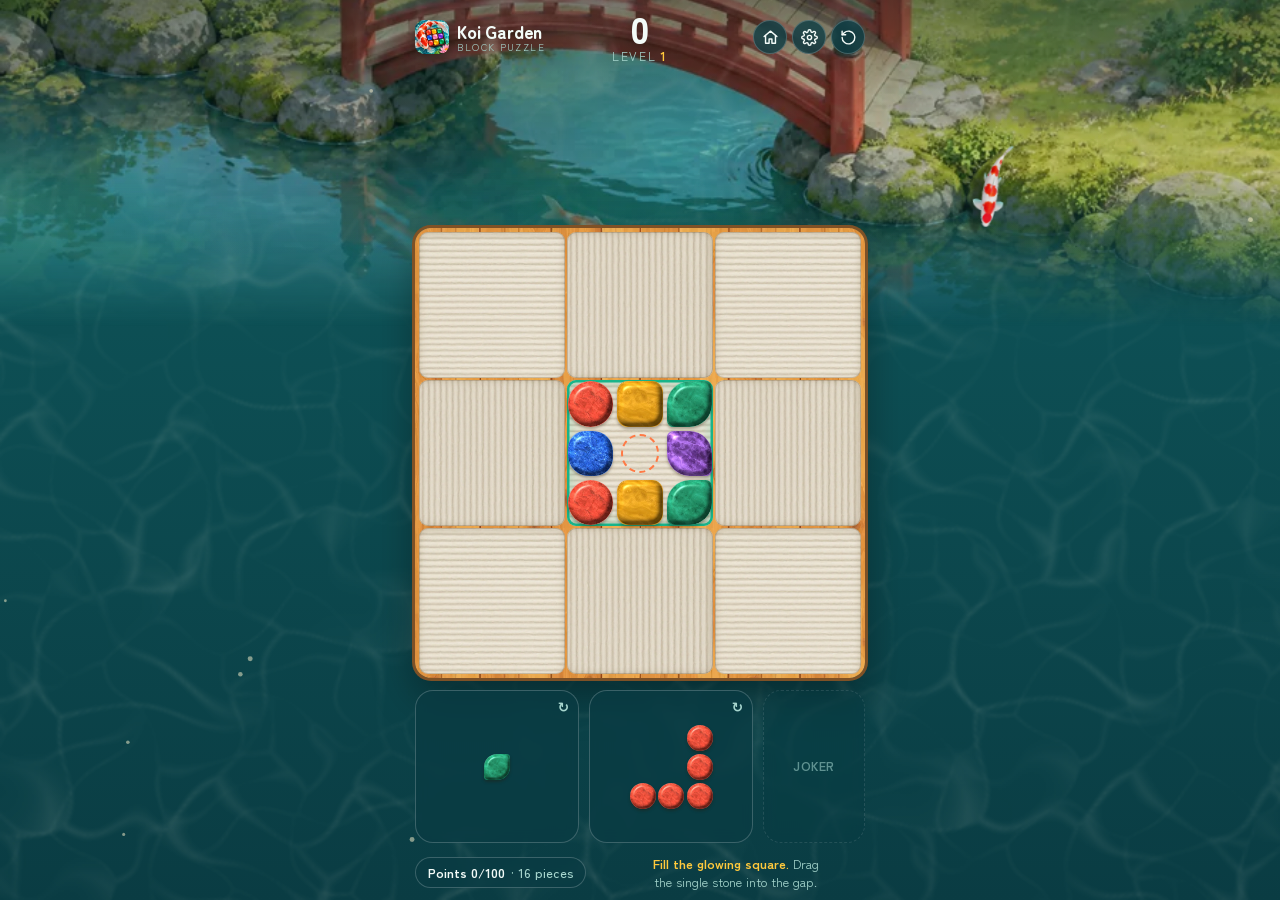
==== index.html @ 0fda966d "Koi Garden på koi.cliffordcoaching.no Spillet, CNAME, .nojekyll og apple-app-site-association, publi" ====
<!doctype html>
<html lang="en">
<head>
<meta charset="utf-8">
<meta name="robots" content="noindex, nofollow"><meta name="viewport" content="width=device-width, initial-scale=1, maximum-scale=1, user-scalable=no, viewport-fit=cover">
<meta name="description" content="Koi Garden: a calm koi-pond block puzzle with a level journey, an endless mode and a daily challenge.">
<meta name="theme-color" content="#0f5a5e">
<title>Koi Garden</title>
<link rel="icon" href="img/icon-180.png" type="image/png">
<link rel="apple-touch-icon" href="img/icon-180.png">
<link rel="stylesheet" href="css/style.css?v=20159eb-1156">
</head>
<body>
<div class="pond" aria-hidden="true"><i></i><i></i><i></i></div>
<canvas class="koi-layer" id="koiLayer" aria-hidden="true"></canvas>

<div class="app" id="app">
  <header id="header">
    <button class="brand" id="brand" aria-label="Home"><img class="logo" src="img/icon-256.png" alt="" width="34" height="34"><div class="brand-text"><b>Koi Garden</b><span>Block puzzle</span></div></button>
    <div class="score">
      <div class="now" id="score">0</div>
      <div class="best"><span id="bestLabel">Best</span> <em id="best">0</em></div>
      <div class="star-goals" id="starGoals" hidden></div>
    </div>
    <div class="tools">
      <button class="icon-btn" id="homeBtn" aria-label="Home" title="Home">
        <svg viewBox="0 0 24 24" fill="none" stroke="currentColor" stroke-width="2" stroke-linecap="round" stroke-linejoin="round"><path d="M3 10.5 12 3l9 7.5"/><path d="M5 9v11h5v-6h4v6h5V9"/></svg>
      </button>
      <button class="icon-btn" id="settings" aria-label="Settings" title="Settings">
        <svg viewBox="0 0 24 24" fill="none" stroke="currentColor" stroke-width="2" stroke-linecap="round" stroke-linejoin="round"><circle cx="12" cy="12" r="3"/><path d="M19.4 15a1.7 1.7 0 0 0 .3 1.8l.1.1a2 2 0 1 1-2.8 2.8l-.1-.1a1.7 1.7 0 0 0-1.8-.3 1.7 1.7 0 0 0-1 1.5V21a2 2 0 1 1-4 0v-.1a1.7 1.7 0 0 0-1.1-1.5 1.7 1.7 0 0 0-1.8.3l-.1.1a2 2 0 1 1-2.8-2.8l.1-.1a1.7 1.7 0 0 0 .3-1.8 1.7 1.7 0 0 0-1.5-1H3a2 2 0 1 1 0-4h.1a1.7 1.7 0 0 0 1.5-1.1 1.7 1.7 0 0 0-.3-1.8l-.1-.1a2 2 0 1 1 2.8-2.8l.1.1a1.7 1.7 0 0 0 1.8.3H9a1.7 1.7 0 0 0 1-1.5V3a2 2 0 1 1 4 0v.1a1.7 1.7 0 0 0 1 1.5 1.7 1.7 0 0 0 1.8-.3l.1-.1a2 2 0 1 1 2.8 2.8l-.1.1a1.7 1.7 0 0 0-.3 1.8V9a1.7 1.7 0 0 0 1.5 1H21a2 2 0 1 1 0 4h-.1a1.7 1.7 0 0 0-1.5 1z"/></svg>
      </button>
      <button class="icon-btn" id="restart" aria-label="Restart" title="Restart">
        <svg viewBox="0 0 24 24" fill="none" stroke="currentColor" stroke-width="2" stroke-linecap="round" stroke-linejoin="round"><path d="M3 12a9 9 0 1 0 3-6.7L3 8"/><path d="M3 3v5h5"/></svg>
      </button>
    </div>
    <div class="modes mode-3" role="group" aria-label="Game mode">
      <button class="mode" id="modeJourney" aria-pressed="true">Journey</button>
      <button class="mode" id="modeEndless" aria-pressed="false">Endless</button>
      <button class="mode" id="modeDaily" aria-pressed="false">Daily</button>
    </div>
    <button class="nudge" id="nudge" hidden></button>
  </header>

  <div class="board-wrap" id="boardWrap">
    <div class="board" id="board"></div>
    <div class="combo-chip" id="comboChip" hidden aria-live="polite"><b></b><span class="misses"><i></i><i></i><i></i></span></div>
  </div>

  <div class="tray" id="tray">
    <div class="slot" data-i="0"></div>
    <div class="slot" data-i="1"></div>
    <div class="slot" data-i="2" hidden></div>
    <div class="slot joker-slot empty" id="jokerSlot" data-i="j" aria-label="Joker koi"></div>
  </div>
  <div class="below" id="below">
    <span class="chip" id="pill" hidden></span>
    <span class="helpers">
      <button class="chip helper" id="hintBtn" hidden aria-label="Hint"></button>
      <button class="chip helper" id="undoBtn" hidden aria-label="Undo"></button>
      <button class="chip helper" id="swapBtn" hidden aria-label="Swap pieces"></button>
    </span>
    <span class="hint" id="hint"></span>
  </div>

  <div class="banner" id="banner">Banner ad · 320×50 · placeholder</div>
</div>

<div class="home" id="home" hidden>
  <div class="door l"><span class="moon-ring"></span></div>
  <div class="door r"><span class="moon-ring"></span></div>
  <div class="moon-pond" aria-hidden="true"><i></i><i></i><canvas id="moonCanvas"></canvas></div>
  <div class="home-ui">
    <div class="home-top">
      <span class="home-chip"><i class="pearl"></i><b id="homePearls">0</b></span>
      <span class="home-tools">
        <button class="icon-btn" id="homeHelp" aria-label="How to play" title="How to play">?</button>
        <button class="icon-btn" id="homeSettings" aria-label="Settings" title="Settings"><svg viewBox="0 0 24 24" fill="none" stroke="currentColor" stroke-width="2" stroke-linecap="round" stroke-linejoin="round"><circle cx="12" cy="12" r="3"/><path d="M19.4 15a1.7 1.7 0 0 0 .3 1.8l.1.1a2 2 0 1 1-2.8 2.8l-.1-.1a1.7 1.7 0 0 0-1.8-.3 1.7 1.7 0 0 0-1 1.5V21a2 2 0 1 1-4 0v-.1a1.7 1.7 0 0 0-1.1-1.5 1.7 1.7 0 0 0-1.8.3l-.1.1a2 2 0 1 1-2.8-2.8l.1-.1a1.7 1.7 0 0 0 .3-1.8 1.7 1.7 0 0 0-1.5-1H3a2 2 0 1 1 0-4h.1a1.7 1.7 0 0 0 1.5-1.1 1.7 1.7 0 0 0-.3-1.8l-.1-.1a2 2 0 1 1 2.8-2.8l.1.1a1.7 1.7 0 0 0 1.8.3H9a1.7 1.7 0 0 0 1-1.5V3a2 2 0 1 1 4 0v.1a1.7 1.7 0 0 0 1 1.5 1.7 1.7 0 0 0 1.8-.3l.1-.1a2 2 0 1 1 2.8 2.8l-.1.1a1.7 1.7 0 0 0-.3 1.8V9a1.7 1.7 0 0 0 1.5 1H21a2 2 0 1 1 0 4h-.1a1.7 1.7 0 0 0-1.5 1z"/></svg></button>
      </span>
    </div>
    <h1 class="home-logo" id="homeLogo"><span>Koi</span> <span>Garden</span><small>Block puzzle</small></h1>
    <div class="home-side l">
      <button class="hb" id="homeShop"><span class="hb-icon"><img class="paint" src="img/ui/chest-open.webp" alt=""></span><span class="hb-label">Shop</span></button>
      <button class="hb" id="homeTasks"><span class="hb-icon"><img class="paint" src="img/ui/scroll.webp" alt=""></span><span class="hb-label">Tasks</span></button>
      <button class="hb" id="homeLanterns"><span class="hb-icon" id="homeFestIcon"><img class="paint" src="img/ui/lantern.webp" alt=""></span><span class="hb-label">Lanterns</span></button>
    </div>
    <div class="home-side r">
      <button class="hb" id="homeDaily"><span class="hb-icon cal"><b>1</b></span><span class="hb-label">Daily</span></button>
      <button class="hb" id="homeKoi"><span class="hb-icon"><img src="img/koi/01-kohaku.png" alt=""></span><span class="hb-label">Koi</span></button>
      <button class="hb" id="homeGarden"><span class="hb-icon"><img class="paint" src="img/ui/bonsai.webp" alt=""><i class="hb-dot" id="gardenDot" hidden></i></span><span class="hb-label">Garden</span></button>
    </div>
    <div class="home-bottom">
      <button class="home-play" id="homePlay"><b>Level 1</b><small></small><span class="home-boost" id="homeBoost" hidden>×1</span></button>
      <div class="home-links">
        <button class="home-link" id="homeMap">Map</button>
        <button class="home-link" id="homeEndless">Endless</button>
        <button class="home-link" id="homeWeekly">Weekly</button>
        <button class="home-link" id="homeRecords">Records</button>
      </div>
    </div>
  </div>
</div>

<div class="map-view" id="mapView" hidden>
  <div class="map-scroll" id="mapScroll"><div class="map-world" id="mapWorld"></div></div>
  <canvas class="map-fx" id="mapFx" aria-hidden="true"></canvas>
  <div class="map-banner" id="mapBanner" aria-live="polite"></div>
  <div class="map-top">
    <button class="icon-btn" id="mapHome" aria-label="Home" title="Home"><svg viewBox="0 0 24 24" fill="none" stroke="currentColor" stroke-width="2" stroke-linecap="round" stroke-linejoin="round"><path d="M3 10.5 12 3l9 7.5"/><path d="M5 9v11h5v-6h4v6h5V9"/></svg></button>
    <div class="map-title"><b id="mapChapter">Koi Pond</b><span id="mapProgress"></span><span class="map-total">★ <b id="mapStars">0</b> · <i class="pearl"></i> <b id="mapPearls">0</b></span></div>
    <button class="icon-btn" id="mapClose" aria-label="Back to the game" title="Back">✕</button>
  </div>
  <div class="map-bottom">
    <button class="map-hunt" id="mapHunt" hidden></button>
    <button class="home-play map-play" id="mapPlay"><b>Play level 1</b><small></small><span class="home-boost" id="mapBoost" hidden>×1</span></button>
  </div>
</div>

<div class="overlay" id="overlay" hidden>
  <div class="card" id="promiseCard" hidden>
    <img class="app-icon" src="img/icon-256.png" alt="Koi Garden" width="112" height="112">
    <h2>Free to play, fair with ads</h2>
    <ul class="promise">
      <li>No ads in the middle of a round.</li>
      <li>A short ad break between rounds now and then, never more often than every few minutes.</li>
      <li>Videos are always your choice, and you always know what you get for watching.</li>
      <li>The daily challenge never interrupts you.</li>
    </ul>
    <div class="btns"><button class="btn primary" id="promiseOk">Let’s play</button></div>
  </div>

  <div class="card" id="challengeCard" hidden>
    <p class="eyebrow">A challenge</p>
    <div class="big-num" id="challengeScore">0</div>
    <h2 id="challengeTitle">A friend scored 0</h2>
    <p id="challengeText"></p>
    <div class="btns">
      <button class="btn primary" id="challengePlay">Play the Daily</button>
      <button class="btn" id="challengeLater">Later</button>
    </div>
  </div>

  <div class="card" id="statsCard" hidden>
    <p class="eyebrow">A small favour</p>
    <h2>Help make the levels better?</h2>
    <p>Koi Garden can send anonymous play stats: which levels you start and finish, your scores and which rewards you choose. It helps us fix levels that are too hard.</p>
    <ul class="promise">
      <li>No name, e-mail or advertising ID. Just a random number made on this phone.</li>
      <li>Nothing is sold or used for ads.</li>
      <li>You can turn it off any time in Settings.</li>
    </ul>
    <div class="btns">
      <button class="btn primary" id="statsYes">Yes, share stats</button>
      <button class="btn" id="statsNo">No thanks</button>
    </div>
  </div>

  <div class="card" id="levelCard" hidden>
    <div class="level-scene" id="levelScene" aria-hidden="true"><span id="levelSceneName"></span></div>
    <p class="eyebrow" id="levelEyebrow">Level 1</p>
    <h2 id="levelGoal">Reach 150 points</h2>
    <span class="goal-badge" id="levelPieces">20 pieces</span>
    <div class="current" id="levelCurrent" hidden></div>
    <p id="levelNote"></p>
    <p class="trail-row" id="levelTrail" hidden></p>
    <details class="note stars-help"><summary>How stars work</summary><span id="levelStars">Stars: 1 for the goal, more for a high score.</span> Every piece left adds 20 points at the end. Extra pieces from a video give 1 star at most.</details>
    <div class="btns">
      <button class="btn primary" id="levelPlay">Play</button>
      <button class="btn" id="levelShop"><i class="pearl"></i> Bring a joker</button>
      <button class="btn" id="levelMap">Map</button>
    </div>
  </div>

  <div class="card" id="winCard" hidden>
    <span class="bank" id="winBank" aria-label="Pearls"><i class="pearl"></i><b>0</b></span>
    <img class="win-leap" src="img/ui/koi-leap.webp" alt="">
    <p class="eyebrow" id="winEyebrow">Level 1 complete</p>
    <div class="big-stars" id="winStars">★★★</div>
    <div class="big-num" id="winScore">0</div>
    <p class="stats" id="winStats"></p>
    <div class="new-koi" id="winKoi" hidden><img id="winKoiImg" alt="" width="96" height="40"><span id="winKoiName"></span></div>
    <div class="current" id="winCurrent"></div>
    <div class="chest-row" id="winChest"></div>
    <p class="trail-row" id="winTrail" hidden></p>
    <button class="garden-nudge" id="winGarden" hidden></button>
    <div class="btns">
      <button class="btn primary next-btn" id="winNext">Next level</button>
      <button class="btn" id="winDouble"><span class="tag">Ad</span>Double your pearls</button>
      <button class="btn" id="winMap">Map</button>
    </div>
  </div>

  <div class="card" id="failCard" hidden>
    <img class="card-pic frog" src="img/ui/frog-pad.webp" alt="">
    <p class="eyebrow" id="failEyebrow">Out of pieces</p>
    <h2 id="failTitle">So close</h2>
    <span class="goal-badge" id="failProgress"></span>
    <div class="fail-bar" id="failBar"><i></i></div>
    <p class="fail-short" id="failShort"></p>
    <p class="current-lost" id="failCurrent" hidden></p>
    <div class="btns">
      <button class="btn primary" id="failRescue"></button>
      <button class="btn" id="failBuy" hidden></button>
      <button class="btn" id="failRetry">Try again</button>
      <button class="btn" id="failSkip"><span class="tag">Ad</span>Skip this level</button>
      <button class="btn" id="failMap">Map</button>
    </div>
    <button class="link-btn" id="failBreathe">Take three calm breaths first</button>
  </div>

  <div class="card" id="helpCard" hidden>
    <p class="eyebrow">How to play</p>
    <h2>Three ways to clear</h2>
    <div class="ways">
      <div class="way"><div class="mini" data-demo="row"></div>Row</div>
      <div class="way"><div class="mini" data-demo="col"></div>Column</div>
      <div class="way"><div class="mini" data-demo="bed"></div>3×3 square</div>
    </div>
    <ol class="basics">
      <li><b>Drag</b> a piece onto the board. <b>Tap</b> it to turn it.</li>
      <li>Fill a <b>row</b>, <b>column</b> or <b>3×3 square</b> and it clears.</li>
      <li>Clear <b>more at once</b>, or clear again soon after, for bigger points.</li>
      <li>Keep space free: the round ends when no piece fits.</li>
    </ol>
    <p class="note">Want to know more? Tap a topic.</p>
    <div class="more">
      <details>
        <summary>Points and combos</summary>
        <ul class="rules">
          <li>Each stone you place gives 1 point.</li>
          <li>Clearing 1 line gives 10, 2 at once give 40, 3 at once give 90.</li>
          <li><b>Combo:</b> clear again within 3 moves and your points multiply.</li>
          <li><b>Harmony:</b> fill a 3×3 square with one colour for +100. Squares close to done glow green, or gold if they are still one colour.</li>
        </ul>
      </details>
      <details>
        <summary>Journey levels</summary>
        <ul class="rules">
          <li>Each level has a goal and a set number of pieces.</li>
          <li><b>Golden koi stones</b> are freed when their line or square clears.</li>
          <li>Stones with a <b>gold ring</b> are the ones the goal asks you to clear.</li>
          <li><b>Ice</b> (blue frost with a snowflake) needs two clears: one to break it, one to remove the stone. A joker koi takes it in one go.</li>
          <li>Pieces left over give bonus points and stars. Taking 10 extra pieces from a video gives 1 star at most.</li>
          <li>Every fifth level is <b>hard</b> and gives double pearls. Each of the first 15 levels you finish adds a koi to your pond.</li>
          <li><b>Bamboo</b> (from chapter 2) grows into an empty spot next to it after a few moves without a clear. Every clear resets the count.</li>
          <li><b>Lotus flowers</b> (from chapter 3) float on empty spots. Clear a line over one to collect it.</li>
          <li>Each chapter has 15 levels. Finishing one gives 100 pearls and opens the next, and the journey goes on for as long as you play.</li>
        </ul>
      </details>
      <details>
        <summary>Endless and Daily</summary>
        <ul class="rules">
          <li><b>Endless:</b> the higher your score, the bigger the pieces. From 800 points a rock falls into the pond every 8 moves.</li>
          <li><b>Daily:</b> everyone gets the same board and the same 30 pieces. Your first try counts for your streak. Hint, undo and swap are off.</li>
          <li>Missed a day? Save your streak with pearls or a short video, once a week.</li>
        </ul>
      </details>
      <details>
        <summary>Hint, undo and swap</summary>
        <ul class="rules">
          <li><b>Hint</b> shows a good spot and turns the piece for you.</li>
          <li><b>Undo</b> takes back your last move, twice per round.</li>
          <li><b>Swap</b> gives you two new pieces.</li>
          <li>Hint and swap cost pearls, or a short video.</li>
        </ul>
      </details>
      <details>
        <summary>Joker koi</summary>
        <ul class="rules">
          <li>Clear <b>2 lines</b> in one move: <b>Arrow Koi</b>, clears its row and column.</li>
          <li>Reach <b>combo ×3</b>: <b>Ripple Koi</b>, clears a 5×5 area.</li>
          <li>Clear <b>3 lines</b> or a Harmony square: <b>Rainbow Koi</b>, clears every stone in the colour it lands next to.</li>
          <li>Drag a joker onto any empty cell. While you drag, the board shows what it will clear. Tap a joker to see a small example. You can hold three. Unused jokers give 50 points each when you win a level.</li>
        </ul>
      </details>
      <details>
        <summary>Win streak</summary>
        <ul class="rules">
          <li>Win Journey levels in a row to build a <b>win streak</b>.</li>
          <li>1 win in a row: the next level starts with an <b>Arrow Koi</b>. 3 in a row: an Arrow and a <b>Ripple Koi</b>. 5 in a row: a <b>Rainbow Koi</b> too.</li>
          <li>A <b>streak shield</b> (60 pearls, where you buy jokers) keeps your streak through one lost level.</li>
          <li>Losing a level takes the streak down one step: from 5 to 3, from 3 to 1, from 1 to none. Keep going with a video or pearls and win, and it is saved.</li>
        </ul>
      </details>
      <details>
        <summary>Pond tasks</summary>
        <ul class="rules">
          <li>Three small tasks each day, in any mode. New ones arrive at midnight.</li>
          <li>Finish all three to open a <b>bamboo basket</b> with pearls and a joker for your next Journey level.</li>
          <li>Clear the <b>whole board</b> at once for <b>Still water</b>: +150 points.</li>
        </ul>
      </details>
      <details>
        <summary>Board &amp; stones</summary>
        <ul class="rules">
          <li>Pick a board and a kind of stone with the brush on the home screen, or in Settings.</li>
          <li><b>Cherry Blossom</b> opens at 30 stars and <b>Glazed Ceramic</b> at 15. <b>Jade Temple</b> and <b>Gemstones</b> cost 300 pearls each.</li>
          <li>More boards and stones are for pearls: <b>Bamboo Mat</b>, <b>Snow Garden</b>, <b>Koi Pond</b> and <b>Starry Night</b>, and <b>Hinoki Wood</b>, <b>Marble</b>, <b>Sea Glass</b> and <b>Blue Porcelain</b> stones.</li>
          <li><b>Moon Lacquer</b> and <b>Lanterns</b> open with a 14-day Daily streak or a win streak of 5.</li>
          <li>Every colour keeps its own stone shape in every style.</li>
        </ul>
      </details>
      <details>
        <summary>Weekly festivals</summary>
        <ul class="rules">
          <li>A new festival starts every Monday: <b>Lantern Festival</b>, <b>Moon Viewing</b>, <b>Sakura Week</b> and <b>Firefly Night</b> take turns.</li>
          <li>Each counts a different kind of move, in every mode. Its goals give pearls, and the last one brings the festival’s own koi.</li>
          <li>After a big move, a lantern, moonbeam, petal or firefly floats up from the board. Tap it for more.</li>
          <li>Missed a festival koi? The same festival comes back four weeks later.</li>
        </ul>
      </details>
      <details>
        <summary>Surprises in the pond</summary>
        <ul class="rules">
          <li>Now and then a <b>lucky golden koi</b> glides over the board. Tap it for pearls.</li>
          <li>A <b>dragonfly</b> may land on an empty spot. Cover it with a stone within five moves for pearls.</li>
          <li>Tap the water around the board and the koi dart away.</li>
          <li>None of them change your score, so every level stays fair.</li>
        </ul>
      </details>
    </div>
    <div class="btns"><button class="btn primary" id="helpDone">Got it</button></div>
  </div>

  <div class="card" id="settingsCard" hidden>
    <p class="eyebrow">Settings</p>
    <h2>Make it yours</h2>
    <div class="audio-row">
      <label class="field toggle" for="sfxOn"><span>Sound effects</span><input type="checkbox" id="sfxOn"></label>
      <input type="range" class="vol" id="sfxVol" min="0" max="100" step="5" aria-label="Sound effects volume">
    </div>
    <div class="audio-row">
      <label class="field toggle" for="musicOn"><span>Music<small>Koto, flute and strings for each mood</small></span><input type="checkbox" id="musicOn"></label>
      <input type="range" class="vol" id="musicVol" min="0" max="100" step="5" aria-label="Music volume">
    </div>
    <div class="audio-row">
      <label class="field toggle" for="natureOn"><span>Nature sounds<small>Quiet water, and rain with Rain on the Pond</small></span><input type="checkbox" id="natureOn"></label>
      <input type="range" class="vol" id="natureVol" min="0" max="100" step="5" aria-label="Nature sounds volume">
    </div>
    <div class="mood-head"><span>Music mood</span><span class="mood-bank"><i class="pearl"></i><b id="moodBank">0</b></span></div>
    <div class="mood-row" id="moodRow"></div>
    <label class="field toggle" for="bigToggle"><span>Big &amp; clear<small>Larger pieces and text</small></span><input type="checkbox" id="bigToggle"></label>
    <label class="field toggle" for="relaxedToggle"><span>Relaxed Journey<small>Three pieces to choose from instead of two, from the next level</small></span><input type="checkbox" id="relaxedToggle"></label>
    <label class="field toggle" for="calmToggle"><span>Calm effects<small>No shaking, fewer particles</small></span><input type="checkbox" id="calmToggle"></label>
    <label class="field toggle" for="statsOn" id="statsRow" hidden><span>Share anonymous play stats<small>Which levels are hard and how far players get. Never who you are.</small></span><input type="checkbox" id="statsOn"></label>
    <div class="garden-row">
      <span>Garden</span>
      <div class="modes" role="group" aria-label="Garden theme">
        <button class="mode" id="gardenAuto" aria-pressed="true">Auto</button>
        <button class="mode" id="gardenDay" aria-pressed="false">Day</button>
        <button class="mode" id="gardenNight" aria-pressed="false">Night</button>
      </div>
    </div>
    <p class="note" id="gardenNote"></p>
    <div class="ads-box" id="adsBox">
      <b id="adsTitle">Remove ads</b>
      <p class="note" id="adsText">One purchase removes the banner and the ad breaks between rounds, for good. Videos for rewards stay, and you choose when to watch.</p>
      <button class="btn primary" id="buyNoAds">Remove ads</button>
      <button class="link-btn" id="restoreBtn">Restore purchase</button>
    </div>
    <div class="btns">
      <button class="btn" id="settingsStyle">Board &amp; stones</button>
      <button class="btn" id="settingsHelp">How to play</button>
      <button class="btn" id="settingsPond">Visit your koi pond</button>
      <button class="btn" id="settingsRemind">Daily reminder</button>
      <button class="btn" id="settingsDone">Done</button>
    </div>
    <p class="note" id="cloudNote" hidden></p>
    <button class="link-btn" id="resetBtn">Start over from level 1</button>
  </div>

  <div class="card" id="resetCard" hidden>
    <p class="eyebrow">Start over</p>
    <h2>Start again from level 1?</h2>
    <p>Your levels, stars, pearls, koi collection, Daily streak and best score are cleared. Your settings and ad-free purchase stay. This cannot be undone.</p>
    <div class="btns">
      <button class="btn primary" id="resetKeep">Keep my progress</button>
      <button class="btn" id="resetYes">Yes, start over</button>
    </div>
  </div>

  <div class="card" id="koiCard" hidden>
    <p class="eyebrow">Koi collection</p>
    <h2 id="koiTitle">0 of 15 koi</h2>
    <div class="btns koi-top"><button class="btn primary" id="koiPond">Visit your koi pond</button></div>
    <p class="note">New levels, Daily streaks and festivals bring new koi.</p>
    <div class="koi-grid" id="koiGrid"></div>
    <div class="btns">
      <button class="btn" id="koiDone">Back to the map</button>
    </div>
  </div>

  <div class="card" id="eventCard" hidden>
    <div class="fest-sky" aria-hidden="true"><i></i><i></i><i></i><i></i><i></i></div>
    <p class="eyebrow" id="eventEyebrow">This week</p>
    <img class="fest-pic" id="eventPic" src="img/ui/lantern.webp" alt="">
    <h2 id="eventTitle">Lantern Festival</h2>
    <p class="stats" id="eventStats"></p>
    <div class="bar" aria-hidden="true"><i id="eventBar"></i></div>
    <ul class="milestones" id="eventGoals"></ul>
    <div class="fest-koi" id="eventKoi"></div>
    <button class="fest-koi fest-board" id="eventBoard" type="button" hidden></button>
    <p class="note" id="eventHow">Clear lines in any mode to light lanterns. A Harmony square lights three.</p>
    <p class="eyebrow" id="eventNext"></p>
    <div class="btns"><button class="btn primary" id="eventDone">Back</button></div>
  </div>

  <div class="card" id="streakCard" hidden>
    <span class="bank" id="streakBank" aria-label="Pearls"><i class="pearl"></i><b>0</b></span>
    <p class="eyebrow">Daily streak</p>
    <div class="medal charm" id="streakNum">7</div>
    <h2 id="streakTitle">Save your streak?</h2>
    <p id="streakText">You missed yesterday’s Daily. Save your streak and keep going from today.</p>
    <div class="btns">
      <button class="btn primary" id="streakPearls"></button>
      <button class="btn" id="streakVideo"><span class="tag">Ad</span>Watch a short video</button>
      <button class="btn" id="streakLater">Not now</button>
    </div>
    <p class="note">You can save a streak once a week.</p>
  </div>

  <div class="card" id="infoCard" hidden>
    <p class="eyebrow" id="infoEyebrow">Koi Garden</p>
    <h2 id="infoTitle"></h2>
    <p id="infoText"></p>
    <div class="btns"><button class="btn primary" id="infoDone">OK</button></div>
  </div>

  <div class="card" id="breakCard" hidden>
    <img class="card-pic cairn" src="img/ui/cairn.webp" alt="">
    <p class="eyebrow">Mind break · 3 breaths</p>
    <div class="breath"><div class="ring" id="ring"></div><div class="label"><span id="breathText">Get ready</span><span class="count" id="breathCount"></span></div></div>
    <p id="tip"></p>
    <div class="btns"><button class="btn primary" id="breakDone">Back to the pond</button></div>
  </div>

  <div class="card" id="recordsCard" hidden>
    <p class="eyebrow">Records</p>
    <h2>Your best</h2>
    <div class="rec-block">
      <p class="rec-head">Endless</p>
      <div class="rec-tiles" id="recEndless"></div>
    </div>
    <div class="rec-block">
      <p class="rec-head">Daily <span id="recDailySub"></span></p>
      <div class="rec-tiles" id="recDaily"></div>
      <div class="rec-bars" id="recBars" aria-hidden="true"></div>
      <p class="rec-bars-note" id="recBarsNote"></p>
    </div>
    <div class="rec-block">
      <p class="rec-head">Weekly challenge</p>
      <div class="rec-tiles" id="recWeekly"></div>
    </div>
    <div class="rec-block">
      <p class="rec-head">Journey</p>
      <div class="rec-tiles" id="recJourney"></div>
    </div>
    <div class="btns"><button class="btn primary" id="recordsDone">Back</button></div>
  </div>

  <div class="card" id="endlessCard" hidden>
    <p class="eyebrow">Endless</p>
    <h2>How do you want to play?</h2>
    <p class="note">Play until no piece fits. Each way keeps its own best score.</p>
    <div class="endless-pick" id="endlessPick">
      <button class="btn" data-level="easy"><b>Easy</b><small>Three pieces to choose from</small></button>
      <button class="btn" data-level="normal"><b>Normal</b><small>Two pieces, as in the Journey</small></button>
      <button class="btn" data-level="hard"><b>Hard</b><small>One piece at a time. Plan ahead</small></button>
    </div>
  </div>

  <div class="card" id="overCard" hidden>
    <p class="eyebrow" id="overEyebrow">No moves left</p>
    <div class="big-num" id="overScore">0</div>
    <p class="stats" id="overStats"></p>
    <p class="quote" id="overQuote"></p>
    <div class="btns">
      <button class="btn primary" id="continueBtn"><span class="tag">Ad</span>Keep playing <small>· clears the centre</small></button>
      <button class="btn" id="againBtn">New game</button>
      <button class="btn" id="overHome">Home</button>
    </div>
    <div class="modes level-modes" id="overLevel" role="group" aria-label="Endless difficulty">
      <button class="mode" data-level="easy">Easy</button><button class="mode" data-level="normal">Normal</button><button class="mode" data-level="hard">Hard</button>
    </div>
    <div class="gc-row" id="overRank" hidden><span></span><button class="link-btn" id="overBoard">Leaderboard</button></div>
    <button class="link-btn" id="overRecords">Your records</button>
    <button class="link-btn" id="overBreathe">Take three calm breaths first</button>
    <button class="link-btn" id="overTasks">Pond tasks</button>
  </div>

  <div class="card" id="dailyCard" hidden>
    <p class="eyebrow" id="dailyEyebrow">Daily</p>
    <div class="big-num" id="dailyScore">0</div>
    <p class="stats" id="dailyStats"></p>
    <pre class="share" id="shareText"></pre>
    <div class="btns">
      <button class="btn primary" id="copyBtn">Copy result</button>
      <button class="btn" id="dailyChallenge">Challenge a friend</button>
      <button class="btn" id="dailyAgain"><span class="tag">Ad</span>Practise today’s board</button>
      <button class="btn" id="dailyJourney">Back to the journey</button>
    </div>
    <div class="gc-row" id="dailyRank" hidden><span></span><button class="link-btn" id="dailyBoard">Leaderboard</button></div>
    <button class="link-btn" id="dailyRecords">Your records</button>
    <button class="link-btn" id="dailyRemind">Remind me tomorrow</button>
    <button class="link-btn" id="dailyTasks">Pond tasks</button>
    <p class="eyebrow" id="nextDaily"></p>
  </div>

  <div class="card" id="remindCard" hidden>
    <p class="eyebrow">Daily reminder</p>
    <h2>Never miss a calm round</h2>
    <label class="field" for="remindOn">Remind me every day <input type="checkbox" id="remindOn"></label>
    <label class="field" for="remindTime">At
      <select id="remindTime">
        <option value="08:00">08:00</option>
        <option value="12:00">12:00</option>
        <option value="19:00">19:00</option>
        <option value="21:00">21:00</option>
      </select>
    </label>
    <div class="notif" id="notif">
      <div class="ico"></div>
      <div class="top"><b>Koi Garden</b><span id="notifTime">19:00</span></div>
      <div id="notifText"></div>
    </div>
    <p class="note" id="remindNote">Preview. The real app sends this as a push notification, and only on days you have not played the daily yet.</p>
    <div class="btns"><button class="btn primary" id="remindDone">Save</button></div>
  </div>

  <div class="card" id="rewardCard" hidden>
    <p class="eyebrow" id="rewardEyebrow">7-day streak</p>
    <div class="medal" id="rewardNum">7</div>
    <img class="reward-koi" id="rewardKoi" alt="" hidden>
    <h2 id="rewardTitle">A rare koi joins your pond</h2>
    <p id="rewardText"></p>
    <div class="btns">
      <button class="btn primary" id="rewardUse">Visit your koi pond</button>
      <button class="btn" id="rewardLater">See today’s result</button>
    </div>
  </div>

  <div class="card" id="tasksCard" hidden>
    <span class="bank" id="tasksBank" aria-label="Pearls"><i class="pearl"></i><b>0</b></span>
    <p class="eyebrow" id="tasksEyebrow">Pond tasks</p>
    <h2>Today’s tasks</h2>
    <ul class="milestones tasks" id="tasksList"></ul>
    <div class="basket-wrap" id="basketWrap">
      <div class="rays" aria-hidden="true"></div>
      <div class="basket" aria-hidden="true"><img class="shut" src="img/ui/basket.webp" alt=""><img class="open" src="img/ui/basket-open.webp" alt=""></div>
      <div class="basket-gifts" id="basketGifts"></div>
    </div>
    <p class="note" id="basketNote"></p>
    <div class="btns">
      <button class="btn primary" id="basketOpen">Open the basket</button>
      <button class="btn" id="tasksDone">Back</button>
    </div>
  </div>

  <div class="card" id="testerCard" hidden>
    <p class="eyebrow">Tester tools</p>
    <h2>Jump ahead</h2>
    <p class="note">Only for testing. Changes the progress on this device.</p>
    <div class="btns">
      <button class="btn primary" id="testerUnlock">Open chapters 1–10 (levels 1–150)</button>
    </div>
    <label class="field" for="testerLevel">Play level <input type="number" id="testerLevel" min="1" max="9999" value="16" inputmode="numeric"></label>
    <div class="btns">
      <button class="btn" id="testerPlay">Play this level</button>
      <button class="btn" id="testerPearls">+1000 pearls</button>
      <button class="btn" id="testerStars">3 stars on every level so far</button>
      <button class="btn" id="testerDone">Close</button>
    </div>
  </div>

  <div class="card" id="jokerCard" hidden>
    <p class="eyebrow" id="jokerEyebrow">Joker koi</p>
    <div class="joker-head"><img id="jokerKoi" alt=""><h2 id="jokerTitle">Arrow Koi</h2></div>
    <div class="joker-demo" id="jokerDemo" aria-hidden="true"></div>
    <p id="jokerText"></p>
    <p class="note" id="jokerMore"></p>
    <div class="btns"><button class="btn primary" id="jokerDone">Got it</button><button class="btn" id="jokerBuyMore" hidden><i class="pearl"></i> Buy another</button></div>
  </div>

  <div class="card" id="shopCard" hidden>
    <span class="bank" id="shopBank" aria-label="Pearls"><i class="pearl"></i><b>0</b></span>
    <p class="eyebrow">Joker koi</p>
    <h2>Bring a joker</h2>
    <div class="shop-list" id="shopList"></div>
    <p class="note" id="shopNote"></p>
    <div class="btns"><button class="btn" id="shopDone">Not now</button></div>
  </div>

  <div class="card" id="adCard" hidden>
    <p class="eyebrow" id="adKind">Rewarded video</p>
    <div class="ad-box" id="adCount">5</div>
    <p id="adText"></p>
    <div class="btns"><button class="btn primary" id="adBtn" disabled>Wait…</button></div>
  </div>
</div>

<div class="garden-view" id="gardenView" hidden>
  <div class="garden-top">
    <button class="icon-btn" id="gardenDone" aria-label="Back" title="Back">✕</button>
    <div class="garden-title"><b id="gardenTitle">Koi Pond garden</b><span>★ <b id="gardenStars">0</b> to spend</span></div>
    <span class="garden-gap"></span>
  </div>
  <div class="garden-stage"><div class="garden-scene" id="gardenScene" role="img" aria-label="Your garden"></div></div>
  <div class="garden-nav">
    <button class="icon-btn" id="gardenPrev" aria-label="Previous garden">‹</button>
    <div class="garden-dots" id="gardenDots"></div>
    <button class="icon-btn" id="gardenNext" aria-label="Next garden">›</button>
  </div>
  <ul class="garden-items" id="gardenItems"></ul>
</div>

<div class="shop-view" id="shopView" hidden>
  <div class="shop-top">
    <button class="icon-btn" id="shopClose" aria-label="Back" title="Back">✕</button>
    <div class="shop-title"><b>Shop</b><span>Everything you buy is yours for good</span></div>
    <span class="bank shop-bank" id="shopPearls" aria-label="Pearls"><i class="pearl"></i><b>0</b></span>
  </div>
  <div class="shop-tabs" role="tablist" id="shopTabs">
    <button class="shop-tab" role="tab" data-tab="board"><i class="tab-board" aria-hidden="true"></i><b>Boards</b><small></small></button>
    <button class="shop-tab" role="tab" data-tab="stones"><img src="img/stones/river-4.webp" alt=""><b>Stones</b><small></small></button>
    <button class="shop-tab" role="tab" data-tab="pond"><img src="img/ui/fountain.webp" alt=""><b>Pond</b><small></small></button>
    <button class="shop-tab" role="tab" data-tab="music"><svg viewBox="0 0 24 24" aria-hidden="true"><path d="M9 18V6l11-2v12" fill="none" stroke="currentColor" stroke-width="2.2" stroke-linecap="round" stroke-linejoin="round"/><circle cx="6.5" cy="18" r="2.8" fill="currentColor"/><circle cx="17.5" cy="16" r="2.8" fill="currentColor"/></svg><b>Music</b><small></small></button>
  </div>
  <div class="shop-body" id="shopBody" role="tabpanel"></div>
  <p class="shop-earn">Earn pearls by winning levels, finishing pond tasks and festivals, opening chests and catching lucky koi.</p>
</div>

<div class="pond-view" id="pondView" hidden>
  <canvas id="pondCanvas" aria-label="Your koi pond"></canvas>
  <div class="pond-bar">
    <div class="pond-title"><b id="pondTitle">Koi Pond</b><span id="pondCount"></span></div>
    <span class="pond-btns">
      <button class="btn" id="pondDecorate"><img src="img/map/lantern.webp" alt=""> Decorate</button>
      <button class="btn primary" id="pondDone">Back</button>
    </span>
  </div>
  <div class="pond-switch" aria-label="Choose a pond">
    <button class="icon-btn" id="pondPrev" aria-label="Previous pond">‹</button>
    <span class="pond-dots" id="pondDots"></span>
    <button class="icon-btn" id="pondNext" aria-label="Next pond">›</button>
  </div>
  <div class="pond-locked" id="pondLocked" hidden></div>
  <p class="pond-hint" id="pondHint">Tap the water to feed your koi, tap a koi to see its name. Pinch or double-tap to zoom.</p>
  <div class="pond-shop" id="pondShop" hidden>
    <div class="pond-shop-head">
      <b id="pondShopTitle">Decorate your pond</b>
      <span class="bank" id="pondBank" aria-label="Pearls"><i class="pearl"></i><b>0</b></span>
      <button class="icon-btn" id="pondShopClose" aria-label="Close">✕</button>
    </div>
    <p class="note" id="pondShopNote">Buy with pearls. Tap something you own to show or hide it.</p>
    <div class="pond-grid" id="pondGrid"></div>
  </div>
</div>

<canvas class="fx" id="fx" aria-hidden="true"></canvas>

<script src="js/native.js?v=20159eb-1156"></script>
<script src="js/levels.js?v=20159eb-1156"></script>
<script src="js/game/core.js?v=20159eb-1156"></script>
<script src="js/game/stats.js?v=20159eb-1156"></script>
<script src="js/game/rules.js?v=20159eb-1156"></script>
<script src="js/game/map.js?v=20159eb-1156"></script>
<script src="js/game/board.js?v=20159eb-1156"></script>
<script src="js/game/jokers.js?v=20159eb-1156"></script>
<script src="js/game/effects.js?v=20159eb-1156"></script>
<script src="js/game/pond.js?v=20159eb-1156"></script>
<script src="js/game/world.js?v=20159eb-1156"></script>
<script src="js/game/ui.js?v=20159eb-1156"></script>
<script src="js/game/home.js?v=20159eb-1156"></script>
<script src="js/game/garden.js?v=20159eb-1156"></script>
<script src="js/game/shop.js?v=20159eb-1156"></script>
<script src="js/game/tester.js?v=20159eb-1156"></script>
<script src="js/game/results.js?v=20159eb-1156"></script>
<script src="js/game/audio.js?v=20159eb-1156"></script>
<script src="js/game/boot.js?v=20159eb-1156"></script>
</body>
</html>
---- css/style.css ----
/* Fonts ship with the app, so text looks right offline */
@font-face { font-family: "Zen Maru Gothic"; font-weight: 500; font-display: swap; src: url(../fonts/zen-maru-gothic-500.woff2) format("woff2"); }
@font-face { font-family: "Zen Maru Gothic"; font-weight: 700; font-display: swap; src: url(../fonts/zen-maru-gothic-700.woff2) format("woff2"); }
@font-face { font-family: "Zen Maru Gothic"; font-weight: 900; font-display: swap; src: url(../fonts/zen-maru-gothic-900.woff2) format("woff2"); }
@font-face { font-family: "Zen Kaku Gothic New"; font-weight: 400; font-display: swap; src: url(../fonts/zen-kaku-gothic-new-400.woff2) format("woff2"); }
@font-face { font-family: "Zen Kaku Gothic New"; font-weight: 500; font-display: swap; src: url(../fonts/zen-kaku-gothic-new-500.woff2) format("woff2"); }
@font-face { font-family: "Zen Kaku Gothic New"; font-weight: 700; font-display: swap; src: url(../fonts/zen-kaku-gothic-new-700.woff2) format("woff2"); }

/* Base reset (the prototype viewer added this for us) */
/* The safe-area padding must sit inside the screen height, or the page grows past the bottom edge */
:root { box-sizing: border-box; padding-top: env(safe-area-inset-top, 0px); padding-bottom: env(safe-area-inset-bottom, 0px); }
body { margin: 0; font-size: 14px; }
img { max-width: 100%; }
[hidden] { display: none !important; }
/* Layout: one-screen koi pond. Teal water around a wooden-framed 9×9 sand garden in nine beds,
   jewel-coloured stones, two-piece tray, ad slot kept clear of the play area */
:root {
  --water: #0f5a5e;
  --water-deep: #0a3c43;
  --water-hi: #1d8a83;
  --on-water: #f3fbf8;
  --on-water-muted: #a7d6ce;
  --glass: rgba(255, 255, 255, 0.10);
  --glass-line: rgba(255, 255, 255, 0.20);
  --card: #fff8ec;
  --card-fg: #24302e;
  --card-muted: #566461;
  --card-line: #eadfca;
  --card-well: #f6ecd7;
  --sand: #f8e9c9;
  --sand-alt: #efdbb1;
  --rake: rgba(150, 110, 50, 0.13);
  --frame: #b57d45;
  --frame-dark: #7e5126;
  --accent: #ff7a45;
  --on-accent: #2b1408;
  --gold: #ffc93c;
  --good: #19b48a;
  --p1: #ff5d4f;   /* koi red */
  --p2: #ffb21f;   /* saffron */
  --p3: #16b386;   /* jade */
  --p4: #3b7cf5;   /* lapis */
  --p5: #ff86bd;   /* sakura */
  --p6: #9a5ee0;   /* plum */
  --p7: #ffcf3a;   /* golden koi */
  --p8: #8f99a3;   /* rock */
  /* Each colour also has its own stone shape, so colour-blind players can match them */
  --r1: 50%;
  --r2: 24%;
  --r3: 50% 14% 50% 14%;
  --r4: 38% 44% 40% 46%;
  --r5: 50% 50% 22% 22%;
  --r6: 14% 50% 14% 50%;
  --r7: 50%;
  --r8: 34% 48% 30% 52%;
  --display: "Zen Maru Gothic", "Hiragino Maru Gothic ProN", "Segoe UI", system-ui, sans-serif;
  --body: "Zen Kaku Gothic New", "Hiragino Sans", "Segoe UI", system-ui, sans-serif;
  --board: 360px;
  color-scheme: dark;
}
/* Night Pond: unlocked by a 7-day daily streak */
:root[data-garden="night"] {
  --water: #172056;
  --water-deep: #0b1131;
  --water-hi: #33479a;
  --on-water: #eef1ff;
  --on-water-muted: #a9b4e4;
  --glass: rgba(255, 255, 255, 0.08);
  --glass-line: rgba(255, 255, 255, 0.16);
  --card: #222b5c;
  --card-fg: #eef0ff;
  --card-muted: #a6aed8;
  --card-line: #363f7e;
  --card-well: #2b356c;
  --sand: #2d3670;
  --sand-alt: #283063;
  --rake: rgba(200, 210, 255, 0.07);
  --frame: #0f1538;
  --frame-dark: #070a20;
  --accent: #ff8f66;
  --on-accent: #26110a;
  --gold: #ffd75e;
  --good: #3fdcae;
  --p1: #ff7466;
  --p2: #ffc24a;
  --p3: #39d6a6;
  --p4: #6d9dff;
  --p5: #ff9fd0;
  --p6: #b88cff;
  --p7: #ffd75e;
  --p8: #6e7899;
}
html, body { height: 100%; }
body {
  background:
    radial-gradient(120% 60% at 50% -5%, var(--water-hi), transparent 62%),
    linear-gradient(180deg, var(--water), var(--water-deep));
  background-color: var(--water-deep);
  color: var(--on-water);
  font-family: var(--body);
  overflow: hidden;
  touch-action: none;
  -webkit-user-select: none;
  user-select: none;
  -webkit-tap-highlight-color: transparent;
}

/* Slow ripples drifting across the pond */
.pond { position: fixed; inset: 0; pointer-events: none; overflow: hidden; }
.pond i {
  position: absolute;
  width: 220px; height: 220px;
  margin: -110px 0 0 -110px;
  border-radius: 50%;
  border: 1.5px solid var(--glass-line);
  animation: pond 9s ease-out infinite;
  opacity: 0;
}
.pond i:nth-child(1) { left: 12%; top: 22%; }
.pond i:nth-child(2) { left: 88%; top: 58%; animation-delay: 3s; }
.pond i:nth-child(3) { left: 20%; top: 86%; animation-delay: 6s; }
@keyframes pond { 0% { transform: scale(0.2); opacity: 0.8; } 100% { transform: scale(1.8); opacity: 0; } }

.app {
  position: relative;
  height: 100%;
  box-sizing: border-box;
  display: flex;
  flex-direction: column;
  align-items: center;
  gap: 12px;
  padding-block: 10px;
  padding-left: max(16px, env(safe-area-inset-left, 0px));
  padding-right: max(16px, env(safe-area-inset-right, 0px));
}

/* Header */
header {
  width: var(--board);
  max-width: 100%;
  display: grid;
  grid-template-columns: 1fr auto 1fr;
  align-items: center;
  gap: 8px;
}
.brand { display: flex; flex-direction: column; line-height: 1.05; min-width: 0; }
.brand b { font-family: var(--display); font-weight: 900; font-size: 1.1rem; letter-spacing: -0.01em; }
.brand span {
  font-size: 0.6rem;
  text-transform: uppercase;
  letter-spacing: 0.16em;
  color: var(--on-water-muted);
}
.score { text-align: center; }
.score .now {
  font-family: var(--display);
  font-weight: 900;
  font-size: 2.3rem;
  line-height: 1;
  font-variant-numeric: tabular-nums;
  text-shadow: 0 3px 14px rgba(0, 0, 0, 0.25);
}
.score .best {
  font-size: 0.66rem;
  letter-spacing: 0.14em;
  text-transform: uppercase;
  color: var(--on-water-muted);
  font-variant-numeric: tabular-nums;
}
.score .best em { color: var(--gold); font-style: normal; font-weight: 700; }
.star-goals { display: flex; justify-content: center; gap: 8px; margin-top: 2px; font-size: 0.64rem; font-weight: 700; color: var(--on-water-muted); font-variant-numeric: tabular-nums; white-space: nowrap; }
.star-goals span.got { color: var(--gold); }
.tools { display: flex; justify-content: flex-end; gap: 5px; }
.icon-btn {
  width: 34px; height: 34px;
  border-radius: 50%;
  border: 1px solid var(--glass-line);
  background: var(--glass);
  color: var(--on-water);
  display: grid; place-items: center;
  cursor: pointer;
  font: 700 0.95rem var(--display);
}
.icon-btn svg { width: 17px; height: 17px; }
:focus-visible { outline: 2px solid var(--gold); outline-offset: 2px; }

.modes {
  grid-column: 1 / -1;
  justify-self: center;
  display: inline-flex;
  gap: 2px;
  padding: 3px;
  border-radius: 999px;
  background: var(--glass);
  border: 1px solid var(--glass-line);
}
.mode {
  position: relative;
  font: 700 0.8rem var(--body);
  padding: 6px 16px;
  border: 0;
  border-radius: 999px;
  background: transparent;
  color: var(--on-water-muted);
  cursor: pointer;
}
.mode[aria-pressed="true"] { background: var(--on-water); color: var(--water-deep); }
.mode.new::after {
  content: "";
  position: absolute;
  top: 4px; right: 6px;
  width: 7px; height: 7px;
  border-radius: 50%;
  background: var(--gold);
}
.mode:disabled { opacity: 0.4; cursor: default; }
.nudge {
  grid-column: 1 / -1;
  justify-self: center;
  max-width: 100%;
  box-sizing: border-box;
  padding: 6px 14px;
  border-radius: 999px;
  border: 1px solid var(--gold);
  background: color-mix(in srgb, var(--gold) 18%, transparent);
  color: var(--on-water);
  font: 600 0.78rem var(--body);
  cursor: pointer;
  text-wrap: balance;
}
.nudge b { color: var(--gold); }

/* Board: wooden frame around nine raked sand beds */
.board-wrap { position: relative; width: var(--board); max-width: 100%; margin-top: auto; }
.board {
  --gap: 4px;
  box-sizing: border-box;
  width: 100%;
  aspect-ratio: 1;
  padding: 5px;
  border-radius: 16px;
  background: var(--frame);
  box-shadow: 0 0 0 3px var(--frame-dark), 0 18px 40px rgba(0, 0, 0, 0.35);
  display: grid;
  grid-template-columns: repeat(9, 1fr);
  grid-template-rows: repeat(9, 1fr);
  gap: var(--gap);
}
.bed {
  margin: -1px;
  border-radius: 9px;
  background: repeating-linear-gradient(0deg, transparent 0 5px, var(--rake) 5px 6px), var(--sand);
  transition: box-shadow 0.3s;
}
.bed.alt { background: repeating-linear-gradient(0deg, transparent 0 5px, var(--rake) 5px 6px), var(--sand-alt); }
.bed.near {
  box-shadow: inset 0 0 0 2.5px var(--good), inset 0 0 18px color-mix(in srgb, var(--good) 40%, transparent);
  animation: breathe 2.4s ease-in-out infinite;
}
.bed.near.mono {
  box-shadow: inset 0 0 0 2.5px var(--gold), inset 0 0 22px color-mix(in srgb, var(--gold) 55%, transparent);
  animation-name: breathe-gold;
}
@keyframes breathe { 50% { box-shadow: inset 0 0 0 2.5px color-mix(in srgb, var(--good) 45%, transparent), inset 0 0 6px transparent; } }
@keyframes breathe-gold { 50% { box-shadow: inset 0 0 0 2.5px color-mix(in srgb, var(--gold) 45%, transparent), inset 0 0 6px transparent; } }
.cell { position: relative; z-index: 1; border-radius: 30%; }
.cell.filled, .piece i {
  background:
    radial-gradient(circle at 32% 26%, color-mix(in srgb, white 62%, var(--c)) 0, var(--c) 46%, color-mix(in srgb, black 20%, var(--c)) 100%);
  border-radius: var(--rad, 40%);
  box-shadow: 0 2px 3px rgba(60, 40, 10, 0.35), inset 0 -2px 0 rgba(0, 0, 0, 0.12);
}
.cell.ghost { background: color-mix(in srgb, var(--c) 45%, transparent); border-radius: var(--rad, 40%); }
.cell.glow { box-shadow: 0 0 0 2px var(--on-accent) inset, 0 0 12px color-mix(in srgb, var(--gold) 70%, transparent); }
.cell.filled.glow { filter: brightness(1.15) saturate(1.1); }
.cell.target::after {
  content: "";
  position: absolute;
  inset: 8%;
  border-radius: 50%;
  border: 2.5px dashed var(--accent);
  animation: target 1.4s ease-in-out infinite;
}
@keyframes target { 50% { transform: scale(0.75); opacity: 0.5; } }
.cell.pop { animation: pop 0.38s ease-in forwards; }
@keyframes pop { 35% { transform: scale(1.15); } to { transform: scale(0.1) translateY(-4px); opacity: 0; } }

.ripple {
  position: absolute;
  z-index: 2;
  width: 60px; height: 60px;
  margin: -30px 0 0 -30px;
  border-radius: 50%;
  border: 2.5px solid color-mix(in srgb, var(--p4) 70%, white);
  pointer-events: none;
  animation: ripple 0.9s ease-out forwards;
}
.ripple.gold { border: 3px solid var(--gold); }
@keyframes ripple { from { transform: scale(0.2); opacity: 0.9; } to { transform: scale(2.6); opacity: 0; } }

.burst {
  position: absolute;
  z-index: 3;
  left: 50%; top: 45%;
  transform: translate(-50%, -50%);
  pointer-events: none;
  text-align: center;
  white-space: nowrap;
  animation: rise 1.25s ease-out forwards;
}
.burst b {
  display: block;
  font-family: var(--display);
  font-size: 2.3rem;
  font-weight: 900;
  color: var(--accent);
  -webkit-text-stroke: 1.5px var(--card);
  paint-order: stroke fill;
  text-shadow: 0 4px 12px rgba(0, 0, 0, 0.25);
}
.burst.gold b { color: var(--gold); -webkit-text-stroke-color: var(--frame-dark); }
.burst span {
  display: inline-block;
  padding: 3px 10px;
  border-radius: 999px;
  background: var(--card);
  color: var(--card-fg);
  font-size: 0.85rem;
  font-weight: 700;
  box-shadow: 0 4px 12px rgba(0, 0, 0, 0.2);
}
@keyframes rise {
  0% { opacity: 0; transform: translate(-50%, -30%) scale(0.8); }
  18% { opacity: 1; transform: translate(-50%, -50%) scale(1.06); }
  100% { opacity: 0; transform: translate(-50%, -105%) scale(1); }
}

/* Tray */
.tray {
  width: var(--board);
  max-width: 100%;
  height: calc(var(--board) * 0.34);
  display: grid;
  grid-template-columns: repeat(2, 1fr);
  gap: 10px;
}
.slot {
  position: relative;
  display: grid;
  place-items: center;
  border-radius: 18px;
  background: var(--glass);
  border: 1px solid var(--glass-line);
  cursor: grab;
  touch-action: none;
}
.slot.has::after {
  content: "↻";
  position: absolute;
  top: 5px; right: 9px;
  font-size: 0.85rem;
  font-weight: 700;
  color: var(--on-water-muted);
}
.slot.turn::after { color: var(--gold); animation: nudge-turn 1.2s ease-in-out infinite; }
@keyframes nudge-turn { 50% { transform: rotate(90deg); } }
.slot.picked .piece { opacity: 0.12; }
/* A piece with no room anywhere keeps its colour, fades a little and says why */
.slot.nofit { border-style: dashed; }
.slot.nofit .piece { opacity: 0.45; }
.slot.nofit::before {
  content: "No room";
  position: absolute;
  left: 50%; bottom: 7px;
  transform: translateX(-50%);
  padding: 2px 9px;
  border-radius: 999px;
  background: var(--water-deep);
  color: var(--on-water);
  font: 700 0.68rem var(--body);
  letter-spacing: 0.08em;
  text-transform: uppercase;
  white-space: nowrap;
}
.piece {
  display: grid;
  gap: var(--g);
  grid-template-columns: repeat(var(--w), var(--s));
  grid-template-rows: repeat(var(--h), var(--s));
}
.piece.spin { animation: spin 0.22s ease-out; }
@keyframes spin { from { transform: rotate(-90deg) scale(0.9); } }
.piece i.e { background: none; box-shadow: none; }
.float {
  position: fixed;
  left: 0; top: 0;
  z-index: 20;
  pointer-events: none;
  filter: drop-shadow(0 14px 12px rgba(0, 0, 0, 0.35));
}
.below {
  width: var(--board);
  max-width: 100%;
  display: flex;
  align-items: center;
  gap: 10px;
  min-height: 2.4em;
}
.chip {
  flex: none;
  display: inline-flex;
  align-items: center;
  gap: 6px;
  padding: 5px 12px;
  border-radius: 999px;
  border: 1px solid var(--glass-line);
  background: var(--glass);
  color: var(--on-water);
  font: 700 0.8rem var(--body);
  font-variant-numeric: tabular-nums;
  white-space: nowrap;
}
button.chip { cursor: pointer; }
.chip span.dim { color: var(--on-water-muted); font-weight: 500; }
.tag {
  font-size: 0.6rem;
  letter-spacing: 0.1em;
  text-transform: uppercase;
  padding: 2px 6px;
  border-radius: 999px;
  background: var(--gold);
  color: var(--on-accent);
  font-weight: 700;
}
.hint {
  flex: 1;
  min-width: 0;
  text-align: center;
  font-size: 0.8rem;
  line-height: 1.35;
  color: var(--on-water-muted);
  text-wrap: balance;
}
.hint b { color: var(--gold); }

/* Ad banner placeholder, kept well apart from the pieces you drag */
.banner {
  flex-shrink: 0;
  margin-top: auto;
  width: min(320px, 100%);
  height: 50px;
  box-sizing: border-box;
  border: 1px dashed var(--glass-line);
  border-radius: 8px;
  display: grid;
  place-items: center;
  font-size: 0.64rem;
  letter-spacing: 0.14em;
  text-transform: uppercase;
  color: var(--on-water-muted);
}

/* Overlays */
.overlay {
  position: fixed;
  inset: 0;
  z-index: 30;
  display: grid;
  place-items: center;
  overflow-y: auto;
  /* Keep cards clear of the clock, the home bar and, in the app, the ad banner */
  padding-top: calc(env(safe-area-inset-top, 0px) + 12px);
  padding-bottom: calc(env(safe-area-inset-bottom, 0px) + 12px + var(--banner-room, 0px));
  padding-left: max(16px, env(safe-area-inset-left, 0px));
  padding-right: max(16px, env(safe-area-inset-right, 0px));
  background: color-mix(in srgb, var(--water-deep) 70%, transparent);
  backdrop-filter: blur(6px);
}
.card {
  width: min(370px, 100%);
  box-sizing: border-box;
  padding: 24px 20px 20px;
  border-radius: 24px;
  background: var(--card);
  color: var(--card-fg);
  box-shadow: 0 24px 60px rgba(0, 0, 0, 0.35);
  text-align: center;
  display: flex;
  flex-direction: column;
  gap: 14px;
  align-items: center;
}
.card h2 { margin: 0; font-family: var(--display); font-weight: 900; font-size: 1.55rem; line-height: 1.15; text-wrap: balance; }
.eyebrow {
  margin: 0;
  font-size: 0.68rem;
  letter-spacing: 0.16em;
  text-transform: uppercase;
  color: var(--card-muted);
}
.card p { margin: 0; line-height: 1.6; max-width: 34ch; }
.card .quote { font-family: var(--display); font-weight: 700; color: var(--card-muted); }
.big-num {
  font-family: var(--display);
  font-size: 3.6rem;
  font-weight: 900;
  line-height: 1;
  color: var(--accent);
  font-variant-numeric: tabular-nums;
}
.btns { display: flex; flex-direction: column; gap: 8px; width: 100%; }
.btn {
  font: 700 1rem var(--body);
  padding: 13px 16px;
  border-radius: 999px;
  border: 1px solid var(--card-line);
  background: var(--card-well);
  color: var(--card-fg);
  cursor: pointer;
  display: inline-flex;
  align-items: center;
  justify-content: center;
  gap: 8px;
}
.btn.primary { background: var(--accent); border-color: var(--accent); color: var(--on-accent); box-shadow: 0 6px 0 color-mix(in srgb, var(--accent) 60%, black); }
.btn.primary:active { transform: translateY(3px); box-shadow: 0 3px 0 color-mix(in srgb, var(--accent) 60%, black); }
.btn:disabled { opacity: 0.45; cursor: default; box-shadow: none; }
.btn small { font-weight: 500; opacity: 0.75; }
.link-btn { background: none; border: 0; color: var(--card-muted); font: 600 0.9rem var(--body); text-decoration: underline; cursor: pointer; padding: 4px; }

/* Rules */
.ways { display: grid; grid-template-columns: repeat(3, 1fr); gap: 10px; width: 100%; }
.way { display: flex; flex-direction: column; align-items: center; gap: 6px; font-size: 0.78rem; font-weight: 700; }
.mini {
  width: 100%;
  max-width: 84px;
  aspect-ratio: 1;
  box-sizing: border-box;
  padding: 2px;
  border-radius: 6px;
  background: var(--frame);
  display: grid;
  grid-template-columns: repeat(9, 1fr);
  gap: 1px;
}
.mini i { background: var(--sand); border-radius: 2px; }
.mini i.alt { background: var(--sand-alt); }
.mini i.on { background: var(--p4); border-radius: 35%; }
.rules { text-align: left; margin: 0; padding-left: 1.2em; display: flex; flex-direction: column; gap: 7px; line-height: 1.5; font-size: 0.88rem; }
.rules b { color: var(--accent); }
.basics { text-align: left; margin: 0; padding-left: 1.4em; display: flex; flex-direction: column; gap: 8px; line-height: 1.45; font-size: 0.98rem; }
.basics b { color: var(--accent); }
.more { display: flex; flex-direction: column; align-self: stretch; width: 100%; border-top: 1px solid var(--card-line); text-align: left; }
.more details { border-bottom: 1px solid var(--card-line); }
.more summary { list-style: none; cursor: pointer; padding: 11px 2px; font-weight: 700; display: flex; justify-content: space-between; align-items: center; gap: 8px; }
.more summary::-webkit-details-marker { display: none; }
.more summary::after { content: "+"; font-size: 1.2rem; line-height: 1; color: var(--card-muted); }
.more details[open] summary::after { content: "–"; }
.more .rules { padding-bottom: 12px; }
.promise { text-align: left; margin: 0; padding: 0; list-style: none; display: flex; flex-direction: column; gap: 10px; font-size: 0.92rem; line-height: 1.45; }
.promise li { display: grid; grid-template-columns: 22px 1fr; gap: 8px; }
.promise li::before { content: "✓"; font-weight: 900; color: var(--good); }
.stones-row { display: flex; gap: 8px; }
.stones-row i { width: 26px; height: 26px; background: radial-gradient(circle at 32% 26%, color-mix(in srgb, white 62%, var(--c)) 0, var(--c) 46%, color-mix(in srgb, black 20%, var(--c)) 100%); border-radius: var(--rad); box-shadow: 0 2px 3px rgba(60, 40, 10, 0.3); }

/* Breathing: a ripple on still water */
.breath { width: 160px; height: 160px; display: grid; place-items: center; position: relative; }
.breath .ring {
  position: absolute; inset: 0;
  border-radius: 50%;
  background: radial-gradient(circle, color-mix(in srgb, var(--p3) 45%, transparent) 0 40%, color-mix(in srgb, var(--p3) 14%, transparent) 70%, transparent 71%);
  box-shadow: 0 0 0 2px color-mix(in srgb, var(--p3) 40%, transparent);
  transform: scale(0.5);
  transition: transform 4s ease-in-out;
}
.breath .ring.in { transform: scale(1); }
.breath .label { position: relative; font-family: var(--display); font-weight: 900; font-size: 1.15rem; }
.breath .count { display: block; font-family: var(--body); font-size: 0.75rem; color: var(--card-muted); font-weight: 500; }

.stats { font-size: 0.88rem; color: var(--card-muted); font-variant-numeric: tabular-nums; line-height: 1.6; }
.stats b { color: var(--card-fg); }
.share {
  width: 100%;
  box-sizing: border-box;
  margin: 0;
  padding: 10px 12px;
  border-radius: 12px;
  border: 1px solid var(--card-line);
  background: var(--card-well);
  font: 500 0.84rem/1.55 var(--body);
  text-align: left;
  white-space: pre-wrap;
  -webkit-user-select: text;
  user-select: text;
}
.field { display: flex; align-items: center; justify-content: space-between; gap: 12px; width: 100%; font-weight: 700; }
.field select, .field input { font: 600 0.95rem var(--body); accent-color: var(--accent); }
.field input[type="checkbox"] { width: 22px; height: 22px; }
.field select { padding: 6px 10px; border-radius: 8px; border: 1px solid var(--card-line); background: var(--card-well); color: var(--card-fg); }
.notif {
  width: 100%;
  box-sizing: border-box;
  display: grid;
  grid-template-columns: 36px 1fr;
  gap: 4px 10px;
  padding: 12px;
  border-radius: 14px;
  background: var(--card-well);
  border: 1px solid var(--card-line);
  text-align: left;
  font-size: 0.85rem;
  line-height: 1.4;
}
.notif .ico { grid-row: span 2; width: 36px; height: 36px; border-radius: 9px; background: linear-gradient(135deg, var(--water-hi), var(--water-deep)); }
.notif .top { display: flex; justify-content: space-between; color: var(--card-muted); font-size: 0.75rem; }
.notif.off { opacity: 0.4; }
.note { font-size: 0.78rem; color: var(--card-muted); }
.garden-row { display: flex; align-items: center; justify-content: space-between; gap: 10px; width: 100%; font-size: 0.85rem; font-weight: 700; }
.garden-row .modes { background: var(--card-well); border-color: var(--card-line); grid-column: auto; }
.garden-row .mode { color: var(--card-muted); }
.garden-row .mode[aria-pressed="true"] { background: var(--card-fg); color: var(--card); }
.medal {
  width: 96px; height: 96px;
  border-radius: 50%;
  display: grid; place-items: center;
  font-family: var(--display);
  font-size: 2.6rem;
  font-weight: 900;
  color: var(--on-accent);
  background: radial-gradient(circle at 34% 28%, color-mix(in srgb, white 50%, var(--gold)) 0, var(--gold) 50%, color-mix(in srgb, black 22%, var(--gold)) 100%);
  box-shadow: 0 8px 20px color-mix(in srgb, var(--gold) 45%, transparent);
}
.ad-box {
  width: 100%;
  aspect-ratio: 16 / 9;
  border-radius: 14px;
  border: 1px dashed var(--card-line);
  background: repeating-linear-gradient(45deg, var(--card-well) 0 10px, var(--card) 10px 20px);
  display: grid;
  place-items: center;
  font-family: var(--display);
  font-size: 2.6rem;
  font-weight: 900;
  font-variant-numeric: tabular-nums;
}

@media (prefers-reduced-motion: reduce) {
  .cell.pop, .burst, .ripple, .piece.spin { animation-duration: 0.01s; }
  .bed.near, .cell.target::after, .pond i, .slot.turn::after { animation: none; }
  .breath .ring { transition: none; }
}

/* Journey: special stones */
.cell.koi::before {
  content: "鯉";
  position: absolute;
  inset: 0;
  display: grid;
  place-items: center;
  font: 900 calc(var(--board) / 24) var(--display);
  color: #7a3f00;
}
/* Ice: a blue frosted coat with a snowflake, so it never looks like the gold ring of a starting stone */
.cell.ice::before {
  content: "";
  position: absolute;
  inset: -1px;
  border-radius: var(--rad, 40%);
  background:
    url("data:image/svg+xml,%3Csvg xmlns='http://www.w3.org/2000/svg' viewBox='0 0 24 24'%3E%3Cg stroke='%23ffffff' stroke-width='2.2' stroke-linecap='round' fill='none'%3E%3Cpath d='M12 2v20M3.3 7l17.4 10M3.3 17l17.4-10M9 3.5l3 2.5 3-2.5M9 20.5l3-2.5 3 2.5'/%3E%3C/g%3E%3C/svg%3E") right 8% top 8% / 34% no-repeat,
    linear-gradient(150deg, rgba(255, 255, 255, 0.55) 0 18%, transparent 18% 30%, rgba(255, 255, 255, 0.35) 30% 36%, transparent 36%),
    linear-gradient(135deg, rgba(225, 244, 255, 0.62), rgba(170, 215, 255, 0.4) 55%, rgba(230, 246, 255, 0.6));
  border: 2px solid #eaf8ff;
  box-shadow: inset 0 0 8px rgba(60, 150, 255, 0.95), 0 0 6px rgba(140, 210, 255, 0.7);
}

/* Journey map */
.map { display: grid; grid-template-columns: repeat(3, 1fr); gap: 22px 10px; width: 100%; padding-bottom: 10px; }
.node {
  justify-self: center;
  position: relative;
  width: 64px; height: 64px;
  border-radius: 50%;
  border: 0;
  font: 900 1.35rem var(--display);
  color: var(--on-accent);
  background: radial-gradient(circle at 34% 28%, color-mix(in srgb, white 45%, var(--accent)) 0, var(--accent) 55%, color-mix(in srgb, black 18%, var(--accent)) 100%);
  box-shadow: 0 5px 0 color-mix(in srgb, var(--accent) 55%, black);
  cursor: pointer;
}
.node.done {
  background: radial-gradient(circle at 34% 28%, color-mix(in srgb, white 45%, var(--p3)) 0, var(--p3) 55%, color-mix(in srgb, black 18%, var(--p3)) 100%);
  box-shadow: 0 5px 0 color-mix(in srgb, var(--p3) 55%, black);
  color: #fff;
}
.node.locked { background: var(--card-well); color: var(--card-muted); box-shadow: inset 0 0 0 2px var(--card-line); cursor: default; }
.node.current { animation: node-pulse 1.6s ease-in-out infinite; }
@keyframes node-pulse { 50% { transform: scale(1.08); } }
.node .st {
  position: absolute;
  left: 50%; bottom: -19px;
  transform: translateX(-50%);
  font-size: 0.8rem;
  letter-spacing: 1px;
  white-space: nowrap;
  color: var(--gold);
  text-shadow: 0 1px 0 var(--frame-dark);
}
.node .st i { font-style: normal; color: var(--card-line); text-shadow: none; }
.big-stars { font-size: 2.6rem; letter-spacing: 6px; color: var(--gold); line-height: 1; text-shadow: 0 3px 0 var(--frame-dark); }
.big-stars i { font-style: normal; color: var(--card-line); text-shadow: none; }
.goal-badge {
  display: inline-flex;
  align-items: center;
  gap: 8px;
  padding: 8px 14px;
  border-radius: 999px;
  background: var(--card-well);
  border: 1px solid var(--card-line);
  font-weight: 700;
}
.mode-3 .mode { padding: 6px 12px; }

@media (prefers-reduced-motion: reduce) {
  .node.current { animation: none; }
}

/* Effects: koi below the app, particles above everything */
.app { z-index: 1; }
.koi-layer, .fx { position: fixed; inset: 0; pointer-events: none; }
.koi-layer { z-index: 0; }
.fx { z-index: 45; }
.cell.drop { animation: drop 0.34s cubic-bezier(0.3, 1.6, 0.5, 1) both; }
@keyframes drop {
  0% { transform: translateY(-8px) scale(1.25); }
  55% { transform: translateY(0) scale(1.08, 0.86); }
  100% { transform: none; }
}
.cell.pop { animation: pop2 0.42s cubic-bezier(0.5, -0.4, 0.7, 1) forwards; animation-delay: var(--d, 0ms); }
@keyframes pop2 {
  0% { transform: none; filter: brightness(1); }
  30% { transform: scale(1.25) rotate(var(--spin, 8deg)); filter: brightness(1.8); }
  100% { transform: scale(0) rotate(calc(var(--spin, 8deg) * 4)); opacity: 0; }
}
.cell.fall { animation: fall 0.5s cubic-bezier(0.5, 0, 0.6, 1.4) both; }
@keyframes fall { 0% { transform: translateY(-420%) scale(1.2); opacity: 0; } 50% { opacity: 1; } 100% { transform: none; } }
.cell.ghost { animation: ghost 0.9s ease-in-out infinite; }
@keyframes ghost { 50% { opacity: 0.55; } }
.sweep { position: absolute; z-index: 3; pointer-events: none; border-radius: 10px; overflow: hidden; }
.sweep::before {
  content: "";
  position: absolute;
  inset: 0;
  background: linear-gradient(90deg, transparent, rgba(255, 255, 255, 0.95), transparent);
  transform: translateX(-100%);
  animation: sweep 0.45s ease-out forwards;
}
.sweep.v::before { background: linear-gradient(180deg, transparent, rgba(255, 255, 255, 0.95), transparent); transform: translateY(-100%); animation-name: sweep-v; }
.sweep.bed { box-shadow: 0 0 0 3px var(--gold), 0 0 26px var(--gold); animation: bed-flash 0.55s ease-out forwards; }
.sweep.bed::before { display: none; }
@keyframes sweep { to { transform: translateX(100%); } }
@keyframes sweep-v { to { transform: translateY(100%); } }
@keyframes bed-flash { 0% { opacity: 1; transform: scale(0.9); } 100% { opacity: 0; transform: scale(1.15); } }
.board-wrap.shake { animation: shake 0.4s ease-out; }
@keyframes shake {
  20% { transform: translate(-5px, 2px) rotate(-0.6deg); }
  40% { transform: translate(5px, -2px) rotate(0.6deg); }
  60% { transform: translate(-3px, 1px); }
  80% { transform: translate(2px, 0); }
}
.board.flash { animation: board-flash 0.7s ease-out; }
@keyframes board-flash {
  30% { box-shadow: 0 0 0 3px var(--frame-dark), 0 0 46px 12px var(--gold), 0 18px 40px rgba(0, 0, 0, 0.35); }
}
.piece.enter { animation: enter 0.45s cubic-bezier(0.3, 1.5, 0.5, 1) both; }
@keyframes enter { from { transform: scale(0.2) rotate(-25deg); opacity: 0; } }
.float i { animation: lift 0.16s ease-out both; }
@keyframes lift { from { transform: scale(0.65); } }
.fly {
  position: fixed;
  left: 0; top: 0;
  z-index: 46;
  pointer-events: none;
  font: 900 1.4rem var(--display);
  color: var(--gold);
  -webkit-text-stroke: 1.5px var(--frame-dark);
  paint-order: stroke fill;
}
.score .now.bump { animation: bump 0.35s cubic-bezier(0.3, 1.8, 0.5, 1); }
@keyframes bump { 40% { transform: scale(1.25); color: var(--gold); } }
.burst.combo b { animation: combo-wobble 0.5s ease-out; }
@keyframes combo-wobble { 30% { transform: scale(1.3) rotate(-4deg); } 60% { transform: scale(0.95) rotate(3deg); } }
.big-stars span { display: inline-block; animation: star-in 0.55s cubic-bezier(0.3, 1.8, 0.5, 1) both; }
@keyframes star-in { from { transform: scale(0) rotate(-120deg); opacity: 0; } }

@media (prefers-reduced-motion: reduce) {
  .cell.drop, .cell.fall, .cell.ghost, .piece.enter, .float i, .board-wrap.shake, .board.flash,
  .big-stars span, .burst.combo b, .score .now.bump { animation: none; }
  .sweep { display: none; }
}

/* iPhone app: the real AdMob banner sits on top of this reserved space */
.native .banner { border-color: transparent; color: transparent; height: 64px; }
/* No text selection or long-press callouts in the app, except the share text */
.native { -webkit-touch-callout: none; }

/* Helper buttons: hint, undo, swap */
.below { justify-content: space-between; }
.helpers { display: inline-flex; gap: 6px; flex: none; }
.helpers:empty { display: none; }
.chip.helper { padding: 5px 10px; gap: 5px; }
.chip.helper .cost { font-size: 0.7rem; color: var(--gold); font-weight: 700; }
.cell.hintspot {
  box-shadow: 0 0 0 3px var(--gold) inset, 0 0 14px color-mix(in srgb, var(--gold) 70%, transparent);
  animation: hint-pulse 0.8s ease-in-out infinite;
}
@keyframes hint-pulse { 50% { box-shadow: 0 0 0 3px color-mix(in srgb, var(--gold) 40%, transparent) inset; } }
.slot.hinted { border-color: var(--gold); box-shadow: 0 0 0 2px var(--gold); }

/* Settings */
.field.toggle { text-align: left; padding: 6px 0; border-bottom: 1px solid var(--card-line); }
.field.toggle span { display: flex; flex-direction: column; }
.field.toggle small { font-weight: 500; font-size: 0.78rem; color: var(--card-muted); }
.field.toggle input {
  -webkit-appearance: none;
  appearance: none;
  position: relative;
  flex: none;
  width: 50px; height: 30px;
  margin: 0;
  border-radius: 999px;
  background: var(--card-line);
  cursor: pointer;
  transition: background 0.2s;
}
.field.toggle input::after {
  content: "";
  position: absolute;
  top: 3px; left: 3px;
  width: 24px; height: 24px;
  border-radius: 50%;
  background: #ffffff;
  box-shadow: 0 2px 4px rgba(0, 0, 0, 0.25);
  transition: transform 0.2s;
}
.field.toggle input:checked { background: var(--good); }
.field.toggle input:checked::after { transform: translateX(20px); }
.ads-box {
  width: 100%;
  box-sizing: border-box;
  display: flex;
  flex-direction: column;
  align-items: center;
  gap: 8px;
  padding: 14px;
  border-radius: 16px;
  background: var(--card-well);
  border: 1px solid var(--card-line);
}

/* Journey map extras */
.map-links { display: grid; grid-template-columns: 1fr 1fr; gap: 8px; width: 100%; }
.map-links .btn { padding: 10px 12px; font-size: 0.92rem; }
.node .hard {
  position: absolute;
  top: -10px; left: 50%;
  transform: translateX(-50%);
  padding: 1px 6px;
  border-radius: 999px;
  background: var(--card-fg);
  color: var(--card);
  font: 700 0.55rem var(--body);
  letter-spacing: 0.1em;
}

/* Koi collection */
.koi-grid { display: grid; grid-template-columns: repeat(3, 1fr); gap: 10px; width: 100%; }
.koi-cell {
  display: flex;
  flex-direction: column;
  align-items: center;
  gap: 2px;
  padding: 8px 4px;
  border-radius: 14px;
  background: linear-gradient(180deg, var(--water), var(--water-deep));
  color: var(--on-water);
  font-size: 0.72rem;
  font-weight: 700;
}
.koi-cell img { width: 92px; height: 46px; object-fit: contain; filter: drop-shadow(2px 4px 3px rgba(0, 0, 0, 0.35)); }
.koi-cell.locked img { filter: brightness(0) opacity(0.22); }
.koi-cell.locked { background: var(--card-well); color: var(--card-muted); }
.new-koi {
  display: flex;
  align-items: center;
  gap: 10px;
  padding: 6px 14px 6px 6px;
  border-radius: 999px;
  background: linear-gradient(180deg, var(--water), var(--water-deep));
  color: var(--on-water);
  font-weight: 700;
}
.new-koi img { width: 96px; height: 40px; object-fit: contain; filter: drop-shadow(2px 4px 3px rgba(0, 0, 0, 0.35)); }

/* Lantern Festival */
.bar { width: 100%; height: 12px; border-radius: 999px; background: var(--card-well); overflow: hidden; border: 1px solid var(--card-line); }
.bar i { display: block; height: 100%; width: 0; background: linear-gradient(90deg, var(--accent), var(--gold)); border-radius: inherit; transition: width 0.6s; }
.milestones { list-style: none; margin: 0; padding: 0; width: 100%; display: flex; flex-direction: column; gap: 6px; text-align: left; }
.milestones li { display: flex; justify-content: space-between; gap: 10px; padding: 8px 12px; border-radius: 12px; background: var(--card-well); font-weight: 700; font-size: 0.9rem; }
.milestones li.done { color: var(--good); }

/* Big & clear: everything sized in rem grows by a fifth, plus bigger controls and clearer stones */
html.big { font-size: 120%; }
.big body { font-size: 16.8px; }
.big .hint { font-size: 0.95rem; }
.big .chip { font-size: 0.92rem; padding: 7px 13px; }
.big .score .best, .big .brand span, .big .eyebrow { font-size: 0.8rem; }
.big .mode { font-size: 0.92rem; padding: 8px 16px; }
.big .card p, .big .rules, .big .basics { font-size: 1.02rem; }
.big .btn { font-size: 1.08rem; padding: 15px 18px; }

.big .icon-btn svg { width: 21px; height: 21px; }
.big .chip.helper svg { width: 20px; height: 20px; }
.big .brand .logo { width: 38px; height: 38px; }
.big .cell.koi::before { font-size: calc(var(--board) / 19); }
/* Clearer stones: a dark outline separates each stone from its neighbours and the sand */
.big .cell.filled:not(.glow):not(.hintspot):not(.start), .big .piece i:not(.e) {
  box-shadow: 0 2px 3px rgba(60, 40, 10, 0.35), inset 0 0 0 2px rgba(0, 0, 0, 0.28);
}
.big .board { --gap: 5px; }

/* Calm effects: no shaking or flashing */
.calm .board-wrap.shake, .calm .board.flash, .calm .burst.combo b { animation: none; }
.calm .sweep { display: none; }

/* App icon inside the app: next to the name and on the welcome card */
.brand { flex-direction: row; align-items: center; gap: 8px; }
.brand .logo { width: 34px; height: 34px; border-radius: 9px; flex: none; box-shadow: 0 3px 8px rgba(0, 0, 0, 0.25); }
.brand-text { display: flex; flex-direction: column; line-height: 1.05; min-width: 0; }
.brand-text b { white-space: nowrap; }
.app-icon { width: 112px; height: 112px; border-radius: 26px; box-shadow: 0 12px 28px rgba(0, 0, 0, 0.3); }
@media (max-width: 380px) {
  .brand .logo { width: 28px; height: 28px; border-radius: 7px; }
  .brand-text b { font-size: 0.95rem; }
  .brand-text span { display: none; }
}
/* On most phones the star goals under the score leave the name too little room: keep it smaller so it never runs into the score */
@media (max-width: 440px) {
  .brand { gap: 6px; }
  .brand .logo { width: 30px; height: 30px; border-radius: 8px; }
  .brand-text b { font-size: 0.92rem; white-space: normal; line-height: 1; max-width: 4.6em; }
  .brand-text span { display: none; }
}

/* Koi swim under the controls: give them a deeper, frosted water tint so pieces stay easy to read */
.slot, .modes, .chip, .icon-btn, .nudge {
  background: color-mix(in srgb, var(--water-deep) 78%, transparent);
  -webkit-backdrop-filter: blur(6px);
  backdrop-filter: blur(6px);
}
.mode[aria-pressed="true"] { background: var(--on-water); }

/* Starting stones in "clear" levels: a gold ring and a centre dot set them apart from your own */
.cell.start:not(.glow):not(.hintspot) {
  box-shadow: 0 2px 3px rgba(60, 40, 10, 0.35), inset 0 0 0 3px #ffcf5a, inset 0 0 0 5px rgba(0, 0, 0, 0.25);
}
.cell.start::after {
  content: "";
  position: absolute;
  left: 50%; top: 50%;
  width: 24%; height: 24%;
  transform: translate(-50%, -50%);
  border-radius: 50%;
  background: #ffffff;
  box-shadow: 0 0 0 2px rgba(0, 0, 0, 0.3);
}

/* Big & clear on a phone: keep the header and the helper row inside the screen */
.big .brand-text span { display: none; }
.big .brand-text b { font-size: 0.88rem; }
.big .icon-btn { width: 38px; height: 38px; }
.big .tools { gap: 4px; }
.big .below { flex-wrap: wrap; justify-content: center; row-gap: 6px; }

/* Tall cards (like the rules) scroll from the top and stop above the banner.
   Auto margins centre short cards; when a card is taller than the screen they collapse,
   so nothing is pushed under the clock. The spacer keeps the last button above the ad. */
.overlay {
  display: flex;
  flex-direction: column;
  align-items: center;
  padding-bottom: 0;
}
.overlay > .card { margin-block: auto; flex-shrink: 0; }
.overlay::after {
  content: "";
  flex: 0 0 calc(env(safe-area-inset-bottom, 0px) + 12px + var(--banner-room, 0px));
}

/* Theme switch with three options */
.garden-row .modes .mode { padding: 6px 12px; }

/* Rare koi */
.reward-koi { width: 220px; max-width: 80%; filter: drop-shadow(3px 6px 4px rgba(0, 0, 0, 0.3)); }
.koi-section {
  grid-column: 1 / -1;
  margin-top: 6px;
  font-size: 0.72rem;
  letter-spacing: 0.14em;
  text-transform: uppercase;
  color: var(--card-muted);
  text-align: left;
}
.koi-cell.rare:not(.locked) { background: linear-gradient(180deg, #3b2a63, #1d1638); box-shadow: inset 0 0 0 2px var(--gold); }

/* Koi pond: a full-screen pond with every koi you own */
.pond-view {
  position: fixed;
  inset: 0;
  z-index: 50;
  background:
    radial-gradient(120% 60% at 50% -5%, var(--water-hi), transparent 62%),
    linear-gradient(180deg, var(--water), var(--water-deep));
  background-color: var(--water-deep);
  touch-action: none;
}
.pond-view canvas { position: absolute; inset: 0; width: 100%; height: 100%; }
.pond-bar {
  position: absolute;
  top: 0; left: 0; right: 0;
  display: flex;
  align-items: center;
  justify-content: space-between;
  gap: 12px;
  padding-top: calc(env(safe-area-inset-top, 0px) + 10px);
  padding-bottom: 10px;
  padding-left: max(16px, env(safe-area-inset-left, 0px));
  padding-right: max(16px, env(safe-area-inset-right, 0px));
  pointer-events: none;
}
.pond-bar .btn { pointer-events: auto; padding: 10px 22px; }
.pond-title { display: flex; flex-direction: column; color: var(--on-water); text-shadow: 0 2px 8px rgba(0, 0, 0, 0.35); }
.pond-title b { font: 900 1.3rem var(--display); }
.pond-title span { font-size: 0.8rem; color: var(--on-water-muted); }
.pond-hint {
  position: absolute;
  left: 0; right: 0;
  bottom: calc(env(safe-area-inset-bottom, 0px) + 14px + var(--banner-room, 0px));
  margin: 0 auto;
  width: fit-content;
  max-width: calc(100% - 32px);
  padding: 8px 14px;
  border-radius: 999px;
  background: color-mix(in srgb, var(--water-deep) 78%, transparent);
  color: var(--on-water);
  font-size: 0.82rem;
  text-align: center;
  pointer-events: none;
}
.koi-label {
  position: absolute;
  z-index: 2;
  transform: translate(-50%, -140%);
  padding: 4px 10px;
  border-radius: 999px;
  background: var(--card);
  color: var(--card-fg);
  font: 700 0.85rem var(--body);
  white-space: nowrap;
  pointer-events: none;
  box-shadow: 0 4px 12px rgba(0, 0, 0, 0.25);
  animation: label-in 2.2s ease forwards;
}
@keyframes label-in { 0% { opacity: 0; } 10%, 80% { opacity: 1; } 100% { opacity: 0; } }
.tap-ring {
  position: absolute;
  z-index: 1;
  width: 70px; height: 70px;
  margin: -35px 0 0 -35px;
  border-radius: 50%;
  border: 2px solid rgba(255, 255, 255, 0.7);
  pointer-events: none;
  animation: ripple 1.1s ease-out forwards;
}

/* Close button in the corner of a card, and the map's main button */
.card { position: relative; }
.card-close {
  position: absolute;
  top: 12px; right: 12px;
  width: 40px; height: 40px;
  border-radius: 50%;
  border: 1px solid var(--card-line);
  background: var(--card-well);
  color: var(--card-fg);
  font: 700 1.05rem var(--body);
  cursor: pointer;
}
.map-play { width: 100%; }

/* More room between map rows so the HARD tag clears the stars above */
.map { row-gap: 30px; }

/* Joker koi: a third, narrower slot next to the pieces */
.tray { grid-template-columns: 1fr 1fr 0.62fr; }
.joker-slot { position: relative; display: flex; flex-direction: column; align-items: center; justify-content: center; gap: 2px; overflow: visible; }
.joker-slot img { width: 92%; transform: rotate(-35deg); filter: drop-shadow(0 0 8px var(--glow, #ffd75e)) drop-shadow(2px 4px 3px rgba(0, 0, 0, 0.35)); pointer-events: none; }
.joker-slot .joker-name { font: 700 0.62rem var(--body); letter-spacing: 0.06em; text-transform: uppercase; color: var(--on-water); text-align: center; line-height: 1.1; pointer-events: none; }
.joker-slot .joker-count {
  position: absolute;
  top: -8px; right: -6px;
  min-width: 24px; height: 24px;
  padding: 0 6px;
  box-sizing: border-box;
  border-radius: 999px;
  background: var(--gold);
  color: var(--on-accent);
  font: 900 0.8rem/24px var(--display);
  text-align: center;
  box-shadow: 0 2px 6px rgba(0, 0, 0, 0.3);
}
.joker-slot.empty { opacity: 0.55; border-style: dashed; }
.joker-slot .joker-buy { font: 800 0.7rem var(--body); color: var(--gold); pointer-events: none; }
/* Joker shop and the pearl price on the fail card */
.shop-list { display: flex; flex-direction: column; gap: 8px; width: 100%; }
.shop-item { display: flex; align-items: center; gap: 10px; width: 100%; padding: 8px 12px; border-radius: 14px; border: 1px solid var(--card-line);
  background: var(--card-well); color: var(--card-fg); font: inherit; text-align: left; cursor: pointer; }
.shop-item:not(:disabled):active { transform: scale(0.98); }
.shop-item:disabled { opacity: 0.45; cursor: default; }
.shop-item img { width: 58px; height: auto; transform: rotate(-20deg); flex: none; filter: drop-shadow(1px 3px 2px rgba(0, 0, 0, 0.25)); }
.shop-what { flex: 1; min-width: 0; display: flex; flex-direction: column; }
.shop-what b { font: 800 1rem var(--display); }
.shop-what small { color: var(--card-muted); font-size: 0.8rem; }
.shop-price { display: inline-flex; align-items: center; gap: 5px; font-weight: 800; white-space: nowrap; }
.cost-tag { display: inline-flex; align-items: center; gap: 4px; margin-right: 8px; padding: 1px 8px; border-radius: 999px; background: color-mix(in srgb, var(--gold) 30%, transparent); font-weight: 800; }
.joker-slot.empty .joker-name { color: var(--on-water-muted); }
.joker-slot.j-arrow { --glow: #6db7ff; }
.joker-slot.j-ripple { --glow: #49e0c0; }
.joker-slot.j-rainbow img { animation: rainbow 2.4s linear infinite; }
@keyframes rainbow {
  0% { filter: drop-shadow(0 0 8px #ff6b6b) drop-shadow(2px 4px 3px rgba(0, 0, 0, 0.35)); }
  33% { filter: drop-shadow(0 0 8px #ffd75e) drop-shadow(2px 4px 3px rgba(0, 0, 0, 0.35)); }
  66% { filter: drop-shadow(0 0 8px #6db7ff) drop-shadow(2px 4px 3px rgba(0, 0, 0, 0.35)); }
  100% { filter: drop-shadow(0 0 8px #ff6b6b) drop-shadow(2px 4px 3px rgba(0, 0, 0, 0.35)); }
}
.joker-slot.gain { animation: joker-gain 0.7s cubic-bezier(0.3, 1.6, 0.5, 1); }
@keyframes joker-gain { 0% { transform: scale(0.6); } 60% { transform: scale(1.12); } }
.joker-float { position: fixed; left: 0; top: 0; z-index: 20; pointer-events: none; }
.joker-float img { position: absolute; left: 50%; top: 50%; width: 230%; transform: translate(-50%, -50%) rotate(-35deg); filter: drop-shadow(0 0 10px #ffd75e) drop-shadow(0 12px 10px rgba(0, 0, 0, 0.35)); }
.cell.aim { box-shadow: 0 0 0 3px var(--gold) inset, 0 0 16px var(--gold); border-radius: 30%; }
.cell.aim.aim-arrow { box-shadow: 0 0 0 3px #6db7ff inset, 0 0 16px #6db7ff; }
@media (prefers-reduced-motion: reduce) { .joker-slot.j-rainbow img, .joker-slot.gain { animation: none; } }

/* Motion tokens for the features below: ease-out for things that enter, ease-in-out for things that travel */
:root {
  --ease-out: cubic-bezier(0.23, 1, 0.32, 1);
  --ease-in-out: cubic-bezier(0.645, 0.045, 0.355, 1);
  --spring: cubic-bezier(0.3, 1.6, 0.5, 1);
}

/* Pearls: a small round pearl, a pearl count in the corner of a card, and pearls in flight */
.pearl {
  display: inline-block;
  width: 13px; height: 13px;
  border-radius: 50%;
  background: url(../img/ui/pearl.webp) center / 108% no-repeat;
  filter: drop-shadow(0 1px 1px rgba(0, 0, 0, 0.3));
  flex: none;
}
.pearl.big { width: 30px; height: 30px; }
.bank {
  position: absolute;
  top: 14px; left: 14px;
  display: inline-flex;
  align-items: center;
  gap: 6px;
  padding: 4px 10px 4px 6px;
  border-radius: 999px;
  background: var(--card-well);
  border: 1px solid var(--card-line);
  font: 900 0.9rem var(--display);
  font-variant-numeric: tabular-nums;
}
.bank.bump { animation: bank-bump 0.22s var(--ease-out); }
@keyframes bank-bump { 40% { transform: scale(1.12); } }
.fly-pearl { position: fixed; left: 0; top: 0; z-index: 46; margin: -6px 0 0 -6px; pointer-events: none; will-change: transform; }

/* Win streak: five lotus buds; the steps that give a joker carry its koi */
.current { display: flex; flex-direction: column; align-items: center; gap: 8px; width: 100%; }
.current p { font-size: 0.86rem; color: var(--card-muted); }
.current p b { color: var(--card-fg); }
.pips { display: flex; align-items: center; gap: 8px; }
.pip {
  position: relative;
  width: 16px; height: 16px;
  border-radius: 50% 50% 50% 50% / 60% 60% 40% 40%;
  background: var(--card-well);
  box-shadow: inset 0 0 0 2px var(--card-line);
  display: grid;
  place-items: center;
}
.pip.pip-joker { width: 28px; height: 28px; }
.pip img { width: 150%; max-width: none; transform: rotate(-35deg); opacity: 0.25; filter: grayscale(1); pointer-events: none; }
.pip.on {
  background: radial-gradient(circle at 50% 38%, #fff3b8 0 16%, var(--p5) 46%, color-mix(in srgb, black 12%, var(--p5)) 100%);
  box-shadow: 0 2px 6px color-mix(in srgb, var(--p5) 55%, transparent);
}
.pip.on img { opacity: 1; filter: drop-shadow(1px 2px 1px rgba(0, 0, 0, 0.3)); }
/* The newest bud blooms open, with a soft ring spreading from it */
.pip.bloom { animation: bloom 0.55s var(--spring) 0.35s both; }
.pip.bloom::after {
  content: "";
  position: absolute;
  inset: -4px;
  border-radius: 50%;
  border: 2px solid var(--p5);
  opacity: 0;
  animation: bloom-ring 0.6s var(--ease-out) 0.45s;
}
@keyframes bloom { 0% { transform: scale(0.4) rotate(-30deg); opacity: 0; } 100% { transform: none; opacity: 1; } }
@keyframes bloom-ring { 0% { transform: scale(0.8); opacity: 0.9; } 100% { transform: scale(2); opacity: 0; } }
.map-current { flex-direction: row; justify-content: center; gap: 10px; font-size: 0.8rem; font-weight: 700; color: var(--card-muted); }
.map-current .pip { width: 12px; height: 12px; }
.map-current .pip.pip-joker { width: 20px; height: 20px; }
.current-lost { font-size: 0.88rem; color: var(--card-muted); }
.current-lost b { color: var(--accent); }

/* Map: three links, and a gold dot on Tasks when the basket waits */
.map-links { grid-template-columns: repeat(3, 1fr); }
.map-links .btn { position: relative; flex-direction: column; gap: 0; padding: 8px 6px; font-size: 0.88rem; }
.map-links .btn.ready::after {
  content: "";
  position: absolute;
  top: 6px; right: 8px;
  width: 9px; height: 9px;
  border-radius: 50%;
  background: var(--gold);
  box-shadow: 0 0 0 2px var(--card);
  animation: dot-pulse 1.6s ease-in-out infinite;
}
@keyframes dot-pulse { 50% { transform: scale(1.35); } }

/* Pond tasks */
.tasks li { flex-wrap: wrap; align-items: center; }
.tasks li small { font-variant-numeric: tabular-nums; color: var(--card-muted); }
.task-bar { flex: 1 0 100%; height: 6px; border-radius: 999px; background: var(--card); overflow: hidden; }
.task-bar i { display: block; height: 100%; border-radius: inherit; background: linear-gradient(90deg, var(--good), color-mix(in srgb, var(--good) 60%, var(--gold))); }
.tasks li.done small { color: var(--good); }

/* The task card that slides over the top of the board */
.task-pop {
  position: fixed;
  z-index: 40;
  top: calc(env(safe-area-inset-top, 0px) + 10px); left: 50%;
  display: flex;
  align-items: center;
  gap: 10px;
  max-width: calc(100% - 32px);
  box-sizing: border-box;
  padding: 8px 14px 8px 8px;
  border-radius: 16px;
  background: var(--card);
  color: var(--card-fg);
  box-shadow: 0 10px 26px rgba(0, 0, 0, 0.3);
  font-weight: 700;
  font-size: 0.88rem;
  text-align: left;
  pointer-events: none;
  transform: translateX(-50%);
  animation: pop-in 0.26s var(--ease-out) both;
}
.task-pop.out { animation: pop-out 0.2s var(--ease-out) forwards; }
.task-pop small { display: block; font-size: 0.66rem; letter-spacing: 0.12em; text-transform: uppercase; color: var(--card-muted); }
.task-pop.all { box-shadow: 0 0 0 2px var(--gold), 0 10px 26px rgba(0, 0, 0, 0.3); }
.task-pop svg { width: 30px; height: 30px; flex: none; fill: none; stroke-linecap: round; stroke-linejoin: round; }
.task-pop circle { fill: var(--good); stroke: none; transform-origin: center; animation: check-dot 0.3s var(--spring) 0.1s both; }
.task-pop path { stroke: #ffffff; stroke-width: 2.6; stroke-dasharray: 16; stroke-dashoffset: 16; animation: check-draw 0.25s var(--ease-out) 0.3s forwards; }
@keyframes pop-in { from { opacity: 0; transform: translate(-50%, -10px) scale(0.96); } }
@keyframes pop-out { to { opacity: 0; transform: translate(-50%, -6px) scale(0.98); } }
@keyframes check-dot { from { transform: scale(0.4); } }
@keyframes check-draw { to { stroke-dashoffset: 0; } }

/* Bamboo basket: waits, wiggles, then the lid pops off and the gifts rise out on a burst of light */
.basket-wrap { position: relative; width: 100%; height: 150px; display: grid; place-items: center; }
.basket { position: relative; z-index: 1; width: 132px; overflow: visible; filter: drop-shadow(0 6px 8px rgba(0, 0, 0, 0.2)); }
.basket-wrap.ready .basket { animation: basket-wait 2.4s ease-in-out infinite; }
@keyframes basket-wait { 0%, 70%, 100% { transform: none; } 78% { transform: rotate(-3deg); } 86% { transform: rotate(3deg); } 94% { transform: rotate(-1deg); } }
.basket-wrap.shake .basket { animation: basket-shake 0.5s ease-in-out; }
@keyframes basket-shake {
  15% { transform: rotate(-7deg) scale(1.03); }
  35% { transform: rotate(6deg) scale(1.05); }
  55% { transform: rotate(-5deg) scale(1.06); }
  75% { transform: rotate(3deg) scale(1.07); }
  100% { transform: scale(1.08); }
}
.rays {
  position: absolute;
  width: 220px; height: 220px;
  border-radius: 50%;
  background: repeating-conic-gradient(color-mix(in srgb, var(--gold) 45%, transparent) 0 10deg, transparent 10deg 30deg);
  -webkit-mask: radial-gradient(circle, #000 20%, transparent 68%);
  mask: radial-gradient(circle, #000 20%, transparent 68%);
  opacity: 0;
  transform: scale(0.6);
  transition: opacity 0.4s var(--ease-out), transform 0.4s var(--ease-out);
}
.basket-wrap.opened .rays { opacity: 1; transform: scale(1); animation: rays-turn 9s linear infinite; }
@keyframes rays-turn { to { transform: rotate(360deg); } }
.basket-gifts { position: absolute; inset: 0; z-index: 2; display: flex; align-items: center; justify-content: center; gap: 14px; pointer-events: none; }
.gift {
  display: flex;
  flex-direction: column;
  align-items: center;
  gap: 2px;
  min-width: 96px;
  padding: 10px 10px 8px;
  border-radius: 16px;
  background: var(--card);
  box-shadow: 0 8px 20px rgba(0, 0, 0, 0.22), inset 0 0 0 2px var(--gold);
  animation: gift-in 0.5s var(--spring) both;
}
.gift:nth-child(1) { animation-delay: 0.62s; }
.gift:nth-child(2) { animation-delay: 0.8s; }
.gift b { font: 900 1.05rem var(--display); }
.gift span { font-size: 0.68rem; color: var(--card-muted); font-weight: 700; }
.gift img { width: 70px; height: 34px; object-fit: contain; transform: rotate(-20deg); filter: drop-shadow(0 0 6px var(--gold)); }
@keyframes gift-in { from { opacity: 0; transform: translateY(26px) scale(0.6); } }

/* Splash rings where a leaping koi leaves and enters the water, and calm rings for Still water */
.splash-ring, .still-ring {
  position: fixed;
  z-index: 44;
  width: 70px; height: 70px;
  border-radius: 50%;
  pointer-events: none;
  transform: translate(-50%, -50%);
}
.splash-ring { border: 2.5px solid rgba(225, 246, 255, 0.9); animation: splash-ring 0.7s var(--ease-out) forwards; }
.still-ring { border: 3px solid var(--gold); box-shadow: 0 0 22px color-mix(in srgb, var(--gold) 60%, transparent); animation: still-ring 1.2s var(--ease-out) forwards; }
@keyframes splash-ring { from { transform: translate(-50%, -50%) scale(0.2); opacity: 1; } to { transform: translate(-50%, -50%) scale(1.6, 0.7); opacity: 0; } }
@keyframes still-ring { from { transform: translate(-50%, -50%) scale(0.1); opacity: 1; } to { transform: translate(-50%, -50%) scale(1.25); opacity: 0; } }

/* Combo words grow with the combo: Calm, Flow, Zen */
.burst.tier2 b { font-size: 2.6rem; color: var(--p4); }
.burst.tier3 b { font-size: 2.9rem; color: var(--gold); -webkit-text-stroke-color: var(--frame-dark); text-shadow: 0 0 18px color-mix(in srgb, var(--gold) 70%, transparent), 0 4px 12px rgba(0, 0, 0, 0.25); }
.burst.tier3 span { box-shadow: 0 0 0 2px var(--gold), 0 4px 12px rgba(0, 0, 0, 0.2); }

@media (prefers-reduced-motion: reduce) {
  .bank.bump, .pip.bloom, .pip.bloom::after, .map-links .btn.ready::after, .task-pop, .task-pop.out,
  .task-pop circle, .basket-wrap.ready .basket, .basket-wrap.shake .basket, .gift, .basket-wrap.opened .rays { animation: none; }
  .task-pop path { animation: none; stroke-dashoffset: 0; }
  .rays, .basket-wrap.opened .basket { transition: none; }
}

/* ---------- Garden styles ----------
   Boards and stones are pictures: board textures in img/boards (made with Viewmax, prepared by
   assets/boards/make_boards.py) and one shaded stone per colour in img/stones (drawn by
   assets/stones/render_stones.py, each in its colour's own shape). They are set as variables, so a
   preview tile in the style picker can show a different style than the game. Night darkens the boards
   and swaps in stones drawn with the night colours. */
:root, [data-board="sand"] {
  --board-frame: url(/img/boards/cedar-frame.webp) center / 320px;
  --board-edge: #7e5126;
  --bed-a: url(/img/boards/sand-bed.webp) center / cover;
  --bed-b: linear-gradient(rgba(60, 30, 0, 0.05), rgba(60, 30, 0, 0.05)), url(/img/boards/sand-bed.webp) center / cover;
  --bed-line: inset 0 0 0 1px rgba(120, 80, 30, 0.25), inset 0 2px 7px rgba(90, 60, 20, 0.22);
}
[data-garden="night"][data-board="sand"], [data-garden="night"] [data-board="sand"] {
  --board-frame: linear-gradient(rgba(14, 20, 70, .6), rgba(14, 20, 70, .6)), url(/img/boards/cedar-frame.webp) center / 320px;
  --board-edge: #070a20;
  --bed-a: linear-gradient(rgba(14, 20, 70, .62), rgba(14, 20, 70, .62)), url(/img/boards/sand-bed.webp) center / cover;
  --bed-b: linear-gradient(rgba(14, 20, 70, .62), rgba(14, 20, 70, .62)), linear-gradient(rgba(0, 0, 0, 0.08), rgba(0, 0, 0, 0.08)), url(/img/boards/sand-bed.webp) center / cover;
}
[data-board="cherry"] {
  --board-frame: url(/img/boards/cherry-frame.webp) center / 320px;
  --board-edge: #3a120e;
  --bed-a: url(/img/boards/cherry-bed.webp) center / cover;
  --bed-b: linear-gradient(rgba(60, 30, 0, 0.05), rgba(60, 30, 0, 0.05)), url(/img/boards/cherry-bed.webp) center / cover;
  --bed-line: inset 0 0 0 1px rgba(150, 70, 90, 0.25), inset 0 2px 7px rgba(120, 50, 70, 0.2);
}
[data-garden="night"][data-board="cherry"], [data-garden="night"] [data-board="cherry"] {
  --board-frame: linear-gradient(rgba(14, 20, 70, .45), rgba(14, 20, 70, .45)), url(/img/boards/cherry-frame.webp) center / 320px;
  --board-edge: #12061a;
  --bed-a: linear-gradient(rgba(14, 20, 70, .55), rgba(14, 20, 70, .55)), url(/img/boards/cherry-bed.webp) center / cover;
  --bed-b: linear-gradient(rgba(14, 20, 70, .55), rgba(14, 20, 70, .55)), linear-gradient(rgba(0, 0, 0, 0.08), rgba(0, 0, 0, 0.08)), url(/img/boards/cherry-bed.webp) center / cover;
}
[data-board="jade"] {
  --board-frame: url(/img/boards/gold-frame.webp) center / 220px;
  --board-edge: #6b4a12;
  --bed-a: url(/img/boards/jade-bed.webp) center / cover;
  --bed-b: linear-gradient(rgba(60, 30, 0, 0.05), rgba(60, 30, 0, 0.05)), url(/img/boards/jade-bed.webp) center / cover;
  --bed-line: inset 0 0 0 1.5px rgba(180, 140, 50, 0.55), inset 0 2px 8px rgba(20, 60, 40, 0.25);
}
[data-garden="night"][data-board="jade"], [data-garden="night"] [data-board="jade"] {
  --board-frame: linear-gradient(rgba(14, 20, 70, .45), rgba(14, 20, 70, .45)), url(/img/boards/gold-frame.webp) center / 220px;
  --board-edge: #2a1c05;
  --bed-a: linear-gradient(rgba(14, 20, 70, .5), rgba(14, 20, 70, .5)), url(/img/boards/jade-bed.webp) center / cover;
  --bed-b: linear-gradient(rgba(14, 20, 70, .5), rgba(14, 20, 70, .5)), linear-gradient(rgba(0, 0, 0, 0.08), rgba(0, 0, 0, 0.08)), url(/img/boards/jade-bed.webp) center / cover;
}
[data-board="lacquer"] {
  --board-frame: url(/img/boards/vermilion-frame.webp) center / 300px;
  --board-edge: #c9a24a;
  --bed-a: url(/img/boards/lacquer-bed.webp) center / cover;
  --bed-b: linear-gradient(rgba(60, 30, 0, 0.05), rgba(60, 30, 0, 0.05)), url(/img/boards/lacquer-bed.webp) center / cover;
  --bed-line: inset 0 0 0 1px rgba(214, 174, 86, 0.55), inset 0 2px 8px rgba(0, 0, 0, 0.5);
}
[data-garden="night"][data-board="lacquer"], [data-garden="night"] [data-board="lacquer"] {
  --board-frame: linear-gradient(rgba(14, 20, 70, .3), rgba(14, 20, 70, .3)), url(/img/boards/vermilion-frame.webp) center / 300px;
  --board-edge: #c9a24a;
  --bed-a: url(/img/boards/lacquer-bed.webp) center / cover;
  --bed-b: linear-gradient(rgba(0, 0, 0, 0.08), rgba(0, 0, 0, 0.08)), url(/img/boards/lacquer-bed.webp) center / cover;
}
[data-board="tatami"] {
  --board-frame: url(/img/boards/walnut-frame.webp) center / 280px;
  --board-edge: #2b170c;
  --bed-a: url(/img/boards/tatami-bed.webp) center / cover;
  --bed-b: linear-gradient(rgba(60, 30, 0, 0.05), rgba(60, 30, 0, 0.05)), url(/img/boards/tatami-bed.webp) center / cover;
  --bed-line: inset 0 0 0 1.5px rgba(40, 60, 30, 0.45), inset 0 2px 7px rgba(70, 60, 20, 0.22);
}
[data-garden="night"][data-board="tatami"], [data-garden="night"] [data-board="tatami"] {
  --board-frame: linear-gradient(rgba(14, 20, 70, .4), rgba(14, 20, 70, .4)), url(/img/boards/walnut-frame.webp) center / 280px;
  --board-edge: #0d0812;
  --bed-a: linear-gradient(rgba(14, 20, 70, .6), rgba(14, 20, 70, .6)), url(/img/boards/tatami-bed.webp) center / cover;
  --bed-b: linear-gradient(rgba(14, 20, 70, .6), rgba(14, 20, 70, .6)), linear-gradient(rgba(0, 0, 0, 0.08), rgba(0, 0, 0, 0.08)), url(/img/boards/tatami-bed.webp) center / cover;
}
[data-board="moss"] {
  --board-frame: url(/img/boards/granite-frame.webp) center / 260px;
  --board-edge: #4d524c;
  --bed-a: url(/img/boards/moss-bed.webp) center / cover;
  --bed-b: linear-gradient(rgba(20, 40, 0, 0.06), rgba(20, 40, 0, 0.06)), url(/img/boards/moss-bed.webp) center / cover;
  --bed-line: inset 0 0 0 1px rgba(40, 60, 30, 0.3), inset 0 2px 8px rgba(20, 40, 10, 0.3);
}
[data-garden="night"][data-board="moss"], [data-garden="night"] [data-board="moss"] {
  --board-frame: linear-gradient(rgba(14, 20, 70, .5), rgba(14, 20, 70, .5)), url(/img/boards/granite-frame.webp) center / 260px;
  --board-edge: #0b0e1c;
  --bed-a: linear-gradient(rgba(14, 20, 70, .6), rgba(14, 20, 70, .6)), url(/img/boards/moss-bed.webp) center / cover;
  --bed-b: linear-gradient(rgba(14, 20, 70, .6), rgba(14, 20, 70, .6)), linear-gradient(rgba(0, 0, 0, 0.08), rgba(0, 0, 0, 0.08)), url(/img/boards/moss-bed.webp) center / cover;
}
:root, [data-stones="river"] {
  --i1: url(/img/stones/river-1.webp);
  --i2: url(/img/stones/river-2.webp);
  --i3: url(/img/stones/river-3.webp);
  --i4: url(/img/stones/river-4.webp);
  --i5: url(/img/stones/river-5.webp);
  --i6: url(/img/stones/river-6.webp);
  --i7: url(/img/stones/river-7.webp);
  --i8: url(/img/stones/river-8.webp);
}
[data-garden="night"][data-stones="river"], [data-garden="night"] [data-stones="river"] {
  --i1: url(/img/stones/river-1-night.webp);
  --i2: url(/img/stones/river-2-night.webp);
  --i3: url(/img/stones/river-3-night.webp);
  --i4: url(/img/stones/river-4-night.webp);
  --i5: url(/img/stones/river-5-night.webp);
  --i6: url(/img/stones/river-6-night.webp);
  --i7: url(/img/stones/river-7-night.webp);
  --i8: url(/img/stones/river-8-night.webp);
}
[data-stones="ceramic"] {
  --i1: url(/img/stones/ceramic-1.webp);
  --i2: url(/img/stones/ceramic-2.webp);
  --i3: url(/img/stones/ceramic-3.webp);
  --i4: url(/img/stones/ceramic-4.webp);
  --i5: url(/img/stones/ceramic-5.webp);
  --i6: url(/img/stones/ceramic-6.webp);
  --i7: url(/img/stones/ceramic-7.webp);
  --i8: url(/img/stones/ceramic-8.webp);
}
[data-garden="night"][data-stones="ceramic"], [data-garden="night"] [data-stones="ceramic"] {
  --i1: url(/img/stones/ceramic-1-night.webp);
  --i2: url(/img/stones/ceramic-2-night.webp);
  --i3: url(/img/stones/ceramic-3-night.webp);
  --i4: url(/img/stones/ceramic-4-night.webp);
  --i5: url(/img/stones/ceramic-5-night.webp);
  --i6: url(/img/stones/ceramic-6-night.webp);
  --i7: url(/img/stones/ceramic-7-night.webp);
  --i8: url(/img/stones/ceramic-8-night.webp);
}
[data-stones="gem"] {
  --i1: url(/img/stones/gem-1.webp);
  --i2: url(/img/stones/gem-2.webp);
  --i3: url(/img/stones/gem-3.webp);
  --i4: url(/img/stones/gem-4.webp);
  --i5: url(/img/stones/gem-5.webp);
  --i6: url(/img/stones/gem-6.webp);
  --i7: url(/img/stones/gem-7.webp);
  --i8: url(/img/stones/gem-8.webp);
}
[data-garden="night"][data-stones="gem"], [data-garden="night"] [data-stones="gem"] {
  --i1: url(/img/stones/gem-1-night.webp);
  --i2: url(/img/stones/gem-2-night.webp);
  --i3: url(/img/stones/gem-3-night.webp);
  --i4: url(/img/stones/gem-4-night.webp);
  --i5: url(/img/stones/gem-5-night.webp);
  --i6: url(/img/stones/gem-6-night.webp);
  --i7: url(/img/stones/gem-7-night.webp);
  --i8: url(/img/stones/gem-8-night.webp);
}
[data-stones="lantern"] {
  --i1: url(/img/stones/lantern-1.webp);
  --i2: url(/img/stones/lantern-2.webp);
  --i3: url(/img/stones/lantern-3.webp);
  --i4: url(/img/stones/lantern-4.webp);
  --i5: url(/img/stones/lantern-5.webp);
  --i6: url(/img/stones/lantern-6.webp);
  --i7: url(/img/stones/lantern-7.webp);
  --i8: url(/img/stones/lantern-8.webp);
}
[data-garden="night"][data-stones="lantern"], [data-garden="night"] [data-stones="lantern"] {
  --i1: url(/img/stones/lantern-1-night.webp);
  --i2: url(/img/stones/lantern-2-night.webp);
  --i3: url(/img/stones/lantern-3-night.webp);
  --i4: url(/img/stones/lantern-4-night.webp);
  --i5: url(/img/stones/lantern-5-night.webp);
  --i6: url(/img/stones/lantern-6-night.webp);
  --i7: url(/img/stones/lantern-7-night.webp);
  --i8: url(/img/stones/lantern-8-night.webp);
}

/* ---------- More boards (Viewmax, assets/boards/): Bamboo Mat, Snow Garden, Koi Pond, Starry Night ---------- */
[data-board="bamboo"] {
  --board-frame: url(/img/boards/bamboo-frame.webp) center / 240px;
  --board-edge: #3e5a1c;
  --bed-a: url(/img/boards/bamboo-bed.webp) center / cover;
  --bed-b: linear-gradient(rgba(60, 30, 0, 0.05), rgba(60, 30, 0, 0.05)), url(/img/boards/bamboo-bed.webp) center / cover;
  --bed-line: inset 0 0 0 1px rgba(90, 70, 20, 0.3), inset 0 2px 7px rgba(70, 55, 15, 0.22);
}
[data-garden="night"][data-board="bamboo"], [data-garden="night"] [data-board="bamboo"] {
  --board-frame: linear-gradient(rgba(14, 20, 70, .45), rgba(14, 20, 70, .45)), url(/img/boards/bamboo-frame.webp) center / 240px;
  --board-edge: #0b1208;
  --bed-a: linear-gradient(rgba(14, 20, 70, .58), rgba(14, 20, 70, .58)), url(/img/boards/bamboo-bed.webp) center / cover;
  --bed-b: linear-gradient(rgba(14, 20, 70, .58), rgba(14, 20, 70, .58)), linear-gradient(rgba(0, 0, 0, 0.08), rgba(0, 0, 0, 0.08)), url(/img/boards/bamboo-bed.webp) center / cover;
}
[data-board="snow"] {
  --board-frame: url(/img/boards/birch-frame.webp) center / 300px;
  --board-edge: #7d828c;
  --bed-a: url(/img/boards/snow-bed.webp) center / cover;
  --bed-b: linear-gradient(rgba(60, 30, 0, 0.05), rgba(60, 30, 0, 0.05)), url(/img/boards/snow-bed.webp) center / cover;
  --bed-line: inset 0 0 0 1px rgba(110, 130, 165, 0.32), inset 0 2px 8px rgba(80, 100, 140, 0.22);
}
[data-garden="night"][data-board="snow"], [data-garden="night"] [data-board="snow"] {
  --board-frame: linear-gradient(rgba(14, 20, 70, .5), rgba(14, 20, 70, .5)), url(/img/boards/birch-frame.webp) center / 300px;
  --board-edge: #0b0f22;
  --bed-a: linear-gradient(rgba(14, 20, 70, .5), rgba(14, 20, 70, .5)), url(/img/boards/snow-bed.webp) center / cover;
  --bed-b: linear-gradient(rgba(14, 20, 70, .5), rgba(14, 20, 70, .5)), linear-gradient(rgba(0, 0, 0, 0.08), rgba(0, 0, 0, 0.08)), url(/img/boards/snow-bed.webp) center / cover;
}
[data-board="pond"] {
  --board-frame: url(/img/boards/pebble-frame.webp) center / 260px;
  --board-edge: #3f4a4c;
  --bed-a: url(/img/boards/pond-bed.webp) center / cover;
  --bed-b: linear-gradient(rgba(60, 30, 0, 0.05), rgba(60, 30, 0, 0.05)), url(/img/boards/pond-bed.webp) center / cover;
  --bed-line: inset 0 0 0 1px rgba(20, 60, 60, 0.32), inset 0 2px 8px rgba(10, 40, 45, 0.3);
}
[data-garden="night"][data-board="pond"], [data-garden="night"] [data-board="pond"] {
  --board-frame: linear-gradient(rgba(14, 20, 70, .5), rgba(14, 20, 70, .5)), url(/img/boards/pebble-frame.webp) center / 260px;
  --board-edge: #080d16;
  --bed-a: linear-gradient(rgba(14, 20, 70, .55), rgba(14, 20, 70, .55)), url(/img/boards/pond-bed.webp) center / cover;
  --bed-b: linear-gradient(rgba(14, 20, 70, .55), rgba(14, 20, 70, .55)), linear-gradient(rgba(0, 0, 0, 0.08), rgba(0, 0, 0, 0.08)), url(/img/boards/pond-bed.webp) center / cover;
}
/* Starry Night is dark already: at night it only loses a little of its silver */
[data-board="stars"] {
  --board-frame: url(/img/boards/silver-frame.webp) center / 240px;
  --board-edge: #aeb5c4;
  --bed-a: url(/img/boards/star-bed.webp) center / cover;
  --bed-b: linear-gradient(rgba(0, 0, 0, 0.06), rgba(0, 0, 0, 0.06)), url(/img/boards/star-bed.webp) center / cover;
  --bed-line: inset 0 0 0 1px rgba(200, 210, 255, 0.35), inset 0 2px 8px rgba(0, 0, 0, 0.45);
}
[data-garden="night"][data-board="stars"], [data-garden="night"] [data-board="stars"] {
  --board-frame: linear-gradient(rgba(14, 20, 70, .3), rgba(14, 20, 70, .3)), url(/img/boards/silver-frame.webp) center / 240px;
  --board-edge: #7d8499;
  --bed-a: url(/img/boards/star-bed.webp) center / cover;
  --bed-b: linear-gradient(rgba(0, 0, 0, 0.08), rgba(0, 0, 0, 0.08)), url(/img/boards/star-bed.webp) center / cover;
}
/* ---------- More stones (render_stones.py, with materials painted with Viewmax): Hinoki Wood, Marble, Sea Glass, Blue Porcelain ---------- */
[data-stones="wood"] {
  --i1: url(/img/stones/wood-1.webp);
  --i2: url(/img/stones/wood-2.webp);
  --i3: url(/img/stones/wood-3.webp);
  --i4: url(/img/stones/wood-4.webp);
  --i5: url(/img/stones/wood-5.webp);
  --i6: url(/img/stones/wood-6.webp);
  --i7: url(/img/stones/wood-7.webp);
  --i8: url(/img/stones/wood-8.webp);
}
[data-garden="night"][data-stones="wood"], [data-garden="night"] [data-stones="wood"] {
  --i1: url(/img/stones/wood-1-night.webp);
  --i2: url(/img/stones/wood-2-night.webp);
  --i3: url(/img/stones/wood-3-night.webp);
  --i4: url(/img/stones/wood-4-night.webp);
  --i5: url(/img/stones/wood-5-night.webp);
  --i6: url(/img/stones/wood-6-night.webp);
  --i7: url(/img/stones/wood-7-night.webp);
  --i8: url(/img/stones/wood-8-night.webp);
}
[data-stones="marble"] {
  --i1: url(/img/stones/marble-1.webp);
  --i2: url(/img/stones/marble-2.webp);
  --i3: url(/img/stones/marble-3.webp);
  --i4: url(/img/stones/marble-4.webp);
  --i5: url(/img/stones/marble-5.webp);
  --i6: url(/img/stones/marble-6.webp);
  --i7: url(/img/stones/marble-7.webp);
  --i8: url(/img/stones/marble-8.webp);
}
[data-garden="night"][data-stones="marble"], [data-garden="night"] [data-stones="marble"] {
  --i1: url(/img/stones/marble-1-night.webp);
  --i2: url(/img/stones/marble-2-night.webp);
  --i3: url(/img/stones/marble-3-night.webp);
  --i4: url(/img/stones/marble-4-night.webp);
  --i5: url(/img/stones/marble-5-night.webp);
  --i6: url(/img/stones/marble-6-night.webp);
  --i7: url(/img/stones/marble-7-night.webp);
  --i8: url(/img/stones/marble-8-night.webp);
}
[data-stones="seaglass"] {
  --i1: url(/img/stones/seaglass-1.webp);
  --i2: url(/img/stones/seaglass-2.webp);
  --i3: url(/img/stones/seaglass-3.webp);
  --i4: url(/img/stones/seaglass-4.webp);
  --i5: url(/img/stones/seaglass-5.webp);
  --i6: url(/img/stones/seaglass-6.webp);
  --i7: url(/img/stones/seaglass-7.webp);
  --i8: url(/img/stones/seaglass-8.webp);
}
[data-garden="night"][data-stones="seaglass"], [data-garden="night"] [data-stones="seaglass"] {
  --i1: url(/img/stones/seaglass-1-night.webp);
  --i2: url(/img/stones/seaglass-2-night.webp);
  --i3: url(/img/stones/seaglass-3-night.webp);
  --i4: url(/img/stones/seaglass-4-night.webp);
  --i5: url(/img/stones/seaglass-5-night.webp);
  --i6: url(/img/stones/seaglass-6-night.webp);
  --i7: url(/img/stones/seaglass-7-night.webp);
  --i8: url(/img/stones/seaglass-8-night.webp);
}
[data-stones="porcelain"] {
  --i1: url(/img/stones/porcelain-1.webp);
  --i2: url(/img/stones/porcelain-2.webp);
  --i3: url(/img/stones/porcelain-3.webp);
  --i4: url(/img/stones/porcelain-4.webp);
  --i5: url(/img/stones/porcelain-5.webp);
  --i6: url(/img/stones/porcelain-6.webp);
  --i7: url(/img/stones/porcelain-7.webp);
  --i8: url(/img/stones/porcelain-8.webp);
}
[data-garden="night"][data-stones="porcelain"], [data-garden="night"] [data-stones="porcelain"] {
  --i1: url(/img/stones/porcelain-1-night.webp);
  --i2: url(/img/stones/porcelain-2-night.webp);
  --i3: url(/img/stones/porcelain-3-night.webp);
  --i4: url(/img/stones/porcelain-4-night.webp);
  --i5: url(/img/stones/porcelain-5-night.webp);
  --i6: url(/img/stones/porcelain-6-night.webp);
  --i7: url(/img/stones/porcelain-7-night.webp);
  --i8: url(/img/stones/porcelain-8-night.webp);
}
.board { background: var(--board-frame); box-shadow: 0 0 0 3px var(--board-edge), 0 18px 40px rgba(0, 0, 0, 0.35); }
.bed { background: var(--bed-a); box-shadow: var(--bed-line); }
/* Every other bed is turned a quarter, so the rake lines and petals alternate like a real garden */
.bed.alt { background: var(--bed-b); transform: rotate(90deg); }
@keyframes board-flash {
  30% { box-shadow: 0 0 0 3px var(--board-edge), 0 0 46px 12px var(--gold), 0 18px 40px rgba(0, 0, 0, 0.35); }
}
/* A new style fades in over the board */
.board-wrap.restyle .board { animation: restyle 0.3s var(--ease-out); }
@keyframes restyle { from { opacity: 0.4; transform: scale(0.985); } }

/* Stones: the picture for the stone's colour, over the old drawn stone while the picture loads */
.cell.filled, .piece i:not(.e), .stone {
  background:
    var(--img) center / 100% 100% no-repeat,
    radial-gradient(circle at 32% 26%, color-mix(in srgb, white 62%, var(--c)) 0, var(--c) 46%, color-mix(in srgb, black 20%, var(--c)) 100%);
}
.cell.filled:not(.glow):not(.hintspot):not(.start), .piece i:not(.e), .stone { box-shadow: 0 2px 3px rgba(40, 25, 5, 0.35); }
:root[data-stones="lantern"] .cell.filled:not(.glow):not(.hintspot):not(.start), :root[data-stones="lantern"] .piece i:not(.e), .pv[data-stones="lantern"] .stone {
  box-shadow: 0 0 9px 1px color-mix(in srgb, var(--c) 55%, transparent), 0 2px 3px rgba(40, 25, 5, 0.3);
}
.stone { position: absolute; width: 30%; height: 30%; border-radius: var(--rad); }
/* Big & clear keeps its dark outline in every style */
:root.big .cell.filled:not(.glow):not(.hintspot):not(.start), :root.big .piece i:not(.e) {
  box-shadow: 0 2px 3px rgba(60, 40, 10, 0.35), inset 0 0 0 2px rgba(0, 0, 0, 0.28);
}


/* Style picker: two grids of preview tiles */
.style-head { align-self: flex-start; margin: 2px 0 -6px; font-weight: 700; font-size: 0.8rem; letter-spacing: 0.12em; text-transform: uppercase; color: var(--card-muted); }
.style-grid { display: grid; grid-template-columns: 1fr 1fr; gap: 10px; width: 100%; }
.style-tile {
  display: flex;
  flex-direction: column;
  align-items: center;
  gap: 3px;
  padding: 8px 8px 9px;
  border-radius: 16px;
  border: 2px solid var(--card-line);
  background: var(--card-well);
  color: var(--card-fg);
  font: inherit;
  cursor: pointer;
  transition: transform 0.12s var(--ease-out), border-color 0.15s ease;
}
.style-tile:active { transform: scale(0.97); }
.style-tile.on { border-color: var(--good); box-shadow: 0 0 0 1px var(--good); }
.style-tile.confirm { border-color: var(--gold); box-shadow: 0 0 0 1px var(--gold); }
.style-tile b { font-size: 0.9rem; }
.style-tile small { display: inline-flex; align-items: center; gap: 4px; font-size: 0.7rem; font-weight: 700; color: var(--card-muted); text-align: center; line-height: 1.25; min-height: 1.8em; }
.style-tile.on small { color: var(--good); }
.style-tile.confirm small { color: var(--accent); }
.style-tile .pearl { width: 9px; height: 9px; }
.pv-board {
  position: relative;
  width: 100%;
  aspect-ratio: 1.3;
  box-sizing: border-box;
  padding: 4px;
  border-radius: 10px;
  background: var(--board-frame);
  box-shadow: 0 0 0 2px var(--board-edge);
  display: grid;
  grid-template-columns: 1fr 1fr;
  gap: 3px;
}
.pv-board i { border-radius: 6px; background: var(--bed-a); box-shadow: var(--bed-line); }
.pv-board i.alt { background: var(--bed-b); }
.pv-board .stone { width: 24%; height: 31%; }
.style-tile.locked .pv-board { filter: saturate(0.55) brightness(0.92); }
.style-tile.locked .pv-board::after {
  content: "";
  position: absolute;
  inset: 0;
  border-radius: inherit;
  background: color-mix(in srgb, var(--card) 35%, transparent)
    url("data:image/svg+xml,%3Csvg xmlns='http://www.w3.org/2000/svg' viewBox='0 0 24 24' fill='none' stroke='%2324302e' stroke-width='2.2' stroke-linecap='round'%3E%3Crect x='5' y='11' width='14' height='10' rx='2' fill='%23fff8ec'/%3E%3Cpath d='M8 11V8a4 4 0 0 1 8 0v3'/%3E%3C/svg%3E") center / 28px no-repeat;
}
.style-tile.nope { animation: nope 0.3s ease-in-out; }
@keyframes nope { 25% { transform: translateX(-4px); } 75% { transform: translateX(4px); } }

/* ---------- Home: shoji doors with a moon window onto the pond ---------- */
.brand { background: none; border: 0; padding: 0; color: inherit; font: inherit; text-align: left; cursor: pointer; }
.home {
  --wood: #5a3a22;
  --wood-hi: #8a5c37;
  --paper: rgba(250, 238, 212, 0.2);
  --glow: rgba(255, 220, 150, 0.6);
  --moon: min(52vw, 46vh, 250px);
  --moon-y: 47%;
  position: fixed;
  inset: 0;
  z-index: 20;
  overflow: hidden;
}
:root[data-garden="night"] .home {
  --wood: #1c1633;
  --wood-hi: #3a2f63;
  --paper: rgba(36, 38, 86, 0.84);
  --glow: rgba(255, 196, 110, 0.32);
}
:root[data-garden="night"] .moon-ring { filter: brightness(0.55) saturate(0.7); }
.door {
  position: absolute;
  top: 0; bottom: 0;
  width: 50%;
  overflow: hidden;
  background:
    repeating-linear-gradient(180deg, transparent 0 86px, var(--wood) 86px 91px),
    repeating-linear-gradient(90deg, transparent 0 60px, var(--wood) 60px 65px),
    linear-gradient(var(--paper), var(--paper)),
    url(../img/map/shoji.webp) center / cover;
  -webkit-backdrop-filter: blur(10px);
  backdrop-filter: blur(10px);
  box-shadow: inset 0 0 0 10px var(--wood), inset 0 0 0 13px var(--wood-hi);
  transition: transform 0.7s var(--ease-in-out);
  will-change: transform;
}
.door.l { left: 0; background-position: right top, right top, 0 0, center; }
.door.r { right: 0; }
/* Lamplight behind the paper, brightest at the seam */
.door::before {
  content: "";
  position: absolute;
  inset: 0;
  background: radial-gradient(70% 45% at var(--seam) 40%, var(--glow), transparent 70%);
  pointer-events: none;
}
.door.l { --seam: 100%; }
.door.r { --seam: 0%; }
/* A wooden panel along the bottom with a gold wave pattern */
.door::after {
  content: "";
  position: absolute;
  left: 0; right: 0; bottom: 0;
  height: 21%;
  border-top: 9px solid var(--wood-hi);
  background: url("data:image/svg+xml,%3Csvg xmlns='http://www.w3.org/2000/svg' width='40' height='20' viewBox='0 0 40 20'%3E%3Cg fill='none' stroke='%23e2bd62' stroke-opacity='.32' stroke-width='1.2'%3E%3Cpath d='M0 20a20 20 0 0 1 40 0M6 20a14 14 0 0 1 28 0M12 20a8 8 0 0 1 16 0M17 20a3 3 0 0 1 6 0'/%3E%3Cpath d='M-20 10a20 20 0 0 1 40 0M-14 10a14 14 0 0 1 28 0M-8 10a8 8 0 0 1 16 0M-3 10a3 3 0 0 1 6 0'/%3E%3Cpath d='M20 10a20 20 0 0 1 40 0M26 10a14 14 0 0 1 28 0M32 10a8 8 0 0 1 16 0M37 10a3 3 0 0 1 6 0'/%3E%3C/g%3E%3C/svg%3E") 0 0 / 40px 20px, linear-gradient(180deg, var(--wood), color-mix(in srgb, black 30%, var(--wood)));
}
.door.l::after { border-right: 3px solid color-mix(in srgb, black 35%, var(--wood)); }
/* Half a round wooden window frame on each door; together they make the moon window */
.moon-ring {
  --ring: calc(var(--moon) * 1.22);
  position: absolute;
  top: calc(var(--moon-y) - var(--ring) / 2);
  width: var(--ring);
  height: var(--ring);
  border-radius: 50%;
  background: url(../img/map/moon-ring.webp) center / 100% 100% no-repeat;
  box-shadow: 0 10px 30px rgba(0, 0, 0, 0.35);
}
.door.l .moon-ring { right: calc(var(--ring) / -2); }
.door.r .moon-ring { left: calc(var(--ring) / -2); }
.moon-pond {
  position: absolute;
  left: 50%; top: var(--moon-y);
  width: var(--moon); height: var(--moon);
  margin: calc(var(--moon) / -2) 0 0 calc(var(--moon) / -2);
  border-radius: 50%;
  overflow: hidden;
  background:
    radial-gradient(80% 60% at 40% 25%, var(--water-hi), transparent 70%),
    linear-gradient(180deg, var(--water), var(--water-deep));
  box-shadow: inset 0 6px 20px rgba(0, 0, 0, 0.45);
  transition: transform 0.5s var(--ease-in-out), opacity 0.5s var(--ease-in-out);
}
.moon-pond canvas { position: absolute; inset: 0; width: 100%; height: 100%; }
.moon-pond i {
  position: absolute;
  left: 30%; top: 60%;
  width: 60%; height: 60%;
  margin: -30% 0 0 -30%;
  border-radius: 50%;
  border: 1.5px solid var(--glass-line);
  animation: pond 6s ease-out infinite;
  opacity: 0;
}
.moon-pond i + i { left: 70%; top: 35%; animation-delay: 3s; }

.home-ui {
  position: absolute;
  inset: 0;
  z-index: 2;
  padding: calc(env(safe-area-inset-top, 0px) + 14px) max(16px, env(safe-area-inset-right, 0px)) calc(env(safe-area-inset-bottom, 0px) + 20px) max(16px, env(safe-area-inset-left, 0px));
  display: flex;
  flex-direction: column;
  align-items: center;
  pointer-events: none;
  transition: opacity 0.3s var(--ease-out) 0.45s, transform 0.3s var(--ease-out) 0.45s;
}
.home-ui button { pointer-events: auto; }
.home-top { display: flex; align-items: center; gap: 8px; width: 100%; max-width: 480px; }
.home-chip {
  display: inline-flex;
  align-items: center;
  gap: 6px;
  padding: 5px 12px 5px 7px;
  border-radius: 999px;
  background: color-mix(in srgb, var(--wood) 88%, transparent);
  box-shadow: inset 0 0 0 2px var(--wood-hi);
  color: #fff3dc;
  font: 900 0.95rem var(--display);
  font-variant-numeric: tabular-nums;
}
.home-chip .pip { width: 14px; height: 14px; }
.home-tools { margin-left: auto; display: flex; gap: 6px; }
.home .icon-btn { background: color-mix(in srgb, var(--wood) 88%, transparent); border-color: var(--wood-hi); color: #fff3dc; -webkit-backdrop-filter: none; backdrop-filter: none; }
/* The name on a hanging wooden plaque, so it reads clearly over the shoji doors by day and by night */
.home-logo {
  margin: clamp(10px, 4vh, 36px) 0 0;
  align-self: center;
  padding: 14px 26px 12px;
  border-radius: 18px;
  background: linear-gradient(180deg, #7a4a2a, #5a341c);
  box-shadow: inset 0 0 0 3px #9c6a40, inset 0 0 0 6px #4a2a14, 0 10px 24px rgba(0, 0, 0, 0.35);
  font: 900 clamp(2.3rem, 11vw, 3.1rem)/0.95 var(--display);
  text-align: center;
  color: #fff3dc;
  text-shadow: 0 3px 0 #3a1f0e;
  letter-spacing: -0.01em;
}
.home-logo span:first-child { color: #ffa070; }
.home-logo small {
  display: table;
  margin: 10px auto 0;
  padding: 4px 14px;
  border-radius: 999px;
  background: #c8402e;
  box-shadow: 0 2px 0 #7e2216;
  font: 700 0.8rem var(--body);
  letter-spacing: 0.24em;
  text-transform: uppercase;
  color: #fff3dc;
  text-shadow: none;
}
/* Badges beside the moon window, on plaques like the window's wood */
.home-side {
  position: absolute;
  top: var(--moon-y);
  transform: translateY(-50%);
  display: flex;
  flex-direction: column;
  gap: 18px;
}
.home-side.l { left: max(10px, calc(50% - var(--moon) / 2 - 104px)); }
.home-side.r { right: max(10px, calc(50% - var(--moon) / 2 - 104px)); }
.hb {
  position: relative;
  display: flex;
  flex-direction: column;
  align-items: center;
  width: 84px;
  padding: 0;
  border: 0;
  background: none;
  cursor: pointer;
  transition: transform 0.12s var(--ease-out);
}
.hb:active { transform: scale(0.95); }
.hb-icon {
  position: relative;
  display: grid;
  place-items: center;
  width: 62px; height: 62px;
  border-radius: 50%;
  background: radial-gradient(circle at 40% 30%, var(--water-hi), var(--water-deep));
  box-shadow: 0 0 0 4px var(--wood), 0 0 0 6px var(--wood-hi), 0 6px 12px rgba(0, 0, 0, 0.3);
  color: #fff6e3;
}
.hb-icon svg { width: 30px; height: 30px; }
.hb-icon img { width: 64px; transform: rotate(-30deg); filter: drop-shadow(1px 3px 2px rgba(0, 0, 0, 0.4)); }
.hb-icon.cal { background: linear-gradient(180deg, #ff7a5c 0 30%, #fff8ec 30%); box-shadow: 0 0 0 4px var(--wood), 0 0 0 6px var(--wood-hi), 0 6px 12px rgba(0, 0, 0, 0.3); }
.hb-icon.cal b { margin-top: 12px; font: 900 1.3rem var(--display); color: #24302e; }
.hb-label {
  margin-top: -8px;
  z-index: 1;
  padding: 3px 9px;
  border-radius: 7px;
  background: linear-gradient(180deg, var(--wood-hi), var(--wood));
  color: #fff3dc;
  font: 700 0.74rem var(--body);
  white-space: nowrap;
  box-shadow: 0 3px 6px rgba(0, 0, 0, 0.3);
}
.hb.ready .hb-icon::after {
  content: "";
  position: absolute;
  top: 0; right: 0;
  width: 13px; height: 13px;
  border-radius: 50%;
  background: var(--gold);
  box-shadow: 0 0 0 2px var(--wood);
  animation: dot-pulse 1.6s ease-in-out infinite;
}
.home-bottom { margin-top: auto; display: flex; flex-direction: column; align-items: center; gap: 12px; width: 100%; }
.home-play {
  position: relative;
  display: flex;
  flex-direction: column;
  align-items: center;
  width: min(340px, 86%);
  padding: 12px 18px 13px;
  border-radius: 999px;
  border: 3px solid #ffd27a;
  background: linear-gradient(180deg, #ff9a5c, #f0662f);
  color: #fff;
  box-shadow: 0 7px 0 #9c3a14, 0 14px 26px rgba(0, 0, 0, 0.35), inset 0 2px 0 rgba(255, 255, 255, 0.35);
  cursor: pointer;
  transition: transform 0.12s var(--ease-out), box-shadow 0.12s var(--ease-out);
}
.home-play:active { transform: translateY(4px) scale(0.98); box-shadow: 0 3px 0 #9c3a14, 0 8px 16px rgba(0, 0, 0, 0.3), inset 0 2px 0 rgba(255, 255, 255, 0.35); }
.home-play b { font: 900 1.7rem/1.1 var(--display); text-shadow: 0 2px 0 rgba(120, 40, 10, 0.5); }
.home-play small { font: 700 0.8rem var(--body); opacity: 0.92; }
.home-boost {
  position: absolute;
  top: -12px; right: -6px;
  padding: 4px 9px;
  border-radius: 10px;
  background: radial-gradient(circle at 50% 30%, #ffc1df, var(--p5));
  color: #5a1036;
  font: 900 0.95rem var(--display);
  box-shadow: 0 0 0 2px #fff, 0 4px 8px rgba(0, 0, 0, 0.3);
  transform: rotate(8deg);
}
.home-links { display: flex; gap: 10px; }
.home-link {
  padding: 8px 18px;
  border-radius: 999px;
  border: 2px solid var(--wood-hi);
  background: color-mix(in srgb, var(--wood) 90%, transparent);
  color: #fff3dc;
  font: 700 0.9rem var(--body);
  cursor: pointer;
}
.home-link:active { transform: scale(0.97); }

/* Opening: the buttons fade, the koi dive and the doors slide apart into the pond */
.home.opening { pointer-events: none; }
.home.opening .home-ui { opacity: 0; transform: scale(0.97); transition-delay: 0s; transition-duration: 0.18s; }
.home.opening .moon-pond { opacity: 0; transform: scale(1.35); }
.home.opening .door { transition-delay: 0.12s; }
.home.opening .door.l { transform: translateX(-102%); }
.home.opening .door.r { transform: translateX(102%); }
.home.instant .door, .home.instant .home-ui, .home.instant .moon-pond { transition: none; }
.app.arrive { animation: arrive 0.85s var(--ease-out) 0.12s both; }
@keyframes arrive { from { transform: scale(0.94); opacity: 0.35; } }

/* Short phones: a smaller logo and window */
@media (max-height: 700px) {
  .home { --moon: min(46vw, 40vh, 200px); }
  .home-logo { font-size: 1.8rem; padding: 7px 16px 7px; margin-top: 6px; }
  .home-logo small { margin-top: 6px; padding: 3px 11px; font-size: 0.66rem; }
  .hb-icon { width: 52px; height: 52px; }
}

@media (prefers-reduced-motion: reduce) {
  .board-wrap.restyle .board, .style-tile.nope, .app.arrive, .moon-pond i, .hb.ready .hb-icon::after { animation: none; }
  .door, .home-ui, .moon-pond, .style-tile, .hb, .home-play { transition: none; }
}

/* Settings: a switch with a volume slider under it, for effects and for music */
.audio-row { width: 100%; padding-bottom: 6px; border-bottom: 1px solid var(--card-line); }
.audio-row .field.toggle { border-bottom: 0; }
.vol {
  -webkit-appearance: none;
  appearance: none;
  display: block;
  width: 100%;
  height: 30px;
  margin: 0;
  background: transparent;
  cursor: pointer;
  --fill: 50%;
}
.vol::-webkit-slider-runnable-track { height: 6px; border-radius: 999px; background: linear-gradient(90deg, var(--good) var(--fill), var(--card-line) var(--fill)); }
.vol::-webkit-slider-thumb {
  -webkit-appearance: none;
  width: 26px; height: 26px;
  margin-top: -10px;
  border-radius: 50%;
  background: #ffffff;
  box-shadow: 0 2px 5px rgba(0, 0, 0, 0.25), 0 0 0 1px var(--card-line);
}
.vol::-moz-range-track { height: 6px; border-radius: 999px; background: var(--card-line); }
.vol::-moz-range-progress { height: 6px; border-radius: 999px; background: var(--good); }
.vol::-moz-range-thumb { width: 24px; height: 24px; border: 0; border-radius: 50%; background: #ffffff; box-shadow: 0 2px 5px rgba(0, 0, 0, 0.25); }
.vol:disabled { opacity: 0.35; cursor: default; }

/* Journey specials: bamboo (a cut stalk, the same in every style) and lotus flowers on empty cells */
:root { --p9: #5aa633; --r9: 50%; --i9: url(/img/bamboo.webp); }
:root[data-garden="night"] { --p9: #74c44a; }
.cell.lotus:not(.filled) { background: url(/img/lotus.webp) center / 90% no-repeat; animation: lotus-float 4s ease-in-out infinite; }
/* A stone over a lotus keeps a small flower in its corner, so you know clearing it collects one */
.cell.lotus.filled::after {
  content: "";
  position: absolute;
  right: -8%; top: -8%;
  width: 46%; height: 46%;
  background: url(/img/lotus.webp) center / contain no-repeat;
  filter: drop-shadow(0 1px 1px rgba(0, 0, 0, 0.35));
  pointer-events: none;
}
@keyframes lotus-float { 50% { transform: translateY(-1.5px) rotate(4deg); } }
.cell.sprout { animation: sprout 0.45s var(--spring) both; }
@keyframes sprout { from { transform: scale(0.2); opacity: 0; } }
@media (prefers-reduced-motion: reduce) { .cell.lotus:not(.filled), .cell.sprout { animation: none; } }

/* ---------- Journey map: stepping stones up a stream through the garden ---------- */
.map-view { position: fixed; inset: 0; z-index: 25; background: linear-gradient(180deg, var(--water-deep), var(--water)); }
/* The water is painted on the world itself, at its full width, so its tiles never show a seam */
.map-world { background: url(../img/map/pond.webp) center top / 100% auto repeat-y; }
:root[data-garden="night"] .map-world { background: linear-gradient(rgba(10, 14, 50, 0.6), rgba(10, 14, 50, 0.6)), url(../img/map/pond.webp) center top / 100% auto repeat-y; }
.map-scroll { position: absolute; inset: 0; overflow-y: auto; overflow-x: hidden; -webkit-overflow-scrolling: touch; overscroll-behavior: contain; touch-action: pan-y; }
.map-world { position: relative; margin: 0 auto; overflow: hidden; }
.zone { position: absolute; left: 0; right: 0; background: linear-gradient(180deg, transparent, var(--tint) 12%, var(--tint) 88%, transparent); pointer-events: none; }
.decor { position: absolute; transform: rotate(var(--r)); opacity: 0.92; pointer-events: none; filter: drop-shadow(0 4px 4px rgba(0, 0, 0, 0.25)); }
.decor svg, .decor img { width: 100%; height: 100%; max-width: none; object-fit: contain; }
.decor.d-koi { animation: map-koi-drift 9s ease-in-out infinite; opacity: 0.8; }
.decor.d-koi img { transform: rotate(-60deg); }
@keyframes map-koi-drift { 50% { transform: rotate(var(--r)) translate(14px, -10px); } }
.stream { position: absolute; left: 0; top: 0; pointer-events: none; overflow: visible; }
.stream path { fill: none; stroke-linecap: round; stroke-linejoin: round; }
.stream .bank { stroke: rgba(4, 34, 40, 0.28); stroke-width: 66; }
.stream .water { stroke: color-mix(in srgb, var(--water-hi) 60%, #c6eef2); stroke-width: 50; opacity: 0.6; }
.stream .deep { stroke: color-mix(in srgb, var(--water-hi) 80%, #e8fbfb); stroke-width: 24; opacity: 0.35; }
.stream .shine { stroke: rgba(255, 255, 255, 0.35); stroke-width: 3; stroke-dasharray: 2 26; animation: stream-flow 3s linear infinite; }
.stream .trail { stroke: color-mix(in srgb, var(--gold) 70%, white); stroke-width: 5; stroke-dasharray: 1 13; opacity: 0.9; }
@keyframes stream-flow { to { stroke-dashoffset: -56; } }

/* A stepping stone: a painted stone, tinted by its state (multiply keeps the stone's texture) */
.step {
  position: absolute;
  width: 72px; height: 72px;
  margin: -36px 0 0 -36px;
  border: 0;
  border-radius: 50%;
  background: none;
  color: #4a4234;
  font: 900 1.4rem var(--display);
  cursor: pointer;
  filter: drop-shadow(0 4px 0 rgba(40, 30, 10, 0.35)) drop-shadow(0 8px 8px rgba(0, 0, 0, 0.3));
  transition: transform 0.12s var(--ease-out);
}
.step::before {
  content: "";
  position: absolute;
  inset: 0;
  background: url(../img/map/step.webp) center / contain no-repeat, var(--stone-tint, #fff);
  background-blend-mode: multiply;
  -webkit-mask: url(../img/map/step.webp) center / contain no-repeat;
  mask: url(../img/map/step.webp) center / contain no-repeat;
}
.step:active { transform: translateY(3px) scale(0.97); }
.step b { position: relative; }
.step.done { --stone-tint: #8fdcae; color: #fff; text-shadow: 0 1px 2px rgba(0, 0, 0, 0.55); }
.step.current {
  --stone-tint: #ffa877;
  color: #fff;
  text-shadow: 0 1px 2px rgba(0, 0, 0, 0.5);
  box-shadow: 0 0 0 4px color-mix(in srgb, var(--gold) 70%, transparent);
  animation: step-glow 1.8s ease-in-out infinite;
}
@keyframes step-glow { 50% { box-shadow: 0 0 0 9px color-mix(in srgb, var(--gold) 35%, transparent); } }
.step.locked { color: rgba(255, 255, 255, 0.7); text-shadow: 0 1px 2px rgba(0, 0, 0, 0.5); cursor: default; }
.step.locked::before { background-image: url(../img/map/step-grey.webp); -webkit-mask-image: url(../img/map/step-grey.webp); mask-image: url(../img/map/step-grey.webp); --stone-tint: #b8c0c6; }
.step.hard:not(.locked) { outline: 3px solid #c8402e; outline-offset: 0; }
.hard-tag { position: absolute; top: -13px; left: 50%; transform: translateX(-50%); padding: 1px 6px; border-radius: 999px; background: #c8402e; color: #fff; font: 700 0.55rem var(--body); letter-spacing: 0.1em; text-shadow: none; }
.step-stars { position: absolute; left: 50%; bottom: -15px; transform: translateX(-50%); padding: 1px 7px 2px; border-radius: 999px; line-height: 1.1;
  background: rgba(6, 38, 44, 0.72); box-shadow: 0 2px 6px rgba(0, 0, 0, 0.25); font-size: 0.78rem; letter-spacing: 1px; white-space: nowrap; color: var(--gold); text-shadow: none; }
.step-stars i { font-style: normal; color: rgba(255, 255, 255, 0.35); }
/* A newly opened stone rises out of the water */
.step.rising { transform: scale(0.6); opacity: 0.4; }
.step.rose { transform: none; opacity: 1; transition: transform 0.45s var(--spring), opacity 0.3s var(--ease-out); }
.step.nope { animation: nope 0.3s ease-in-out; }

/* Your koi circles the stone you are on */

/* A wooden gate where each chapter begins */
.gate { position: absolute; left: 0; right: 0; height: 0; display: flex; justify-content: center; align-items: flex-start; pointer-events: none; z-index: 1; }
.gate::before {
  content: "";
  position: absolute;
  top: -104px;
  width: 150px; height: 150px;
  background: url(../img/map/torii.webp) center / contain no-repeat;
  filter: drop-shadow(0 6px 6px rgba(0, 0, 0, 0.3));
}
.gate.shut::before { filter: grayscale(0.8) brightness(0.8) drop-shadow(0 6px 6px rgba(0, 0, 0, 0.3)); }
.gate-sign {
  position: relative;
  top: 12px;
  display: flex;
  flex-direction: column;
  align-items: center;
  padding: 6px 16px 8px;
  border-radius: 10px;
  background: var(--card);
  color: var(--card-fg);
  box-shadow: 0 6px 14px rgba(0, 0, 0, 0.3), inset 0 0 0 2px #b5452e;
  font: 900 1.05rem var(--display);
  white-space: nowrap;
}
.gate-sign small { font: 700 0.62rem var(--body); letter-spacing: 0.16em; text-transform: uppercase; color: var(--card-muted); }
.gate-sign em { font: 600 0.72rem var(--body); font-style: normal; color: var(--card-muted); }
/* The chapter koi waiting at the gate: in colour once earned, a quiet silhouette before */
.gate-koi { display: flex; align-items: center; gap: 6px; margin-top: 4px; font: 700 0.7rem var(--body); color: var(--card-muted); }
.gate-koi img { width: 54px; max-width: none; height: auto; }
.gate-koi.waiting img { filter: grayscale(1) brightness(0.55); opacity: 0.7; }

/* The bars above and below the map */
.map-top {
  position: absolute;
  top: 0; left: 0; right: 0;
  z-index: 3;
  display: flex;
  align-items: center;
  gap: 10px;
  padding: calc(env(safe-area-inset-top, 0px) + 10px) max(16px, env(safe-area-inset-right, 0px)) 14px max(16px, env(safe-area-inset-left, 0px));
  padding-bottom: 30px;
  background: linear-gradient(180deg, var(--water-deep) 0, color-mix(in srgb, var(--water-deep) 85%, transparent) 55%, transparent);
  pointer-events: none;
}
.map-top > * { pointer-events: auto; }
.map-title { flex: 0 1 auto; margin: 0 auto; min-width: 0; display: flex; flex-direction: column; align-items: center; color: var(--on-water); text-align: center;
  padding: 6px 14px 7px; border-radius: 18px; background: color-mix(in srgb, var(--water-deep) 70%, transparent); box-shadow: inset 0 0 0 1px var(--glass-line);
  -webkit-backdrop-filter: blur(8px); backdrop-filter: blur(8px); }
.map-title > b { font: 900 1.15rem var(--display); white-space: nowrap; overflow: hidden; text-overflow: ellipsis; max-width: 100%; }
.map-title span { display: inline-flex; align-items: center; gap: 4px; font-size: 0.8rem; color: var(--on-water-muted); }
.map-title span b { color: var(--gold); }
.map-title .pearl { width: 10px; height: 10px; }
.map-bottom {
  position: absolute;
  left: 0; right: 0; bottom: 0;
  z-index: 3;
  display: flex;
  justify-content: center;
  padding: 26px max(16px, env(safe-area-inset-right, 0px)) calc(env(safe-area-inset-bottom, 0px) + 18px + var(--banner-room, 0px)) max(16px, env(safe-area-inset-left, 0px));
  background: linear-gradient(0deg, var(--water-deep) 50%, transparent);
  pointer-events: none;
}
.map-bottom .map-play { pointer-events: auto; }

@media (prefers-reduced-motion: reduce) {
  .stream .shine, .step.current, .decor.d-koi { animation: none; }
  .step.rose { transition: none; }
}

/* The goal pill gives way to the helper buttons on a narrow screen instead of pushing them off */
#pill { flex: 0 1 auto; min-width: 0; overflow: hidden; text-overflow: ellipsis; }

/* The logo takes taps (seven in a row open the tester tools) */
.home-logo { pointer-events: auto; -webkit-user-select: none; user-select: none; }
#testerLevel { width: 6.5em; padding: 6px 10px; border-radius: 8px; border: 1px solid var(--card-line); background: var(--card-well); color: var(--card-fg); }

/* ---------- Joker koi: what each one does ---------- */
.joker-slot .joker-does { font: 600 0.58rem var(--body); color: var(--gold); text-align: center; line-height: 1.1; pointer-events: none; }
/* While dragging: beams along the row and column, with arrow heads at the ends */
.beam { position: absolute; z-index: 3; pointer-events: none; border-radius: 10px; background: color-mix(in srgb, #6db7ff 28%, transparent); box-shadow: 0 0 0 2px #6db7ff, 0 0 18px #6db7ff; animation: beam-pulse 0.9s ease-in-out infinite; }
.beam i { position: absolute; width: 0; height: 0; border: 9px solid transparent; }
.beam.h i:first-child { left: -14px; top: 50%; margin-top: -9px; border-right-color: #6db7ff; }
.beam.h i:last-child { right: -14px; top: 50%; margin-top: -9px; border-left-color: #6db7ff; }
.beam.v i:first-child { top: -14px; left: 50%; margin-left: -9px; border-bottom-color: #6db7ff; }
.beam.v i:last-child { bottom: -14px; left: 50%; margin-left: -9px; border-top-color: #6db7ff; }
@keyframes beam-pulse { 50% { background: color-mix(in srgb, #6db7ff 12%, transparent); } }
/* A ring around the 5×5 square */
.ring5 { position: absolute; z-index: 3; pointer-events: none; border-radius: 22%; border: 3px dashed #49e0c0; background: color-mix(in srgb, #49e0c0 18%, transparent); box-shadow: 0 0 20px #49e0c0; animation: ring5-breathe 1.1s ease-in-out infinite; }
@keyframes ring5-breathe { 50% { transform: scale(1.03); background: color-mix(in srgb, #49e0c0 8%, transparent); } }
/* Every stone of the rainbow's colour lifts and shines */
.cell.rainbow-hit { animation: rainbow-hit 0.7s ease-in-out infinite; box-shadow: 0 0 0 3px #ffffff inset, 0 0 16px var(--c); z-index: 2; }
@keyframes rainbow-hit { 50% { transform: scale(1.12); } }
/* The line above the board that says what the joker will do */
.joker-tip {
  position: absolute;
  z-index: 4;
  left: 50%; top: -12px;
  transform: translate(-50%, -100%);
  display: inline-flex;
  align-items: center;
  gap: 6px;
  max-width: calc(100% - 8px);
  padding: 7px 14px;
  border-radius: 999px;
  background: var(--card);
  color: var(--card-fg);
  font: 600 0.84rem var(--body);
  white-space: nowrap;
  box-shadow: 0 6px 16px rgba(0, 0, 0, 0.3);
  pointer-events: none;
  animation: pop-in 0.18s var(--ease-out) both;
}
.joker-tip .dot { display: inline-block; width: 14px; height: 14px; border-radius: var(--rad, 50%); background: var(--c); box-shadow: 0 1px 2px rgba(0, 0, 0, 0.3); }
/* The wave the Ripple Koi sends out */
.ripple-ring { position: fixed; z-index: 44; border-radius: 26%; border: 4px solid #49e0c0; box-shadow: 0 0 24px #49e0c0, inset 0 0 18px #49e0c0; pointer-events: none; transform: translate(-50%, -50%); animation: ripple-out 0.6s var(--ease-out) forwards; }
@keyframes ripple-out { from { transform: translate(-50%, -50%) scale(0.15); opacity: 1; } to { transform: translate(-50%, -50%) scale(1.05); opacity: 0; } }

/* The joker card: a small board showing what it takes */
.joker-head { display: flex; align-items: center; gap: 10px; }
.joker-head img { width: 76px; transform: rotate(-30deg); filter: drop-shadow(0 0 8px var(--gold)); }
.joker-demo {
  width: min(240px, 80%);
  aspect-ratio: 1;
  box-sizing: border-box;
  padding: 4px;
  border-radius: 10px;
  background: var(--board-frame);
  box-shadow: 0 0 0 2px var(--board-edge);
  display: grid;
  grid-template-columns: repeat(9, 1fr);
  gap: 2px;
}
.joker-demo i { position: relative; border-radius: 3px; background: color-mix(in srgb, var(--sand) 85%, transparent); }
.joker-demo i.st { background: var(--c); border-radius: 40%; box-shadow: inset 0 -2px 0 rgba(0, 0, 0, 0.18); }
.joker-demo i.lane:not(.st):not(.spot) { background: color-mix(in srgb, #6db7ff 35%, var(--sand)); }
.joker-demo[data-type="ripple"] i.lane:not(.st):not(.spot) { background: color-mix(in srgb, #49e0c0 35%, var(--sand)); }
.joker-demo i.hit { animation: demo-hit 1.8s ease-in-out infinite; }
@keyframes demo-hit { 0%, 35% { transform: none; opacity: 1; } 55%, 80% { transform: scale(0.2); opacity: 0; } 100% { transform: none; opacity: 1; } }
.joker-demo i.spot { background: var(--gold); border-radius: 50%; box-shadow: 0 0 10px var(--gold); }
.joker-demo i.spot img { position: absolute; left: 50%; top: 50%; width: 260%; max-width: none; transform: translate(-50%, -50%) rotate(-30deg); }

@media (prefers-reduced-motion: reduce) {
  .beam, .ring5, .cell.rainbow-hit, .joker-tip, .ripple-ring, .joker-demo i.hit { animation: none; }
}

/* ---------- The combo ladder: the board glows warmer with every step ---------- */
.board-wrap::after { content: ""; position: absolute; inset: 0; border-radius: 16px; pointer-events: none; z-index: 2;
  opacity: 0; transition: opacity 0.35s var(--ease-out), box-shadow 0.35s var(--ease-out); }
.board-wrap[data-combo="2"]::after { opacity: 1; box-shadow: 0 0 0 2px color-mix(in srgb, var(--gold) 45%, transparent), 0 0 18px color-mix(in srgb, var(--gold) 30%, transparent); }
.board-wrap[data-combo="3"]::after { opacity: 1; box-shadow: 0 0 0 2px color-mix(in srgb, var(--gold) 65%, transparent), 0 0 28px color-mix(in srgb, var(--gold) 45%, transparent); }
.board-wrap[data-combo="4"]::after { opacity: 1; box-shadow: 0 0 0 3px color-mix(in srgb, #ff9a3c 75%, transparent), 0 0 38px color-mix(in srgb, #ff9a3c 55%, transparent); }
.board-wrap[data-combo="5"]::after { opacity: 1; box-shadow: 0 0 0 3px #ff7a45, 0 0 50px color-mix(in srgb, #ff5a3c 65%, transparent); animation: combo-pulse 1.2s ease-in-out infinite; }
@keyframes combo-pulse { 50% { box-shadow: 0 0 0 3px #ffb347, 0 0 64px color-mix(in srgb, #ff7a45 75%, transparent); } }
/* The chip sits on the board's top edge, so it never covers the Journey, Endless and Daily tabs above */
.combo-chip {
  position: absolute; left: 50%; top: 0; transform: translate(-50%, -50%); z-index: 4; pointer-events: none;
  display: flex; align-items: center; gap: 7px; padding: 2px 11px; border-radius: 999px; line-height: 1.3;
  background: color-mix(in srgb, var(--gold) 90%, #fff); color: #4a2a00; font: 800 0.74rem var(--display);
  box-shadow: 0 4px 12px rgba(0, 0, 0, 0.25); animation: chip-in 0.3s var(--spring);
}
.board-wrap[data-combo="4"] .combo-chip, .board-wrap[data-combo="5"] .combo-chip { background: #ff8a4c; color: #fff; }
.combo-chip .misses { display: flex; gap: 3px; }
.combo-chip .misses i { width: 6px; height: 6px; border-radius: 50%; background: currentColor; opacity: 0.85; }
.combo-chip .misses i.used { opacity: 0.2; }
@keyframes chip-in { from { transform: translate(-50%, -50%) scale(0.6); opacity: 0; } }

/* ---------- The chest on the win card ---------- */
.chest-row { display: flex; align-items: center; gap: 10px; margin: 10px 0 4px; padding: 8px 12px; border-radius: 14px;
  background: color-mix(in srgb, var(--gold) 12%, transparent); font-size: 0.82rem; text-align: left; }
.chest-text { flex: 1; color: var(--card-muted); }
.chest-text b { color: var(--card-fg); }
.chest-row .pips { display: flex; gap: 4px; }
.chest-row .pips i { width: 10px; height: 10px; border-radius: 50%; border: 2px solid color-mix(in srgb, var(--gold) 70%, #8a5a00); }
.chest-row .pips i.on { background: var(--gold); }
.chest-row .pips i.new { animation: pip-pop 0.5s 0.6s var(--spring) backwards; }
@keyframes pip-pop { from { transform: scale(0); } }
.chest { position: relative; width: 30px; height: 26px; flex: none; }
.chest-row.open { background: color-mix(in srgb, var(--gold) 26%, transparent); }
.chest-row.open .chest::after { content: ""; position: absolute; left: 50%; top: 6px; width: 36px; height: 36px; margin-left: -18px; border-radius: 50%;
  background: radial-gradient(circle, rgba(255, 230, 140, 0.9), transparent 70%); opacity: 0; animation: chest-glow 1.2s 0.7s ease-out forwards; }
@keyframes chest-glow { 30% { opacity: 1; transform: scale(1.3); } to { opacity: 0.5; transform: scale(1); } }

/* ---------- One tap to the next level ---------- */
.next-btn { display: flex; flex-direction: column; align-items: center; line-height: 1.15; }
.next-btn small { font-size: 0.72rem; margin-top: 2px; }

/* ---------- So close: how far you got ---------- */
.fail-bar { height: 10px; margin: 12px auto 4px; max-width: 240px; border-radius: 999px; overflow: hidden;
  background: color-mix(in srgb, var(--card-muted) 22%, transparent); }
.fail-bar i { display: block; height: 100%; width: 0; border-radius: inherit; background: var(--card-muted); transition: width 0.9s var(--ease-out) 0.2s; }
.fail-bar.close i { background: linear-gradient(90deg, var(--gold), #ff8a4c); }
.fail-short { margin: 4px 0 0; font-weight: 700; color: #e0703a; min-height: 1em; }
.fail-short:empty { display: none; }

@media (prefers-reduced-motion: reduce) {
  .board-wrap[data-combo="5"]::after, .combo-chip, .chest-row .pips i.new, .chest-row.open .chest::after { animation: none; }
}

/* ---------- New in the Journey: shaped boards, frogs, maple leaves and blossom stones ---------- */
:root { --p11: #5a9a3a; --r11: 50%; --i11: url(/img/frog.webp); --p12: #d9612e; --r12: 30%; --i12: url(/img/leaf.webp); }
/* Water in a shaped board: the pond shows through the sand, with a soft shore */
.cell.hole {
  z-index: 0;
  border-radius: 16%;
  /* Larger than the cell, so the sand between neighbouring water cells is covered too */
  transform: scale(1.24);
  background:
    radial-gradient(120% 90% at 35% 25%, color-mix(in srgb, var(--water-hi) 85%, white 15%) 0, var(--water-hi) 35%, var(--water) 100%);
  box-shadow: inset 0 3px 6px rgba(0, 0, 0, 0.28), inset 0 -1px 0 rgba(255, 255, 255, 0.12);
}
.cell.hole::after { content: ""; position: absolute; inset: 22% 18% 40% 30%; border-radius: 50%; border-top: 1.5px solid rgba(255, 255, 255, 0.35);
  animation: hole-ripple 4.5s ease-in-out infinite; }
@keyframes hole-ripple { 50% { transform: translate(8%, 12%) scale(1.15); opacity: 0.4; } }
/* A blossom on a stone: clearing it bursts the stones around it too */
.cell.blossom::after {
  content: ""; position: absolute; right: -10%; top: -10%; width: 52%; height: 52%;
  background: url(/img/blossom.webp) center / contain no-repeat; filter: drop-shadow(0 1px 1px rgba(0, 0, 0, 0.35));
  animation: blossom-sway 3.2s ease-in-out infinite; pointer-events: none;
}
@keyframes blossom-sway { 50% { transform: rotate(18deg) scale(1.08); } }
/* A frog sits on its own pad; it lands with a little bounce after a hop */
.cell.frog { animation: frog-breathe 2.6s ease-in-out infinite; }
@keyframes frog-breathe { 50% { transform: scale(1.04); } }
.cell.frog.hop { animation: frog-land 0.5s var(--spring); }
@keyframes frog-land { 0% { transform: translateY(-40%) scale(1.2); opacity: 0.4; } 60% { transform: translateY(4%) scale(0.95); opacity: 1; } }
.frog-jump { position: fixed; z-index: 30; pointer-events: none; background: url(/img/frog.webp) center / contain no-repeat;
  animation: frog-jump 1s cubic-bezier(0.3, 0.6, 0.5, 1) forwards; }
@keyframes frog-jump { 40% { transform: translate(calc(var(--dx) * 0.5), -90px) scale(1.25) rotate(20deg); } 100% { transform: translate(var(--dx), 40px) scale(0.7) rotate(40deg); opacity: 0; } }
/* A maple leaf drifts down in a swaying fall */
.cell.leaf-fall { animation: leaf-fall 0.85s ease-out; }
@keyframes leaf-fall { 0% { transform: translate(-30%, -160%) rotate(-50deg); opacity: 0; } 50% { transform: translate(20%, -60%) rotate(30deg); opacity: 1; } }
@media (prefers-reduced-motion: reduce) {
  .cell.hole::after, .cell.blossom::after, .cell.frog, .cell.frog.hop, .frog-jump, .cell.leaf-fall { animation: none; }
}
/* Frogs and leaves are pictures, not stones */
.cell.filled.frog, .cell.filled.leaf { background: var(--img) center / 100% 100% no-repeat; box-shadow: none !important; }
.cell.filled.leaf { filter: drop-shadow(0 2px 2px rgba(60, 20, 0, 0.35)); }

/* ---------- Garden: restore an area for each chapter with stars ---------- */
.garden-view { position: fixed; inset: 0; z-index: 55; display: flex; flex-direction: column; align-items: center; gap: 10px;
  padding: calc(env(safe-area-inset-top) + 10px) 16px calc(env(safe-area-inset-bottom) + 12px); overflow-y: auto;
  background: linear-gradient(180deg, var(--water), var(--water-deep)); color: var(--on-water); }
.garden-top { display: flex; align-items: center; gap: 10px; width: 100%; max-width: 460px; flex: none; }
.garden-title { flex: 1; display: flex; flex-direction: column; align-items: center; }
.garden-title b { font: 900 1.25rem var(--display); }
.garden-title span { font-size: 0.85rem; color: var(--on-water-muted); }
.garden-title span b { font: 800 0.95rem var(--body); color: var(--gold); }
.garden-gap { width: 44px; }
/* The picture takes whatever height is left after the title and the list, so the whole view fits without scrolling */
.garden-stage { flex: 1 1 0; min-height: 180px; width: 100%; display: flex; align-items: center; justify-content: center; container-type: size; }
.garden-scene { position: relative; width: min(100%, 460px, calc((100vh - 470px) * 0.75)); width: min(100cqw, 460px, 75cqh); aspect-ratio: 3 / 4; flex: none;
  border-radius: 22px; overflow: hidden; background: #2f5a35 center / cover no-repeat;
  box-shadow: 0 0 0 3px color-mix(in srgb, var(--frame-dark, #5a3a1a) 80%, transparent), 0 14px 34px rgba(0, 0, 0, 0.4); }
.garden-scene.locked { filter: grayscale(0.7) brightness(0.6); }
/* The living garden: swaying trees, sun through leaves, and a canvas for koi and whatever drifts in the air */
.garden-sway { position: absolute; inset: 0; background: center / cover no-repeat; pointer-events: none;
  -webkit-mask-image: var(--m); mask-image: var(--m); animation: garden-sway 5.5s ease-in-out infinite; will-change: transform; }
@keyframes garden-sway { 0%, 100% { transform: rotate(-0.7deg); } 50% { transform: rotate(0.7deg) translateX(1px); } }
.garden-light { position: absolute; inset: -20%; pointer-events: none; mix-blend-mode: soft-light; opacity: 0.55;
  background: radial-gradient(18% 14% at 30% 30%, rgba(255, 250, 220, 0.9), transparent), radial-gradient(14% 12% at 68% 58%, rgba(255, 250, 220, 0.8), transparent),
    radial-gradient(20% 16% at 50% 82%, rgba(255, 250, 220, 0.7), transparent);
  animation: garden-light 14s ease-in-out infinite alternate; will-change: transform; }
@keyframes garden-light { to { transform: translate(6%, 4%) scale(1.06); } }
.garden-fx { position: absolute; inset: 0; width: 100%; height: 100%; pointer-events: none; }
.garden-layer, .garden-full { position: absolute; inset: 0; background: center / cover no-repeat; pointer-events: none; }
.garden-layer { -webkit-mask-size: 100% 100%; mask-size: 100% 100%; -webkit-mask-repeat: no-repeat; mask-repeat: no-repeat; }
.garden-layer.fresh { animation: garden-grow 1.4s var(--ease-out) both; }
@keyframes garden-grow { from { opacity: 0; filter: brightness(1.8) saturate(0.4); transform: scale(1.04); } 60% { opacity: 1; filter: brightness(1.25); } }
.garden-full { opacity: 0; animation: garden-full 1.6s 0.4s ease-out forwards; }
@keyframes garden-full { to { opacity: 1; } }
.garden-scene.complete::after { content: ""; position: absolute; inset: 0; pointer-events: none;
  background: radial-gradient(circle at 50% 40%, rgba(255, 240, 180, 0.55), transparent 60%); animation: garden-glow 2s ease-out forwards; }
@keyframes garden-glow { from { opacity: 0; } 30% { opacity: 1; } to { opacity: 0; } }
.garden-nav { display: flex; align-items: center; gap: 10px; flex: none; }
.garden-dots { display: flex; gap: 6px; }
.gdot { width: 12px; height: 12px; padding: 0; border-radius: 50%; border: 2px solid var(--on-water-muted); background: transparent; cursor: pointer; }
.gdot.on { border-color: var(--gold); transform: scale(1.25); }
.gdot.done { background: var(--gold); border-color: var(--gold); }
.gdot.shut { opacity: 0.35; }
.garden-items { list-style: none; margin: 0; padding: 8px 12px; width: 100%; max-width: 460px; border-radius: 18px; flex: none;
  background: var(--card); color: var(--card-fg); display: flex; flex-direction: column; gap: 2px; }
.garden-items li { display: flex; align-items: center; justify-content: space-between; gap: 10px; min-height: 40px; padding: 1px 4px; border-bottom: 1px solid color-mix(in srgb, var(--card-muted) 18%, transparent); }
.garden-items li:last-of-type { border-bottom: 0; }
.garden-items li.got .g-name { color: var(--card-muted); }
.g-name { font-weight: 700; }
.g-buy { padding: 6px 14px; font-size: 0.9rem; }
.g-cost { margin-left: 6px; font-weight: 800; }
.g-done { color: #2f9a5e; font-weight: 800; font-size: 0.85rem; }
.g-done::before { content: "✓ "; }
.g-need { display: flex; flex-direction: column; align-items: flex-end; font-weight: 800; color: var(--card-muted); }
.g-need small { font-weight: 600; font-size: 0.72rem; }
.garden-note { margin: 4px 0 0; font-size: 0.85rem; color: var(--card-muted); text-align: center; }
.garden-note.done { color: #2f9a5e; font-weight: 700; }
/* The dot on the home button when something can be restored */
.hb-icon { position: relative; }
.hb-dot { position: absolute; right: -2px; top: -2px; width: 12px; height: 12px; border-radius: 50%; background: #ff6a3d; box-shadow: 0 0 0 2px #fff; animation: dot-pulse 1.6s ease-in-out infinite; }
@keyframes dot-pulse { 50% { transform: scale(1.25); } }
/* On the win card: enough stars for something in the garden */
.garden-nudge { display: flex; align-items: center; gap: 8px; width: 100%; margin: 6px 0 2px; padding: 9px 12px; border: 0; border-radius: 14px; cursor: pointer;
  background: color-mix(in srgb, #2f9a5e 14%, transparent); color: inherit; font: inherit; font-size: 0.82rem; text-align: left; }
.gn-star { font-weight: 800; color: #b07a00; white-space: nowrap; }
.gn-text { flex: 1; min-width: 0; }
.gn-go { margin-left: auto; font-weight: 800; color: #2f9a5e; white-space: nowrap; }
@media (prefers-reduced-motion: reduce) { .garden-layer.fresh, .garden-full, .garden-scene.complete::after, .hb-dot, .garden-sway, .garden-light { animation: none; } .garden-full { opacity: 1; } }

/* ---------- The world around the board (world.js) ----------
   Each chapter's garden shows above the board and fades into the pond; the water takes the chapter's colour,
   and the light changes through the chapter: day, golden afternoon, dusk. */
@property --water { syntax: "<color>"; inherits: true; initial-value: #0f5a5e; }
@property --water-deep { syntax: "<color>"; inherits: true; initial-value: #0a3c43; }
@property --water-hi { syntax: "<color>"; inherits: true; initial-value: #1d8a83; }
:root { transition: --water 1.4s ease, --water-deep 1.4s ease, --water-hi 1.4s ease; }
:root[data-scene]:not([data-garden="night"]) { --water: var(--scene-water); --water-deep: var(--scene-deep); --water-hi: var(--scene-hi); }
.scene { position: fixed; inset: 0; z-index: 0; pointer-events: none; overflow: hidden; }
.scene-pic {
  position: absolute; left: 0; right: 0; top: 0; height: var(--scene-h, 30vh);
  background: center 46% / cover no-repeat; opacity: 0; transition: opacity 1.4s ease;
  -webkit-mask-image: linear-gradient(180deg, #000 0, #000 52%, rgba(0, 0, 0, 0.5) 76%, transparent 100%);
  mask-image: linear-gradient(180deg, #000 0, #000 52%, rgba(0, 0, 0, 0.5) 76%, transparent 100%);
}
.scene-pic.on { opacity: 0.92; }
/* A darker veil at the very top keeps the score and buttons easy to read */
.scene::before { content: ""; position: absolute; left: 0; right: 0; top: 0; height: var(--scene-h, 30vh); z-index: 1;
  background: linear-gradient(180deg, rgba(5, 30, 35, 0.5), rgba(5, 30, 35, 0.12) 45%, transparent 80%); }
:root[data-garden="night"] .scene-pic { filter: brightness(0.42) saturate(0.7) hue-rotate(12deg); }
:root[data-garden="night"] .scene-pic.on { opacity: 0.85; }
.sky { position: absolute; inset: 0; z-index: 1; opacity: 0; transition: opacity 1.6s ease; }
.sky.gold { background: linear-gradient(180deg, rgba(255, 186, 92, 0.42), rgba(255, 160, 70, 0.16) 45%, rgba(255, 140, 60, 0.06)); mix-blend-mode: soft-light; }
.sky.dusk { background: linear-gradient(180deg, rgba(255, 112, 70, 0.5), rgba(150, 70, 140, 0.32) 40%, rgba(30, 22, 80, 0.4)); mix-blend-mode: soft-light; }
.sky.rain { background: linear-gradient(180deg, rgba(60, 80, 100, 0.45), rgba(60, 80, 100, 0.15) 50%, transparent); }
.scene[data-phase="gold"] .sky.gold, .scene[data-phase="dusk"] .sky.dusk, .scene.raining .sky.rain { opacity: 1; }
:root[data-garden="night"] .sky.gold, :root[data-garden="night"] .sky.dusk { opacity: 0 !important; }

/* The level card shows the garden the level is played in */
.level-scene { position: relative; align-self: stretch; height: 108px; margin: -6px -6px 2px; border-radius: 16px; overflow: hidden;
  background: center 46% / cover no-repeat; box-shadow: inset 0 0 0 1px rgba(0, 0, 0, 0.08); }
.level-scene::before { content: ""; position: absolute; inset: 0; opacity: 0; mix-blend-mode: soft-light; }
.level-scene[data-phase="gold"]::before { opacity: 1; background: linear-gradient(180deg, rgba(255, 186, 92, 0.7), rgba(255, 150, 60, 0.3)); }
.level-scene[data-phase="dusk"]::before { opacity: 1; background: linear-gradient(180deg, rgba(255, 112, 70, 0.8), rgba(60, 30, 110, 0.6)); }
.level-scene::after { content: ""; position: absolute; inset: 0; background: linear-gradient(180deg, transparent 45%, rgba(0, 0, 0, 0.55)); }
.level-scene span { position: absolute; left: 12px; right: 12px; bottom: 8px; z-index: 1; color: #fff; text-align: left;
  font: 800 0.86rem var(--display); text-shadow: 0 1px 6px rgba(0, 0, 0, 0.5); }

/* Surprises: the dragonfly resting on a spot, and leaving it */
.cell.dragonfly::after { content: ""; position: absolute; inset: -10%; z-index: 2; pointer-events: none;
  background: url(../img/ui/dragonfly.webp) center / contain no-repeat;
  filter: saturate(1.4) contrast(1.15) drop-shadow(0 4px 3px rgba(0, 0, 0, 0.4)); animation: dragonfly 1.6s ease-in-out infinite; }
.cell.dragonfly::before { content: ""; position: absolute; inset: 18%; border-radius: 50%; z-index: 1; pointer-events: none;
  box-shadow: 0 0 0 2px rgba(120, 200, 240, 0.55), 0 0 12px rgba(120, 200, 240, 0.5); animation: dragonfly-spot 1.6s ease-in-out infinite; }
@keyframes dragonfly { 0%, 100% { transform: translateY(0) rotate(-6deg); } 50% { transform: translateY(-8%) rotate(6deg) scale(1.04); } }
@keyframes dragonfly-spot { 50% { opacity: 0.45; transform: scale(1.12); } }
.dragonfly-off { position: fixed; z-index: 46; pointer-events: none; }

/* Rings in the water: a tap, and the combo pulsing out from the board */
.tap-ring { position: fixed; z-index: 0; width: 60px; height: 60px; border-radius: 50%; pointer-events: none; transform: translate(-50%, -50%);
  border: 2px solid rgba(225, 246, 255, 0.7); animation: splash-ring 0.9s var(--ease-out) forwards; }
.board-pulse { position: fixed; z-index: 2; border-radius: 18px; pointer-events: none;
  box-shadow: 0 0 0 3px color-mix(in srgb, var(--gold) 80%, transparent), 0 0 24px color-mix(in srgb, var(--gold) 50%, transparent);
  animation: board-pulse 0.9s var(--ease-out) forwards; }
@keyframes board-pulse { from { transform: scale(1); opacity: 0.9; } to { transform: scale(1.14); opacity: 0; } }

/* The board answers: stones about to clear shiver, neighbours make room for a new piece */
.cell.filled.glow { animation: ready 0.42s ease-in-out infinite alternate; }
@keyframes ready { from { transform: translateY(0) rotate(-2.5deg); } to { transform: translateY(-6%) rotate(2.5deg) scale(1.05); } }
.cell.bump { animation: bump 0.34s var(--ease-out); }
@keyframes bump { 35% { transform: translate(calc(var(--nx, 0) * 3px), calc(var(--ny, 0) * 3px)) scale(0.96); } }

/* The score glows while a big gain rolls up */
.score .now.rolling { color: var(--gold); text-shadow: 0 0 16px color-mix(in srgb, var(--gold) 70%, transparent); }

/* Win stars slam down one by one */
@keyframes star-in {
  0% { transform: scale(2.8) rotate(-30deg); opacity: 0; }
  55% { transform: scale(0.82) rotate(6deg); opacity: 1; }
  75% { transform: scale(1.12) rotate(-2deg); }
  100% { transform: none; }
}
.card.thump { animation: thump 0.38s ease-out; }
@keyframes thump { 30% { transform: translateY(3px) scale(0.985); } 65% { transform: translateY(-2px); } }

/* Weekly festivals: each has its own colour on the card, the home button and the bar */
:root { --fest: #ff9a3c; --fest-2: #ffd36b; }
:root[data-festival="moon"] { --fest: #8fa6ff; --fest-2: #e6ecff; }
:root[data-festival="sakura"] { --fest: #ff7fae; --fest-2: #ffd3e3; }
:root[data-festival="firefly"] { --fest: #b6d84a; --fest-2: #fff2a0; }
#homeLanterns .hb-icon { color: var(--fest-2); box-shadow: 0 0 0 2px color-mix(in srgb, var(--fest) 70%, transparent), 0 0 14px color-mix(in srgb, var(--fest) 45%, transparent); }
#eventCard { position: relative; overflow: hidden; }
#eventCard .bar i { background: linear-gradient(90deg, var(--fest), var(--fest-2)); }
#eventCard h2 { color: color-mix(in srgb, var(--fest) 70%, var(--card-fg)); }
.fest-sky { position: absolute; left: 0; right: 0; top: 0; height: 90px; pointer-events: none; opacity: 0.9;
  background: linear-gradient(180deg, color-mix(in srgb, var(--fest) 30%, transparent), transparent); }
.fest-sky i { position: absolute; top: 18px; width: 10px; height: 10px; border-radius: 50%; background: var(--fest-2);
  box-shadow: 0 0 10px var(--fest), 0 0 2px var(--fest); animation: fest-float 3.2s ease-in-out infinite; }
.fest-sky i:nth-child(1) { left: 10%; animation-delay: -0.4s; }
.fest-sky i:nth-child(2) { left: 26%; top: 40px; animation-delay: -1.4s; width: 7px; height: 7px; }
.fest-sky i:nth-child(3) { left: 72%; animation-delay: -2.1s; }
.fest-sky i:nth-child(4) { left: 86%; top: 46px; animation-delay: -0.9s; width: 6px; height: 6px; }
.fest-sky i:nth-child(5) { left: 55%; top: 10px; animation-delay: -2.7s; width: 5px; height: 5px; }
#eventCard[data-festival="lantern"] .fest-sky i { border-radius: 40% 40% 45% 45%; width: 11px; height: 14px; background: #ff8a3a; box-shadow: 0 0 12px #ffb35c; }
#eventCard[data-festival="sakura"] .fest-sky i { border-radius: 60% 0 60% 0; background: #ffb7cf; box-shadow: none; }
@keyframes fest-float { 50% { transform: translateY(-7px); opacity: 0.6; } }
#eventCard > *:not(.fest-sky):not(.card-close) { position: relative; }
#eventCard > .card-close { z-index: 2; }
.fest-koi { display: flex; align-items: center; gap: 10px; width: 100%; padding: 8px 12px; border-radius: 14px; text-align: left;
  background: color-mix(in srgb, var(--fest) 16%, var(--card-well)); font-size: 0.82rem; color: var(--card-muted); }
.fest-koi img { width: 92px; height: 40px; object-fit: contain; flex: none; filter: drop-shadow(2px 4px 3px rgba(0, 0, 0, 0.3)); }
.fest-koi b { display: block; color: var(--card-fg); font-size: 0.95rem; }
.fest-koi:not(.owned) img { animation: fest-koi 2.4s ease-in-out infinite; }
@keyframes fest-koi { 50% { transform: translateX(4px) rotate(-3deg); } }
.fest-koi-mini { width: 38px; height: 16px; object-fit: contain; vertical-align: middle; }

@media (prefers-reduced-motion: reduce) {
  .scene-pic, .sky, :root { transition: none; }
  .cell.dragonfly::after, .cell.dragonfly::before, .cell.filled.glow, .cell.bump, .card.thump, .fest-sky i, .fest-koi img, .tap-ring, .board-pulse { animation: none; }
}
.calm .cell.filled.glow, .calm .cell.bump, .calm .card.thump { animation: none; }

/* ---------- The map, made livelier ---------- */
.map-fx { position: absolute; inset: 0; z-index: 2; width: 100%; height: 100%; pointer-events: none; }
/* A view into each chapter's garden at its gate, softly fading into the water */
.gate-garden { position: absolute; left: 50%; width: min(130%, 560px); height: 360px; margin-top: -30px; transform: translateX(-50%); pointer-events: none;
  background: center 48% / cover no-repeat; opacity: 0.95;
  -webkit-mask-image: radial-gradient(ellipse 50% 50% at 50% 50%, #000 40%, rgba(0, 0, 0, 0.6) 62%, transparent 100%);
  mask-image: radial-gradient(ellipse 50% 50% at 50% 50%, #000 40%, rgba(0, 0, 0, 0.6) 62%, transparent 100%); }
.gate-garden.shut { filter: saturate(0.65) brightness(0.82); opacity: 0.85; }
:root[data-garden="night"] .gate-garden { filter: brightness(0.55) saturate(0.75); }
:root[data-garden="night"] .gate-garden.shut { filter: saturate(0.5) brightness(0.45); }
.gate-sign { box-shadow: 0 8px 18px rgba(0, 0, 0, 0.35), inset 0 0 0 2px #b5452e; }
/* Koi from your collection swimming in the water beside the path, drawn on this canvas (drawMapFish in map.js) */
.map-swim { position: absolute; left: 0; top: 0; z-index: 0; pointer-events: none; }
.map-swim.over { z-index: 2; }
.tap-ring.map-tap { z-index: 26; }
.decor { filter: drop-shadow(0 5px 5px rgba(0, 0, 0, 0.28)); }
.step.locked { opacity: 0.9; }

/* A goal level shows the goal in the header: "3/6", koi freed · 3 left, and three stars that light up */
.score .now.goal small { font-size: 0.55em; opacity: 0.7; margin-left: 1px; }
.star-goals.lamps { gap: 3px; font-size: 0.85rem; letter-spacing: 0; }
.star-goals.lamps span { color: rgba(255, 255, 255, 0.28); }
.star-goals.lamps span.got { color: var(--gold); text-shadow: 0 0 8px color-mix(in srgb, var(--gold) 60%, transparent); }

/* ---------- The painted basket and chest (assets/ui/, Viewmax) ----------
   Each is two pictures, shut and open; opening swaps them with a pop while the light and the gifts come out. */
.basket-wrap { height: 200px; align-items: end; padding-bottom: 6px; box-sizing: border-box; }
.basket { width: 168px; height: 168px; filter: drop-shadow(0 8px 10px rgba(0, 0, 0, 0.25)); }
.basket img, .chest img { position: absolute; inset: 0; width: 100%; height: 100%; max-width: none; object-fit: contain; }
.basket img.open, .chest img.open { opacity: 0; }
.basket-wrap.opened .basket { opacity: 1; transform: translateY(10px) scale(0.86); transition: transform 0.45s var(--spring); }
.basket-wrap.opened .basket img.shut { opacity: 0; transform: scale(1.08); transition: opacity 0.18s ease-out, transform 0.18s ease-out; }
.basket-wrap.opened .basket img.open { opacity: 1; animation: painted-pop 0.5s var(--spring); }
.basket-wrap .rays { top: 6px; }
.basket-gifts { align-items: flex-start; padding-top: 4px; }
@keyframes painted-pop { from { transform: scale(0.82) translateY(6px); } }
.chest { width: 46px; height: 46px; margin: -6px 0; filter: drop-shadow(0 3px 3px rgba(0, 0, 0, 0.25)); }
.chest-row.open .chest img.shut { animation: chest-shut-out 0.15s 0.6s ease-out forwards; }
.chest-row.open .chest img.open { animation: chest-open-in 0.55s 0.6s var(--spring) forwards; }
@keyframes chest-shut-out { to { opacity: 0; transform: scale(1.1); } }
@keyframes chest-open-in { from { opacity: 1; transform: scale(0.8) rotate(-6deg); } to { opacity: 1; transform: none; } }
.chest-row.open .chest::after { top: 0; width: 56px; height: 56px; margin-left: -28px; z-index: -1; }
@media (prefers-reduced-motion: reduce) {
  .basket-wrap.opened .basket img.open, .chest-row.open .chest img.open, .chest-row.open .chest img.shut { animation: none; }
  .chest-row.open .chest img.shut { opacity: 0; }
  .chest-row.open .chest img.open { opacity: 1; }
}

/* Painted icons (assets/ui/) on the home buttons and the festival card */
.hb-icon img.paint { width: 40px; height: 40px; object-fit: contain; transform: none; filter: drop-shadow(0 2px 2px rgba(0, 0, 0, 0.35)); }
#homeLanterns .hb-icon img.paint { width: 38px; height: 38px; }
.fest-pic { width: 72px; height: 72px; object-fit: contain; margin: -4px 0 -6px; filter: drop-shadow(0 6px 10px color-mix(in srgb, var(--fest) 55%, transparent)); }
.dragonfly-off img { width: 100%; height: 100%; }

/* ---------- Decorating the koi pond ---------- */
.pond-btns { display: flex; gap: 8px; pointer-events: auto; }
.pond-btns .btn { padding: 10px 16px; display: inline-flex; align-items: center; gap: 6px; }
.pond-btns .btn img { width: 22px; height: 22px; object-fit: contain; }
.pond-shop { position: absolute; left: 0; right: 0; bottom: 0; z-index: 2; max-height: 58%; display: flex; flex-direction: column; gap: 6px;
  padding: 14px 16px calc(env(safe-area-inset-bottom, 0px) + 14px); border-radius: 22px 22px 0 0; background: var(--card); color: var(--card-fg);
  box-shadow: 0 -10px 30px rgba(0, 0, 0, 0.3); animation: sheet-up 0.32s var(--ease-out); }
@keyframes sheet-up { from { transform: translateY(100%); } }
.pond-shop-head { display: flex; align-items: center; gap: 10px; }
.pond-shop-head > b { flex: 1; font: 900 1.15rem var(--display); }
.pond-shop-head .bank { position: static; }
.pond-shop-head .icon-btn { background: var(--card-well); color: var(--card-fg); border-color: var(--card-line); }
.pond-shop .note { margin: 0; }
.pond-grid { display: grid; grid-template-columns: repeat(3, 1fr); gap: 8px; overflow-y: auto; padding-bottom: 4px; -webkit-overflow-scrolling: touch; touch-action: pan-y; }
.pond-item { display: flex; flex-direction: column; align-items: center; gap: 2px; padding: 8px 4px 7px; border-radius: 14px; border: 2px solid var(--card-line);
  background: var(--card-well); color: var(--card-fg); font: inherit; cursor: pointer; }
.pond-item img { width: 56px; height: 56px; object-fit: contain; filter: drop-shadow(0 3px 3px rgba(0, 0, 0, 0.25)); }
.pond-item b { font-size: 0.78rem; line-height: 1.15; text-align: center; }
.pond-item small { display: inline-flex; align-items: center; gap: 3px; font-size: 0.68rem; font-weight: 700; color: var(--card-muted); text-align: center; }
.pond-item.on { border-color: var(--good); }
.pond-item.on small { color: var(--good); }
.pond-item.owned:not(.on) img { opacity: 0.5; }
.pond-item.short:not(.confirm) img { filter: grayscale(0.6) opacity(0.7); }
.pond-item.confirm { border-color: var(--accent); background: color-mix(in srgb, var(--accent) 14%, var(--card-well)); }
.pond-item.confirm small { color: var(--accent); }
.pond-item.nope { animation: nope 0.3s ease-in-out; }
@media (prefers-reduced-motion: reduce) { .pond-shop { animation: none; } }

/* ---------- Music moods in Settings ---------- */
.mood-head { display: flex; justify-content: space-between; align-items: center; width: 100%; margin-top: 4px; font-weight: 700; font-size: 0.85rem; }
.mood-bank { display: inline-flex; align-items: center; gap: 4px; color: var(--card-muted); font-weight: 800; }
.mood-row { display: grid; grid-template-columns: 1fr 1fr; gap: 8px; width: 100%; }
.mood { display: flex; flex-direction: column; align-items: flex-start; gap: 1px; padding: 8px 10px; border-radius: 12px; border: 2px solid var(--card-line);
  background: var(--card-well); color: var(--card-fg); font: inherit; text-align: left; cursor: pointer; }
.mood b { font-size: 0.82rem; }
.mood span { font-size: 0.7rem; color: var(--card-muted); }
.mood small { display: inline-flex; align-items: center; gap: 3px; margin-top: 2px; font-size: 0.68rem; font-weight: 800; color: var(--card-muted); }
.mood.on { border-color: var(--good); }
.mood.on small { color: var(--good); }
.mood.hear { border-color: var(--accent); background: color-mix(in srgb, var(--accent) 12%, var(--card-well)); }
.mood.hear small { color: var(--accent); }
.mood.hear small::before { content: "♪"; animation: mood-note 0.8s ease-in-out infinite alternate; }
@keyframes mood-note { to { transform: translateY(-2px); } }
@media (prefers-reduced-motion: reduce) { .mood.hear small::before { animation: none; } }

/* ---------- The shop: boards, stones, pond decorations and music, in four tabs ---------- */
.shop-view { position: fixed; inset: 0; z-index: 55; display: flex; flex-direction: column; align-items: center; gap: 10px;
  padding: calc(env(safe-area-inset-top) + 10px) 16px 0; background: linear-gradient(180deg, var(--water), var(--water-deep)); color: var(--on-water); }
.shop-top { display: flex; align-items: center; gap: 10px; width: 100%; max-width: 480px; flex: none; }
.shop-title { flex: 1; display: flex; flex-direction: column; align-items: center; text-align: center; }
.shop-title b { font: 900 1.35rem var(--display); }
.shop-title span { font-size: 0.74rem; color: var(--on-water-muted); }
.shop-bank { position: static; flex: none; color: var(--card-fg); padding: 5px 12px 5px 7px; font-size: 1rem; }
.shop-bank.bump { animation: bump 0.35s cubic-bezier(0.3, 1.8, 0.5, 1); }
.shop-tabs { display: grid; grid-template-columns: repeat(4, 1fr); gap: 6px; width: 100%; max-width: 480px; flex: none; }
.shop-tab { display: flex; flex-direction: column; align-items: center; gap: 1px; padding: 7px 4px 6px; border-radius: 14px; cursor: pointer;
  border: 1px solid var(--glass-line); background: color-mix(in srgb, var(--water-deep) 70%, transparent); color: var(--on-water); font: inherit; }
.shop-tab img, .shop-tab svg, .shop-tab .tab-board { width: 30px; height: 30px; object-fit: contain; filter: drop-shadow(0 2px 2px rgba(0, 0, 0, 0.3)); }
.shop-tab .tab-board { display: block; border-radius: 7px; background: url(../img/boards/sand-bed.webp) center / cover; box-shadow: 0 0 0 3px #b57d45, 0 0 0 4px #7e5126; transform: scale(0.8); }
.shop-tab svg { color: var(--gold); }
.shop-tab b { font-size: 0.8rem; }
.shop-tab small { font-size: 0.66rem; font-weight: 700; color: var(--on-water-muted); font-variant-numeric: tabular-nums; }
.shop-tab[aria-selected="true"] { background: var(--card); color: var(--card-fg); border-color: var(--card); box-shadow: 0 6px 16px rgba(0, 0, 0, 0.25); }
.shop-tab[aria-selected="true"] small { color: var(--card-muted); }
.shop-body { flex: 1; min-height: 0; width: 100%; max-width: 480px; overflow-y: auto; -webkit-overflow-scrolling: touch; touch-action: pan-y;
  padding: 14px 12px 16px; box-sizing: border-box; border-radius: 22px 22px 0 0; background: var(--card); color: var(--card-fg); }
.shop-intro { margin: 0 2px 12px; font-size: 0.82rem; line-height: 1.45; color: var(--card-muted); }
.shop-grid { display: grid; grid-template-columns: 1fr 1fr; gap: 10px; }
.shop-grid.grid-pond { grid-template-columns: repeat(3, 1fr); gap: 8px; }
.store-item { position: relative; }
.store-item small { display: inline-flex; align-items: center; justify-content: center; gap: 3px; flex-wrap: wrap; text-align: center; }
.store-item.nope { animation: nope 0.3s ease-in-out; }
/* Pond decorations: the picture on a little patch of water */
.pond-tile { display: flex; flex-direction: column; align-items: center; gap: 2px; padding: 8px 4px 8px; border-radius: 14px; border: 2px solid var(--card-line);
  background: var(--card-well); color: var(--card-fg); font: inherit; cursor: pointer; }
.pond-tile .pic { display: grid; place-items: center; width: 100%; aspect-ratio: 1.25; border-radius: 10px;
  background: radial-gradient(circle at 50% 40%, var(--water-hi), var(--water) 70%); }
.pond-tile img { width: 76%; height: 92%; object-fit: contain; filter: drop-shadow(0 4px 4px rgba(0, 0, 0, 0.3)); }
.pond-tile b { font-size: 0.78rem; line-height: 1.15; text-align: center; margin-top: 3px; }
.pond-tile small { font-size: 0.68rem; font-weight: 700; color: var(--card-muted); }
.pond-tile.on { border-color: var(--good); }
.pond-tile.on small { color: var(--good); }
.pond-tile.owned:not(.on) img { opacity: 0.5; }
.pond-tile.short:not(.confirm) .pic { filter: saturate(0.5); }
.pond-tile.confirm, .music-tile.confirm { border-color: var(--accent); background: color-mix(in srgb, var(--accent) 12%, var(--card-well)); }
.pond-tile.confirm small, .music-tile.confirm small { color: var(--accent); }
/* Music moods */
.music-tile { display: flex; flex-direction: column; align-items: flex-start; gap: 2px; padding: 12px 12px 10px; border-radius: 14px; border: 2px solid var(--card-line);
  background: var(--card-well); color: var(--card-fg); font: inherit; text-align: left; cursor: pointer; }
.music-tile .note { display: grid; place-items: center; width: 34px; height: 34px; margin-bottom: 4px; border-radius: 50%; font-size: 1.1rem; font-weight: 900;
  background: color-mix(in srgb, var(--gold) 35%, transparent); color: #8a5a00; }
.music-tile.on .note, .music-tile.hear .note { animation: mood-note 0.8s ease-in-out infinite alternate; }
.music-tile b { font-size: 0.9rem; }
.music-tile .about { font-size: 0.74rem; color: var(--card-muted); }
.music-tile small { justify-content: flex-start; margin-top: 4px; font-size: 0.7rem; font-weight: 800; color: var(--card-muted); }
.music-tile.on { border-color: var(--good); }
.music-tile.on small { color: var(--good); }
.shop-visit { width: 100%; margin-top: 12px; }
.shop-warn { margin-top: 10px; text-align: center; }
.shop-earn { flex: none; width: 100%; max-width: 480px; margin: 0; padding: 10px 16px calc(env(safe-area-inset-bottom) + 12px); box-sizing: border-box;
  background: var(--card); color: var(--card-muted); font-size: 0.72rem; line-height: 1.4; text-align: center; border-top: 1px solid var(--card-line); }
/* On the home screen the pearl count is a way into the shop */
#homePearls { cursor: pointer; }
.home-top .home-chip:first-child { cursor: pointer; }
@media (prefers-reduced-motion: reduce) { .music-tile.on .note, .music-tile.hear .note, .shop-bank.bump { animation: none; } }

/* ---------- More painted pictures (assets/ui/ sheet-h and sheet-i, Viewmax) ---------- */
/* Daily on the home screen: a page of a tear-off calendar with today's number on it */
.hb-icon.cal { background: url(../img/ui/calendar.webp) center 58% / 74% no-repeat, radial-gradient(circle at 40% 30%, var(--water-hi), var(--water-deep)); }
.hb-icon.cal b { margin-top: 15px; font: 900 1.08rem var(--display); color: #3a2a1a; }
/* The medal for a Daily streak reward, and a good-luck charm for saving a streak, each with the number on it */
.medal { width: 112px; height: 132px; border-radius: 0; padding-top: 44px; box-sizing: border-box; font-size: 2.2rem; color: #6a4200;
  text-shadow: 0 1px 0 rgba(255, 240, 190, 0.8); box-shadow: none; filter: drop-shadow(0 8px 12px color-mix(in srgb, var(--gold) 40%, transparent));
  background: url(../img/ui/medal.webp) center / contain no-repeat; }
.medal.charm { width: 96px; height: 118px; padding-top: 38px; font-size: 1.7rem; color: #fff3d6; text-shadow: 0 2px 4px rgba(80, 0, 0, 0.6);
  filter: drop-shadow(0 8px 12px rgba(200, 40, 30, 0.3)); background-image: url(../img/ui/omamori.webp); }
/* Pictures at the top of a card */
.card-pic { width: 92px; height: 92px; object-fit: contain; margin: -6px 0 -8px; filter: drop-shadow(0 6px 8px rgba(0, 0, 0, 0.18)); }
.card-pic.frog { animation: frog-hope 3.2s ease-in-out infinite; transform-origin: 50% 90%; }
@keyframes frog-hope { 0%, 80%, 100% { transform: none; } 86% { transform: translateY(-6px) scaleY(1.04); } 92% { transform: translateY(0) scaleY(0.97); } }
/* The breath ring is an ensō, a circle in one stroke of ink, that grows as you breathe in */
.breath .ring { background: url(../img/ui/enso.webp) center / contain no-repeat; box-shadow: none; border-radius: 0; opacity: 0.85; }
:root[data-garden="night"] .breath .ring { filter: invert(1) brightness(0.9); }
/* A koi leaps beside the score on the win card */
#winCard { position: relative; }
.win-leap { position: absolute; top: 4px; right: 6px; width: 84px; height: 84px; object-fit: contain; pointer-events: none;
  filter: drop-shadow(0 6px 8px rgba(0, 0, 0, 0.2)); animation: win-leap 2.6s ease-in-out infinite; }
@keyframes win-leap { 0%, 100% { transform: translateY(0) rotate(0deg); } 50% { transform: translateY(-8px) rotate(-6deg); } }
@media (prefers-reduced-motion: reduce) { .card-pic.frog, .win-leap { animation: none; } }
/* The pond's hint fades after a few seconds */
.pond-hint { transition: opacity 0.8s ease; }
.pond-hint.gone { opacity: 0; }

/* The pond's decorations are pieces of its painting: show them as little pictures of that spot */
.pond-tile .pic { background: none; overflow: hidden; }
.pond-tile .pic img { width: 100%; height: 100%; object-fit: cover; filter: none; border-radius: 10px; }
.pond-tile.short:not(.confirm) .pic img { filter: saturate(0.55) brightness(0.92); }
.pond-item img { width: 64px; height: 64px; object-fit: cover; border-radius: 10px; filter: none; }
/* Choosing a pond, and a pond that is still locked */
.pond-switch { position: absolute; left: 50%; bottom: calc(env(safe-area-inset-bottom, 0px) + 58px + var(--banner-room, 0px)); transform: translateX(-50%);
  display: flex; align-items: center; gap: 10px; padding: 4px; border-radius: 999px; z-index: 1;
  background: color-mix(in srgb, var(--water-deep) 70%, transparent); -webkit-backdrop-filter: blur(6px); backdrop-filter: blur(6px); }
.pond-switch .icon-btn { width: 36px; height: 36px; font-size: 1.3rem; }
.pond-switch .icon-btn:disabled { opacity: 0.35; }
.pond-dots { display: flex; gap: 6px; }
.pond-dots i { width: 9px; height: 9px; border-radius: 50%; border: 2px solid var(--on-water-muted); }
.pond-dots i.on { border-color: var(--gold); transform: scale(1.25); }
.pond-dots i.done { background: var(--gold); border-color: var(--gold); }
.pond-dots i.shut { opacity: 0.4; }
.pond-locked { position: absolute; left: 50%; top: 50%; transform: translate(-50%, -50%); width: min(80%, 300px); padding: 16px 18px; border-radius: 18px;
  display: flex; flex-direction: column; gap: 6px; text-align: center; background: var(--card); color: var(--card-fg); box-shadow: 0 12px 30px rgba(0, 0, 0, 0.35); pointer-events: none; }
.pond-locked b { font: 900 1.2rem var(--display); }
.pond-locked span { font-size: 0.86rem; color: var(--card-muted); line-height: 1.4; }
.shop-pond { margin-bottom: 14px; }
.shop-pond-head { display: flex; justify-content: space-between; align-items: baseline; gap: 10px; margin: 0 2px 8px; }
.shop-pond-head b { font: 900 1rem var(--display); }
.shop-pond-head span { font-size: 0.74rem; font-weight: 700; color: var(--card-muted); text-align: right; }
.shop-pond.shut .pond-tile { opacity: 0.6; }

/* ---------- Less on screen: star rules behind a tap, koi pond first, readable pond title ---------- */
.stars-help summary { cursor: pointer; list-style: none; color: var(--card-muted); text-decoration: underline dotted; text-underline-offset: 3px; }
.stars-help summary::-webkit-details-marker { display: none; }
.stars-help[open] summary { margin-bottom: 4px; }
.koi-top { margin: 4px 0 2px; }
.pond-hint.off { display: none; }
.pond-title {
  padding: 6px 14px 7px;
  border-radius: 16px;
  background: color-mix(in srgb, var(--water-deep) 72%, transparent);
  -webkit-backdrop-filter: blur(6px); backdrop-filter: blur(6px);
  text-shadow: none;
}
.pond-title span { color: var(--on-water); opacity: 0.82; }
.pond-title span { white-space: nowrap; }

/* ---------- Festival boards: on sale in their festival's week (Viewmax, 6 November 2026) ---------- */
[data-board="lanternnight"] {
  --board-frame: url(/img/boards/redlacquer-frame.webp) center / 220px;
  --board-edge: #5a1408;
  --bed-a: url(/img/boards/lanternnight-bed.webp) center / cover;
  --bed-b: linear-gradient(rgba(0, 0, 0, 0.06), rgba(0, 0, 0, 0.06)), url(/img/boards/lanternnight-bed.webp) center / cover;
  --bed-line: inset 0 0 0 1px rgba(255, 190, 110, 0.35), inset 0 2px 8px rgba(40, 0, 0, 0.4);
}
[data-garden="night"][data-board="lanternnight"], [data-garden="night"] [data-board="lanternnight"] {
  --board-frame: linear-gradient(rgba(14, 20, 70, .35), rgba(14, 20, 70, .35)), url(/img/boards/redlacquer-frame.webp) center / 220px;
  --board-edge: #2c0904;
  --bed-a: linear-gradient(rgba(14, 20, 70, .3), rgba(14, 20, 70, .3)), url(/img/boards/lanternnight-bed.webp) center / cover;
  --bed-b: linear-gradient(rgba(14, 20, 70, .36), rgba(14, 20, 70, .36)), url(/img/boards/lanternnight-bed.webp) center / cover;
}
[data-board="moonsilk"] {
  --board-frame: url(/img/boards/moonsilver-frame.webp) center / 240px;
  --board-edge: #8e97ab;
  --bed-a: url(/img/boards/moonsilk-bed.webp) center / cover;
  --bed-b: linear-gradient(rgba(0, 0, 0, 0.06), rgba(0, 0, 0, 0.06)), url(/img/boards/moonsilk-bed.webp) center / cover;
  --bed-line: inset 0 0 0 1px rgba(220, 230, 255, 0.5), inset 0 2px 8px rgba(30, 40, 80, 0.25);
}
[data-garden="night"][data-board="moonsilk"], [data-garden="night"] [data-board="moonsilk"] {
  --board-frame: linear-gradient(rgba(14, 20, 70, .35), rgba(14, 20, 70, .35)), url(/img/boards/moonsilver-frame.webp) center / 240px;
  --board-edge: #5d6578;
  --bed-a: linear-gradient(rgba(14, 20, 70, .3), rgba(14, 20, 70, .3)), url(/img/boards/moonsilk-bed.webp) center / cover;
  --bed-b: linear-gradient(rgba(14, 20, 70, .36), rgba(14, 20, 70, .36)), url(/img/boards/moonsilk-bed.webp) center / cover;
}
[data-board="petal"] {
  --board-frame: url(/img/boards/sakurawood-frame.webp) center / 220px;
  --board-edge: #b77c84;
  --bed-a: url(/img/boards/petal-bed.webp) center / cover;
  --bed-b: linear-gradient(rgba(0, 0, 0, 0.06), rgba(0, 0, 0, 0.06)), url(/img/boards/petal-bed.webp) center / cover;
  --bed-line: inset 0 0 0 1px rgba(255, 210, 225, 0.4), inset 0 2px 8px rgba(0, 30, 40, 0.4);
}
[data-garden="night"][data-board="petal"], [data-garden="night"] [data-board="petal"] {
  --board-frame: linear-gradient(rgba(14, 20, 70, .35), rgba(14, 20, 70, .35)), url(/img/boards/sakurawood-frame.webp) center / 220px;
  --board-edge: #6f4249;
  --bed-a: linear-gradient(rgba(14, 20, 70, .3), rgba(14, 20, 70, .3)), url(/img/boards/petal-bed.webp) center / cover;
  --bed-b: linear-gradient(rgba(14, 20, 70, .36), rgba(14, 20, 70, .36)), url(/img/boards/petal-bed.webp) center / cover;
}
[data-board="firefly"] {
  --board-frame: url(/img/boards/reed-frame.webp) center / 220px;
  --board-edge: #1d2a14;
  --bed-a: url(/img/boards/firefly-bed.webp) center / cover;
  --bed-b: linear-gradient(rgba(0, 0, 0, 0.06), rgba(0, 0, 0, 0.06)), url(/img/boards/firefly-bed.webp) center / cover;
  --bed-line: inset 0 0 0 1px rgba(220, 255, 140, 0.25), inset 0 2px 8px rgba(0, 20, 0, 0.45);
}
[data-garden="night"][data-board="firefly"], [data-garden="night"] [data-board="firefly"] {
  --board-frame: linear-gradient(rgba(14, 20, 70, .35), rgba(14, 20, 70, .35)), url(/img/boards/reed-frame.webp) center / 220px;
  --board-edge: #0e1609;
  --bed-a: linear-gradient(rgba(14, 20, 70, .3), rgba(14, 20, 70, .3)), url(/img/boards/firefly-bed.webp) center / cover;
  --bed-b: linear-gradient(rgba(14, 20, 70, .36), rgba(14, 20, 70, .36)), url(/img/boards/firefly-bed.webp) center / cover;
}
.fest-board { border: 0; font: inherit; cursor: pointer; }
.fest-board .pv-board { width: 64px; flex: none; }
.fest-board b { display: block; }
.fest-board .pearl { vertical-align: -1px; }
.style-tile.fest:not(.locked)::after, .style-tile.fest.locked small { color: var(--card-muted); }

/* ---------- Easier to read and to tap (accessibility pass, 6 November 2026) ----------
   Text colours on the cards meet WCAG AA (4.5:1) on both the card and its wells; the bright green and orange stay
   for fills and borders. Small buttons keep their look but get a 44 px tap area. */
:root { --good-ink: #0b6f54; --accent-ink: #a63f16; }
:root[data-garden="night"] { --good-ink: var(--good); --accent-ink: var(--accent); }
.style-tile.on small, .pond-item.on small, .mood.on small, .pond-tile.on small, .music-tile.on small { color: var(--good-ink); }
.rules b, .basics b, .current-lost b, .style-tile.confirm small, .pond-item.confirm small, .mood.hear small,
.pond-tile.confirm small, .music-tile.confirm small { color: var(--accent-ink); }
.style-tile small { font-size: 0.76rem; }
.eyebrow { font-size: 0.74rem; }
.joker-slot .joker-name { font-size: 0.72rem; letter-spacing: 0.04em; }
.joker-slot .joker-does { font-size: 0.72rem; }
.score .best { font-size: 0.76rem; }
.hb-label { font-size: 0.8rem; }
.icon-btn, button.chip, .home-link, .stars-help summary { position: relative; }
.icon-btn::after, button.chip::after, .home-link::after, .stars-help summary::after {
  content: ""; position: absolute; left: 50%; top: 50%;
  width: max(100%, 44px); height: max(100%, 44px); transform: translate(-50%, -50%);
}
.stars-help summary { display: inline-block; padding: 6px 4px; }
.helpers button.chip { min-height: 32px; }
.joker-slot .joker-name, .joker-slot .joker-does { font-size: 0.78rem; }
.helpers button.chip { font-size: 0.8rem; }
.hard-tag { font-size: 0.72rem; letter-spacing: 0.06em; top: -15px; }

/* ---------- Endless difficulty: three, two or one piece in hand ---------- */
.tray[data-hand="3"] { grid-template-columns: 1fr 1fr 1fr 0.62fr; gap: 8px; }
.tray[data-hand="1"] { grid-template-columns: 1fr 0.62fr; }
.endless-pick { display: grid; gap: 10px; width: 100%; }
.endless-pick .btn { display: flex; flex-direction: column; align-items: center; gap: 2px; padding: 12px 16px; }
.endless-pick .btn b { font-size: 1.05rem; }
.endless-pick .btn small { font-size: 0.8rem; font-weight: 500; opacity: 0.85; }
.level-modes { background: var(--card-well); border-color: var(--card-line); }
.level-modes .mode { color: var(--card-fg); }
.level-modes .mode[aria-pressed="true"] { background: var(--card); box-shadow: 0 1px 4px rgba(0, 0, 0, 0.15); }
/* Game Center: the player's place under the score */
.gc-row { display: flex; align-items: center; justify-content: center; gap: 10px; flex-wrap: wrap; font-size: 0.86rem; color: var(--card-muted); }
.gc-row span { font-weight: 700; color: var(--card-fg); }

/* ---------- Records ---------- */
.rec-block { width: 100%; display: flex; flex-direction: column; gap: 8px; }
.rec-head { margin: 0; text-align: left; font: 800 0.95rem var(--display); color: var(--card-fg); }
.rec-head span { font: 600 0.8rem var(--body); color: var(--card-muted); }
.rec-tiles { display: grid; grid-template-columns: repeat(3, 1fr); gap: 8px; }
.rec-tile { display: flex; flex-direction: column; align-items: center; gap: 1px; padding: 10px 4px 9px; border-radius: 14px; background: var(--card-well); }
.rec-tile b { font: 900 1.35rem var(--display); color: var(--card-fg); font-variant-numeric: tabular-nums; }
.rec-tile span { font-size: 0.8rem; font-weight: 700; color: var(--card-fg); }
.rec-tile small { font-size: 0.74rem; color: var(--card-muted); }
.rec-bars { display: grid; grid-template-columns: repeat(14, 1fr); gap: 4px; align-items: end; height: 54px; padding: 0 2px; }
.rec-bars i { display: block; height: var(--h); border-radius: 4px 4px 2px 2px; background: color-mix(in srgb, var(--accent) 75%, var(--card-well)); }
.rec-bars i.none { height: 4px; background: var(--card-line); }
.rec-bars i.today { background: var(--accent); }
.rec-bars-note { margin: 0; align-self: center; text-align: center; font-size: 0.76rem; color: var(--card-muted); }
.home-links { flex-wrap: wrap; justify-content: center; }

/* ---------- The map, chapter by chapter (9 November 2026) ---------- */
.zone { background-size: 100% auto; background-repeat: repeat-y; background-position: center top; }
.zone::after { content: ""; position: absolute; inset: 0; background: linear-gradient(180deg, transparent, var(--tint) 12%, var(--tint) 88%, transparent); opacity: 0.35; }
:root[data-garden="night"] .zone { filter: brightness(0.55) saturate(0.8) hue-rotate(8deg); }
/* The painted water already reads as a stream, so the drawn one is fainter */
.stream .bank { stroke: rgba(4, 34, 40, 0.16); }
.stream .water { opacity: 0.32; }
.stream .deep { opacity: 0.2; }
.landmark { position: absolute; pointer-events: none; z-index: 0; filter: grayscale(0.7) brightness(0.78) drop-shadow(0 8px 8px rgba(0, 0, 0, 0.3)); transition: filter 0.6s; }
.landmark img { width: 100%; height: 100%; object-fit: contain; max-width: none; }
.landmark.lit { filter: drop-shadow(0 0 14px rgba(255, 220, 140, 0.55)) drop-shadow(0 8px 8px rgba(0, 0, 0, 0.3)); }
:root[data-garden="night"] .landmark { filter: grayscale(0.7) brightness(0.5) drop-shadow(0 8px 8px rgba(0, 0, 0, 0.3)); }
:root[data-garden="night"] .landmark.lit { filter: brightness(0.85) drop-shadow(0 0 16px rgba(255, 210, 120, 0.7)); }
/* Chapter stones: the painted stone itself, greyed while locked */
.step.themed::before { display: none; }
.step .stone-img { position: absolute; inset: 0; background: center / contain no-repeat; }
.step.themed { color: #fff; text-shadow: 0 1px 3px rgba(0, 0, 0, 0.8), 0 0 2px rgba(0, 0, 0, 0.6); }
.step.themed.locked .stone-img { filter: grayscale(0.85) brightness(0.72); }
/* Three stars: a golden rim */
.step.done.three { box-shadow: 0 0 0 3px color-mix(in srgb, var(--gold) 85%, transparent), 0 0 14px color-mix(in srgb, var(--gold) 55%, transparent); }
.map-title .map-total { display: none; }
#mapProgress { font-weight: 700; color: var(--on-water); }
/* The name of a chapter as it comes into view */
.map-banner { position: absolute; left: 50%; top: calc(env(safe-area-inset-top, 0px) + 92px); transform: translate(-50%, -8px); z-index: 3; pointer-events: none;
  display: flex; flex-direction: column; align-items: center; padding: 10px 22px 12px; border-radius: 16px; opacity: 0;
  background: linear-gradient(180deg, #7a4a2a, #5a341c); box-shadow: inset 0 0 0 2px #9c6a40, 0 10px 24px rgba(0, 0, 0, 0.35);
  color: #fff3dc; font: 900 1.35rem var(--display); white-space: nowrap; }
.map-banner small { font: 700 0.72rem var(--body); letter-spacing: 0.2em; text-transform: uppercase; color: #ffcf9a; }
.map-banner.show { animation: map-banner 2.2s var(--ease-out); }
@keyframes map-banner { 0% { opacity: 0; transform: translate(-50%, -8px); } 15%, 75% { opacity: 1; transform: translate(-50%, 0); } 100% { opacity: 0; transform: translate(-50%, 0); } }
@media (prefers-reduced-motion: reduce) { .map-banner.show { animation-duration: 1.6s; } }

/* The lotus trail (after level 150): a small row on the level card and the win card */
.trail-row { display: flex; align-items: center; gap: 8px; justify-content: center; margin: 8px 0; font-size: 0.9rem; text-align: left; }
.trail-row img { width: 28px; height: 28px; flex: none; }

/* Star hunt on the map: a small button above Play, and the stone it points at */
.map-hunt { pointer-events: auto; align-self: center; min-height: 44px; margin-bottom: 8px; padding: 8px 16px; border: 0; border-radius: 999px;
  background: rgba(20, 44, 50, 0.82); color: #fff; font: inherit; font-size: 0.86rem; font-weight: 700; box-shadow: 0 2px 8px rgba(0, 0, 0, 0.25); }
.map-hunt span { color: var(--gold); letter-spacing: 1px; }
.step.hunt { animation: hunt-pulse 1.1s ease-in-out infinite; z-index: 3; }
@keyframes hunt-pulse { 50% { transform: scale(1.16); filter: drop-shadow(0 0 10px var(--gold)); } }
@media (prefers-reduced-motion: reduce) { .step.hunt { animation: none; outline: 3px solid var(--gold); outline-offset: 3px; } }
/* The streak shield in the joker shop */
.shield-pic { width: 44px; height: 44px; flex: none; display: grid; place-items: center; color: var(--gold); }
.shield-pic svg { width: 32px; height: 32px; }
.map-bottom { flex-direction: column; align-items: center; }
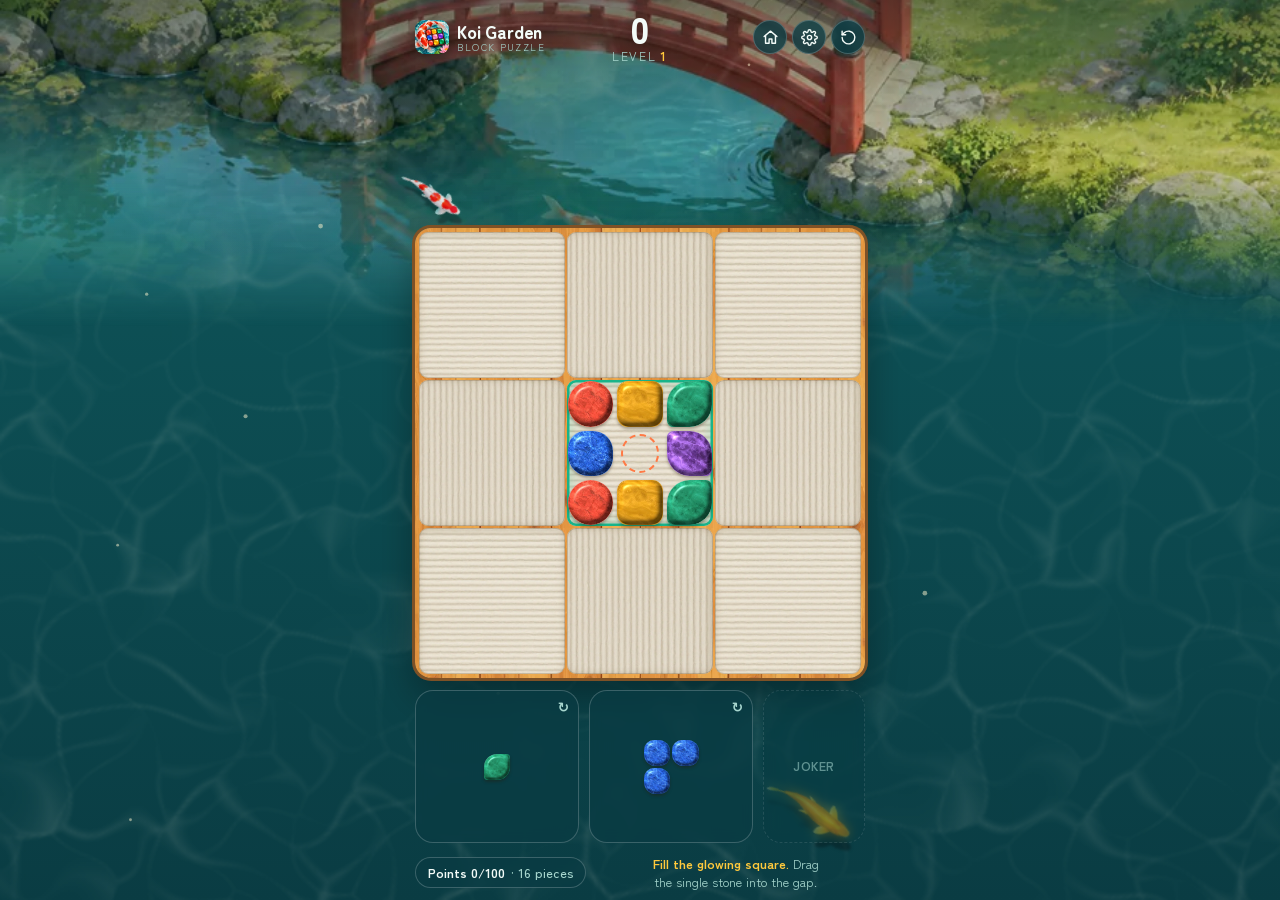
==== commit 5c3c8c7b: "Ny versjon: ryddigere forside og koier som svømmer gjennom skyggen under broen Fra mentalblock 5e1ff" ====
--- a/index.html
+++ b/index.html
@@ -8,7 +8,7 @@
 <title>Koi Garden</title>
 <link rel="icon" href="img/icon-180.png" type="image/png">
 <link rel="apple-touch-icon" href="img/icon-180.png">
-<link rel="stylesheet" href="css/style.css?v=20159eb-1156">
+<link rel="stylesheet" href="css/style.css?v=5e1ff6a-2055">
 </head>
 <body>
 <div class="pond" aria-hidden="true"><i></i><i></i><i></i></div>
@@ -73,7 +73,7 @@
     <div class="home-top">
       <span class="home-chip"><i class="pearl"></i><b id="homePearls">0</b></span>
       <span class="home-tools">
-        <button class="icon-btn" id="homeHelp" aria-label="How to play" title="How to play">?</button>
+        <button class="icon-btn" id="homeRecords" aria-label="Records" title="Records"><svg viewBox="0 0 24 24" fill="none" stroke="currentColor" stroke-width="2" stroke-linecap="round" stroke-linejoin="round"><path d="M8 21h8M12 17v4M7 4h10v5a5 5 0 0 1-10 0V4z"/><path d="M17 6h2.5a1.5 1.5 0 0 1 0 3.5c-.9.6-1.8 1-2.8 1.2M7 6H4.5a1.5 1.5 0 0 0 0 3.5c.9.6 1.8 1 2.8 1.2"/></svg></button>
         <button class="icon-btn" id="homeSettings" aria-label="Settings" title="Settings"><svg viewBox="0 0 24 24" fill="none" stroke="currentColor" stroke-width="2" stroke-linecap="round" stroke-linejoin="round"><circle cx="12" cy="12" r="3"/><path d="M19.4 15a1.7 1.7 0 0 0 .3 1.8l.1.1a2 2 0 1 1-2.8 2.8l-.1-.1a1.7 1.7 0 0 0-1.8-.3 1.7 1.7 0 0 0-1 1.5V21a2 2 0 1 1-4 0v-.1a1.7 1.7 0 0 0-1.1-1.5 1.7 1.7 0 0 0-1.8.3l-.1.1a2 2 0 1 1-2.8-2.8l.1-.1a1.7 1.7 0 0 0 .3-1.8 1.7 1.7 0 0 0-1.5-1H3a2 2 0 1 1 0-4h.1a1.7 1.7 0 0 0 1.5-1.1 1.7 1.7 0 0 0-.3-1.8l-.1-.1a2 2 0 1 1 2.8-2.8l.1.1a1.7 1.7 0 0 0 1.8.3H9a1.7 1.7 0 0 0 1-1.5V3a2 2 0 1 1 4 0v.1a1.7 1.7 0 0 0 1 1.5 1.7 1.7 0 0 0 1.8-.3l.1-.1a2 2 0 1 1 2.8 2.8l-.1.1a1.7 1.7 0 0 0-.3 1.8V9a1.7 1.7 0 0 0 1.5 1H21a2 2 0 1 1 0 4h-.1a1.7 1.7 0 0 0-1.5 1z"/></svg></button>
       </span>
     </div>
@@ -84,17 +84,14 @@
       <button class="hb" id="homeLanterns"><span class="hb-icon" id="homeFestIcon"><img class="paint" src="img/ui/lantern.webp" alt=""></span><span class="hb-label">Lanterns</span></button>
     </div>
     <div class="home-side r">
-      <button class="hb" id="homeDaily"><span class="hb-icon cal"><b>1</b></span><span class="hb-label">Daily</span></button>
-      <button class="hb" id="homeKoi"><span class="hb-icon"><img src="img/koi/01-kohaku.png" alt=""></span><span class="hb-label">Koi</span></button>
-      <button class="hb" id="homeGarden"><span class="hb-icon"><img class="paint" src="img/ui/bonsai.webp" alt=""><i class="hb-dot" id="gardenDot" hidden></i></span><span class="hb-label">Garden</span></button>
+      <button class="hb" id="homeChallenges"><span class="hb-icon cal"><b>1</b></span><span class="hb-label">Challenges</span></button>
+      <button class="hb" id="homeCollection"><span class="hb-icon"><img class="paint" src="img/ui/saikei.webp" alt=""><i class="hb-dot" id="gardenDot" hidden></i></span><span class="hb-label">Collection</span></button>
     </div>
     <div class="home-bottom">
       <button class="home-play" id="homePlay"><b>Level 1</b><small></small><span class="home-boost" id="homeBoost" hidden>×1</span></button>
       <div class="home-links">
         <button class="home-link" id="homeMap">Map</button>
         <button class="home-link" id="homeEndless">Endless</button>
-        <button class="home-link" id="homeWeekly">Weekly</button>
-        <button class="home-link" id="homeRecords">Records</button>
       </div>
     </div>
   </div>
@@ -455,6 +452,14 @@
       <div class="rec-tiles" id="recJourney"></div>
     </div>
     <div class="btns"><button class="btn primary" id="recordsDone">Back</button></div>
+  </div>
+
+  <!-- Challenges and Collection on the home screen: two ways in, each on its own painted tile -->
+  <div class="card" id="pickCard" hidden>
+    <p class="eyebrow" id="pickEyebrow"></p>
+    <h2 id="pickTitle"></h2>
+    <div class="pick-tiles" id="pickTiles"></div>
+    <div class="btns"><button class="btn" id="pickDone">Close</button></div>
   </div>
 
   <div class="card" id="endlessCard" hidden>
@@ -657,24 +662,24 @@
 
 <canvas class="fx" id="fx" aria-hidden="true"></canvas>
 
-<script src="js/native.js?v=20159eb-1156"></script>
-<script src="js/levels.js?v=20159eb-1156"></script>
-<script src="js/game/core.js?v=20159eb-1156"></script>
-<script src="js/game/stats.js?v=20159eb-1156"></script>
-<script src="js/game/rules.js?v=20159eb-1156"></script>
-<script src="js/game/map.js?v=20159eb-1156"></script>
-<script src="js/game/board.js?v=20159eb-1156"></script>
-<script src="js/game/jokers.js?v=20159eb-1156"></script>
-<script src="js/game/effects.js?v=20159eb-1156"></script>
-<script src="js/game/pond.js?v=20159eb-1156"></script>
-<script src="js/game/world.js?v=20159eb-1156"></script>
-<script src="js/game/ui.js?v=20159eb-1156"></script>
-<script src="js/game/home.js?v=20159eb-1156"></script>
-<script src="js/game/garden.js?v=20159eb-1156"></script>
-<script src="js/game/shop.js?v=20159eb-1156"></script>
-<script src="js/game/tester.js?v=20159eb-1156"></script>
-<script src="js/game/results.js?v=20159eb-1156"></script>
-<script src="js/game/audio.js?v=20159eb-1156"></script>
-<script src="js/game/boot.js?v=20159eb-1156"></script>
+<script src="js/native.js?v=5e1ff6a-2055"></script>
+<script src="js/levels.js?v=5e1ff6a-2055"></script>
+<script src="js/game/core.js?v=5e1ff6a-2055"></script>
+<script src="js/game/stats.js?v=5e1ff6a-2055"></script>
+<script src="js/game/rules.js?v=5e1ff6a-2055"></script>
+<script src="js/game/map.js?v=5e1ff6a-2055"></script>
+<script src="js/game/board.js?v=5e1ff6a-2055"></script>
+<script src="js/game/jokers.js?v=5e1ff6a-2055"></script>
+<script src="js/game/effects.js?v=5e1ff6a-2055"></script>
+<script src="js/game/pond.js?v=5e1ff6a-2055"></script>
+<script src="js/game/world.js?v=5e1ff6a-2055"></script>
+<script src="js/game/ui.js?v=5e1ff6a-2055"></script>
+<script src="js/game/home.js?v=5e1ff6a-2055"></script>
+<script src="js/game/garden.js?v=5e1ff6a-2055"></script>
+<script src="js/game/shop.js?v=5e1ff6a-2055"></script>
+<script src="js/game/tester.js?v=5e1ff6a-2055"></script>
+<script src="js/game/results.js?v=5e1ff6a-2055"></script>
+<script src="js/game/audio.js?v=5e1ff6a-2055"></script>
+<script src="js/game/boot.js?v=5e1ff6a-2055"></script>
 </body>
 </html>
--- a/css/style.css
+++ b/css/style.css
@@ -2005,6 +2005,15 @@
   .home-logo { font-size: 1.8rem; padding: 7px 16px 7px; margin-top: 6px; }
   .home-logo small { margin-top: 6px; padding: 3px 11px; font-size: 0.66rem; }
   .hb-icon { width: 52px; height: 52px; }
+  .home-side { gap: 12px; }
+}
+/* Very short phones (iPhone SE): smaller badges so they stay clear of the play button */
+@media (max-height: 600px) {
+  .home-side { gap: 8px; }
+  .hb { width: 76px; }
+  .hb-icon { width: 46px; height: 46px; }
+  .hb-icon img { width: 50px; }
+  .hb-label { font-size: 0.68rem; padding: 2px 7px; }
 }
 
 @media (prefers-reduced-motion: reduce) {
@@ -2888,7 +2897,9 @@
 .rec-bars i.none { height: 4px; background: var(--card-line); }
 .rec-bars i.today { background: var(--accent); }
 .rec-bars-note { margin: 0; align-self: center; text-align: center; font-size: 0.76rem; color: var(--card-muted); }
-.home-links { flex-wrap: wrap; justify-content: center; }
+/* The other ways to play share one row under the big button, all the same width */
+.home-links { width: min(340px, 86%); }
+.home-link { flex: 1; padding: 8px 6px; white-space: nowrap; }
 
 /* ---------- The map, chapter by chapter (9 November 2026) ---------- */
 .zone { background-size: 100% auto; background-repeat: repeat-y; background-position: center top; }
@@ -2937,3 +2948,17 @@
 .shield-pic { width: 44px; height: 44px; flex: none; display: grid; place-items: center; color: var(--gold); }
 .shield-pic svg { width: 32px; height: 32px; }
 .map-bottom { flex-direction: column; align-items: center; }
+
+/* ---------- Challenges and Collection (11 November 2026) ---------- */
+/* Five badges round the moon window: three on the left, two on the right spread to the same height */
+.home-side.r { justify-content: space-between; height: var(--side-h, auto); }
+#homeChallenges .hb-icon.cal { background: url(../img/ui/calendars.webp) center 60% / 80% no-repeat, radial-gradient(circle at 40% 30%, var(--water-hi), var(--water-deep)); }
+/* The number sits in the middle of the front page, below the red strip, at any badge size */
+#homeChallenges .hb-icon.cal b { position: absolute; left: 52%; top: 59%; margin: 0; transform: translate(-50%, -50%); line-height: 1; }
+#homeCollection .hb-icon img.paint { width: 56px; transform: none; }
+.pick-tiles { display: grid; grid-template-columns: 1fr 1fr; gap: 10px; width: 100%; }
+.pick-tile { position: relative; border-radius: 20px; display: flex; flex-direction: column; align-items: center; gap: 3px; padding: 12px 8px 12px; }
+.pick-tile img { width: 72px; height: 60px; object-fit: contain; margin-bottom: 4px; filter: drop-shadow(0 4px 5px rgba(0, 0, 0, 0.18)); }
+.pick-tile b { font-size: 1.1rem; }
+.pick-tile small { font-size: 0.78rem; font-weight: 500; opacity: 0.85; line-height: 1.25; }
+.pick-tile.ready::after { content: ""; position: absolute; top: 8px; right: 8px; width: 11px; height: 11px; border-radius: 50%; background: var(--gold); box-shadow: 0 0 0 2px var(--card); }
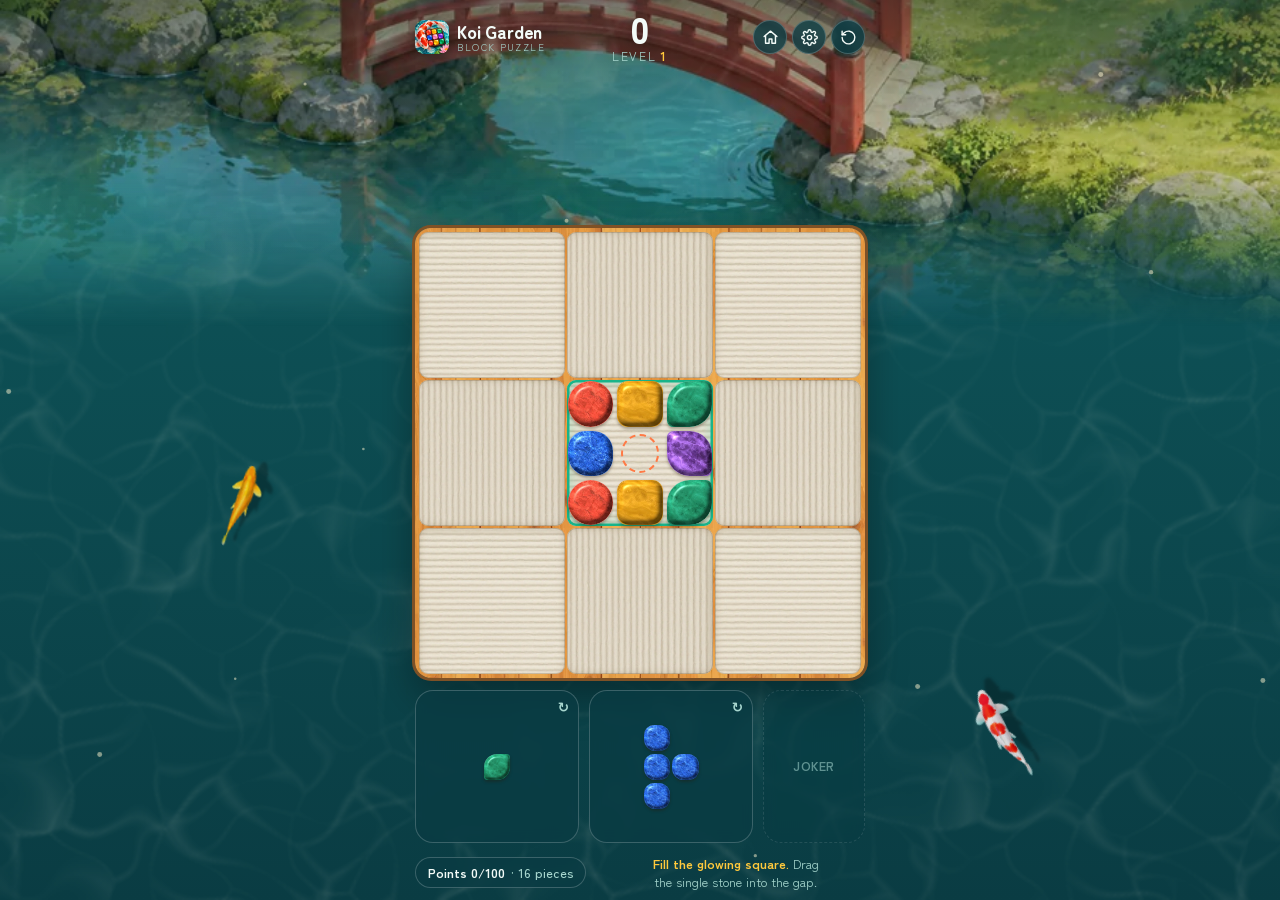
==== commit 2108b0c2: "Ny versjon: Utfordringskortet vises bare én gang, og aldri for egne lenker Fra mentalblock 3b576e6 (" ====
--- a/index.html
+++ b/index.html
@@ -8,7 +8,7 @@
 <title>Koi Garden</title>
 <link rel="icon" href="img/icon-180.png" type="image/png">
 <link rel="apple-touch-icon" href="img/icon-180.png">
-<link rel="stylesheet" href="css/style.css?v=5e1ff6a-2055">
+<link rel="stylesheet" href="css/style.css?v=3b576e6-2059">
 </head>
 <body>
 <div class="pond" aria-hidden="true"><i></i><i></i><i></i></div>
@@ -662,24 +662,24 @@
 
 <canvas class="fx" id="fx" aria-hidden="true"></canvas>
 
-<script src="js/native.js?v=5e1ff6a-2055"></script>
-<script src="js/levels.js?v=5e1ff6a-2055"></script>
-<script src="js/game/core.js?v=5e1ff6a-2055"></script>
-<script src="js/game/stats.js?v=5e1ff6a-2055"></script>
-<script src="js/game/rules.js?v=5e1ff6a-2055"></script>
-<script src="js/game/map.js?v=5e1ff6a-2055"></script>
-<script src="js/game/board.js?v=5e1ff6a-2055"></script>
-<script src="js/game/jokers.js?v=5e1ff6a-2055"></script>
-<script src="js/game/effects.js?v=5e1ff6a-2055"></script>
-<script src="js/game/pond.js?v=5e1ff6a-2055"></script>
-<script src="js/game/world.js?v=5e1ff6a-2055"></script>
-<script src="js/game/ui.js?v=5e1ff6a-2055"></script>
-<script src="js/game/home.js?v=5e1ff6a-2055"></script>
-<script src="js/game/garden.js?v=5e1ff6a-2055"></script>
-<script src="js/game/shop.js?v=5e1ff6a-2055"></script>
-<script src="js/game/tester.js?v=5e1ff6a-2055"></script>
-<script src="js/game/results.js?v=5e1ff6a-2055"></script>
-<script src="js/game/audio.js?v=5e1ff6a-2055"></script>
-<script src="js/game/boot.js?v=5e1ff6a-2055"></script>
+<script src="js/native.js?v=3b576e6-2059"></script>
+<script src="js/levels.js?v=3b576e6-2059"></script>
+<script src="js/game/core.js?v=3b576e6-2059"></script>
+<script src="js/game/stats.js?v=3b576e6-2059"></script>
+<script src="js/game/rules.js?v=3b576e6-2059"></script>
+<script src="js/game/map.js?v=3b576e6-2059"></script>
+<script src="js/game/board.js?v=3b576e6-2059"></script>
+<script src="js/game/jokers.js?v=3b576e6-2059"></script>
+<script src="js/game/effects.js?v=3b576e6-2059"></script>
+<script src="js/game/pond.js?v=3b576e6-2059"></script>
+<script src="js/game/world.js?v=3b576e6-2059"></script>
+<script src="js/game/ui.js?v=3b576e6-2059"></script>
+<script src="js/game/home.js?v=3b576e6-2059"></script>
+<script src="js/game/garden.js?v=3b576e6-2059"></script>
+<script src="js/game/shop.js?v=3b576e6-2059"></script>
+<script src="js/game/tester.js?v=3b576e6-2059"></script>
+<script src="js/game/results.js?v=3b576e6-2059"></script>
+<script src="js/game/audio.js?v=3b576e6-2059"></script>
+<script src="js/game/boot.js?v=3b576e6-2059"></script>
 </body>
 </html>
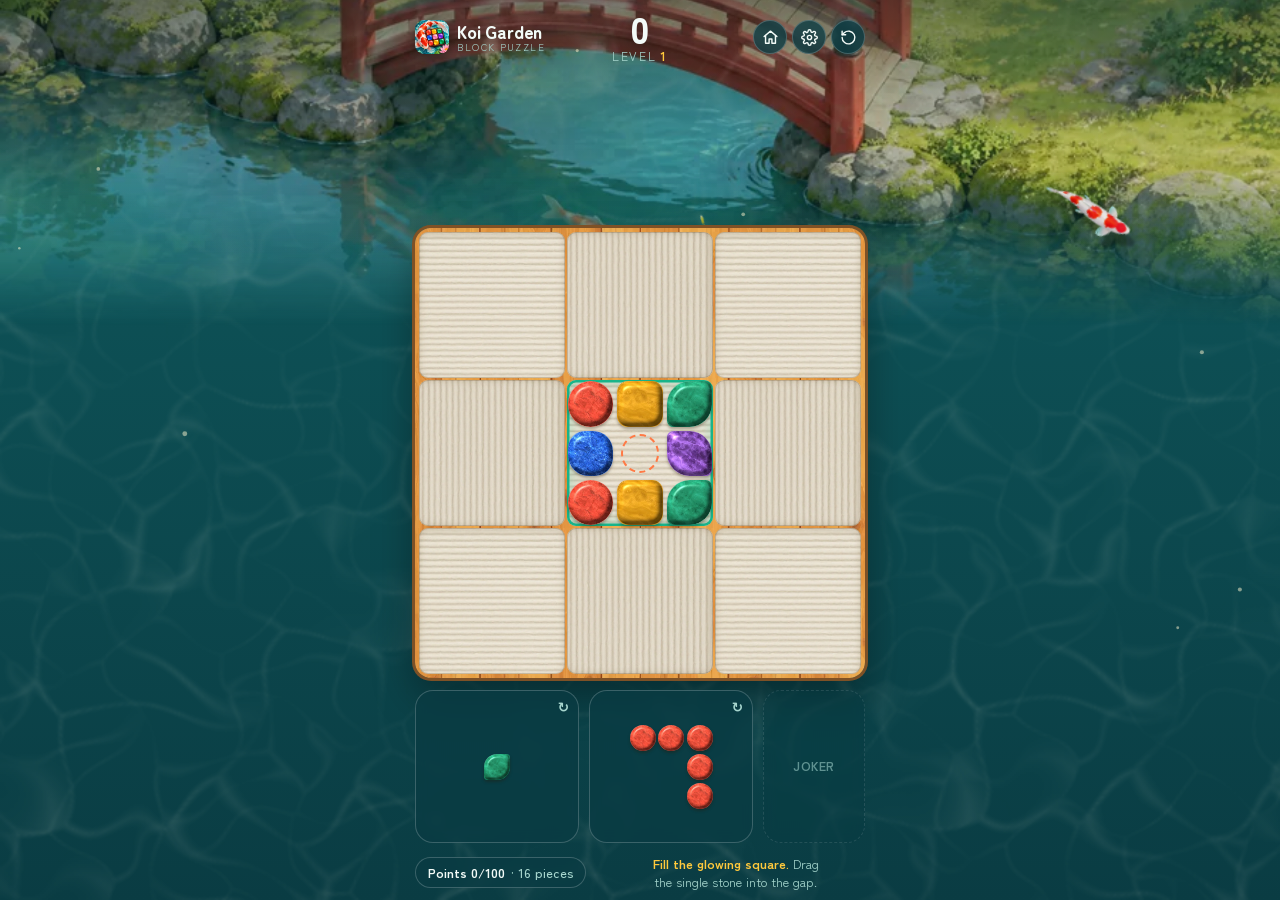
==== commit 805973f3: "Ny versjon: En lenke med din egen poengsum viser ikke utfordringskortet Fra mentalblock 8f31fc9 (PR " ====
--- a/index.html
+++ b/index.html
@@ -8,7 +8,7 @@
 <title>Koi Garden</title>
 <link rel="icon" href="img/icon-180.png" type="image/png">
 <link rel="apple-touch-icon" href="img/icon-180.png">
-<link rel="stylesheet" href="css/style.css?v=3b576e6-2059">
+<link rel="stylesheet" href="css/style.css?v=8f31fc9-2111">
 </head>
 <body>
 <div class="pond" aria-hidden="true"><i></i><i></i><i></i></div>
@@ -662,24 +662,24 @@
 
 <canvas class="fx" id="fx" aria-hidden="true"></canvas>
 
-<script src="js/native.js?v=3b576e6-2059"></script>
-<script src="js/levels.js?v=3b576e6-2059"></script>
-<script src="js/game/core.js?v=3b576e6-2059"></script>
-<script src="js/game/stats.js?v=3b576e6-2059"></script>
-<script src="js/game/rules.js?v=3b576e6-2059"></script>
-<script src="js/game/map.js?v=3b576e6-2059"></script>
-<script src="js/game/board.js?v=3b576e6-2059"></script>
-<script src="js/game/jokers.js?v=3b576e6-2059"></script>
-<script src="js/game/effects.js?v=3b576e6-2059"></script>
-<script src="js/game/pond.js?v=3b576e6-2059"></script>
-<script src="js/game/world.js?v=3b576e6-2059"></script>
-<script src="js/game/ui.js?v=3b576e6-2059"></script>
-<script src="js/game/home.js?v=3b576e6-2059"></script>
-<script src="js/game/garden.js?v=3b576e6-2059"></script>
-<script src="js/game/shop.js?v=3b576e6-2059"></script>
-<script src="js/game/tester.js?v=3b576e6-2059"></script>
-<script src="js/game/results.js?v=3b576e6-2059"></script>
-<script src="js/game/audio.js?v=3b576e6-2059"></script>
-<script src="js/game/boot.js?v=3b576e6-2059"></script>
+<script src="js/native.js?v=8f31fc9-2111"></script>
+<script src="js/levels.js?v=8f31fc9-2111"></script>
+<script src="js/game/core.js?v=8f31fc9-2111"></script>
+<script src="js/game/stats.js?v=8f31fc9-2111"></script>
+<script src="js/game/rules.js?v=8f31fc9-2111"></script>
+<script src="js/game/map.js?v=8f31fc9-2111"></script>
+<script src="js/game/board.js?v=8f31fc9-2111"></script>
+<script src="js/game/jokers.js?v=8f31fc9-2111"></script>
+<script src="js/game/effects.js?v=8f31fc9-2111"></script>
+<script src="js/game/pond.js?v=8f31fc9-2111"></script>
+<script src="js/game/world.js?v=8f31fc9-2111"></script>
+<script src="js/game/ui.js?v=8f31fc9-2111"></script>
+<script src="js/game/home.js?v=8f31fc9-2111"></script>
+<script src="js/game/garden.js?v=8f31fc9-2111"></script>
+<script src="js/game/shop.js?v=8f31fc9-2111"></script>
+<script src="js/game/tester.js?v=8f31fc9-2111"></script>
+<script src="js/game/results.js?v=8f31fc9-2111"></script>
+<script src="js/game/audio.js?v=8f31fc9-2111"></script>
+<script src="js/game/boot.js?v=8f31fc9-2111"></script>
 </body>
 </html>
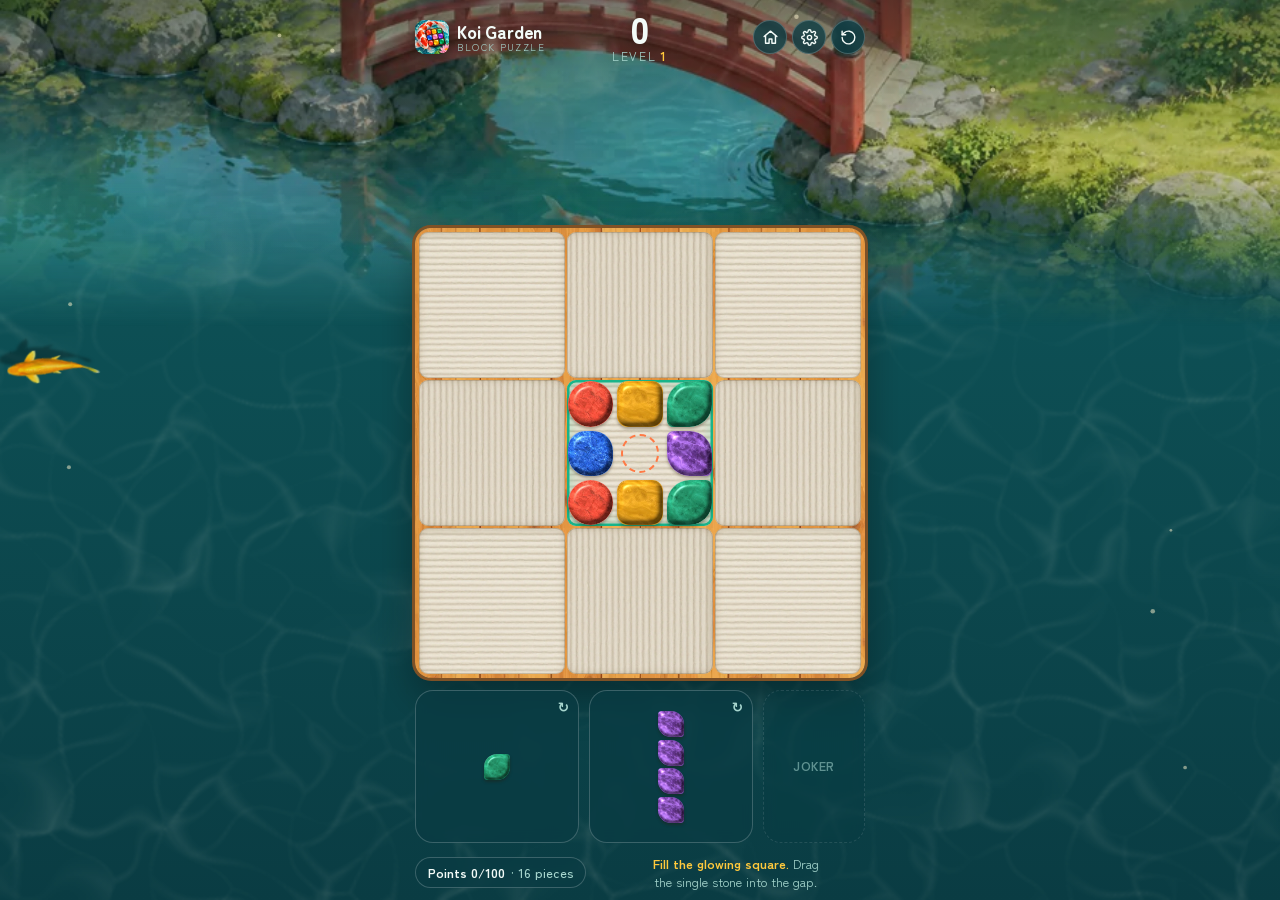
==== commit 1031c0a9: "Ny versjon: mindre is på «rydd startsteinene»-brett, og datoen på Challenges Fra mentalblock 9c41eb9" ====
--- a/index.html
+++ b/index.html
@@ -8,7 +8,7 @@
 <title>Koi Garden</title>
 <link rel="icon" href="img/icon-180.png" type="image/png">
 <link rel="apple-touch-icon" href="img/icon-180.png">
-<link rel="stylesheet" href="css/style.css?v=8f31fc9-2111">
+<link rel="stylesheet" href="css/style.css?v=9c41eb9-0638">
 </head>
 <body>
 <div class="pond" aria-hidden="true"><i></i><i></i><i></i></div>
@@ -662,24 +662,24 @@
 
 <canvas class="fx" id="fx" aria-hidden="true"></canvas>
 
-<script src="js/native.js?v=8f31fc9-2111"></script>
-<script src="js/levels.js?v=8f31fc9-2111"></script>
-<script src="js/game/core.js?v=8f31fc9-2111"></script>
-<script src="js/game/stats.js?v=8f31fc9-2111"></script>
-<script src="js/game/rules.js?v=8f31fc9-2111"></script>
-<script src="js/game/map.js?v=8f31fc9-2111"></script>
-<script src="js/game/board.js?v=8f31fc9-2111"></script>
-<script src="js/game/jokers.js?v=8f31fc9-2111"></script>
-<script src="js/game/effects.js?v=8f31fc9-2111"></script>
-<script src="js/game/pond.js?v=8f31fc9-2111"></script>
-<script src="js/game/world.js?v=8f31fc9-2111"></script>
-<script src="js/game/ui.js?v=8f31fc9-2111"></script>
-<script src="js/game/home.js?v=8f31fc9-2111"></script>
-<script src="js/game/garden.js?v=8f31fc9-2111"></script>
-<script src="js/game/shop.js?v=8f31fc9-2111"></script>
-<script src="js/game/tester.js?v=8f31fc9-2111"></script>
-<script src="js/game/results.js?v=8f31fc9-2111"></script>
-<script src="js/game/audio.js?v=8f31fc9-2111"></script>
-<script src="js/game/boot.js?v=8f31fc9-2111"></script>
+<script src="js/native.js?v=9c41eb9-0638"></script>
+<script src="js/levels.js?v=9c41eb9-0638"></script>
+<script src="js/game/core.js?v=9c41eb9-0638"></script>
+<script src="js/game/stats.js?v=9c41eb9-0638"></script>
+<script src="js/game/rules.js?v=9c41eb9-0638"></script>
+<script src="js/game/map.js?v=9c41eb9-0638"></script>
+<script src="js/game/board.js?v=9c41eb9-0638"></script>
+<script src="js/game/jokers.js?v=9c41eb9-0638"></script>
+<script src="js/game/effects.js?v=9c41eb9-0638"></script>
+<script src="js/game/pond.js?v=9c41eb9-0638"></script>
+<script src="js/game/world.js?v=9c41eb9-0638"></script>
+<script src="js/game/ui.js?v=9c41eb9-0638"></script>
+<script src="js/game/home.js?v=9c41eb9-0638"></script>
+<script src="js/game/garden.js?v=9c41eb9-0638"></script>
+<script src="js/game/shop.js?v=9c41eb9-0638"></script>
+<script src="js/game/tester.js?v=9c41eb9-0638"></script>
+<script src="js/game/results.js?v=9c41eb9-0638"></script>
+<script src="js/game/audio.js?v=9c41eb9-0638"></script>
+<script src="js/game/boot.js?v=9c41eb9-0638"></script>
 </body>
 </html>
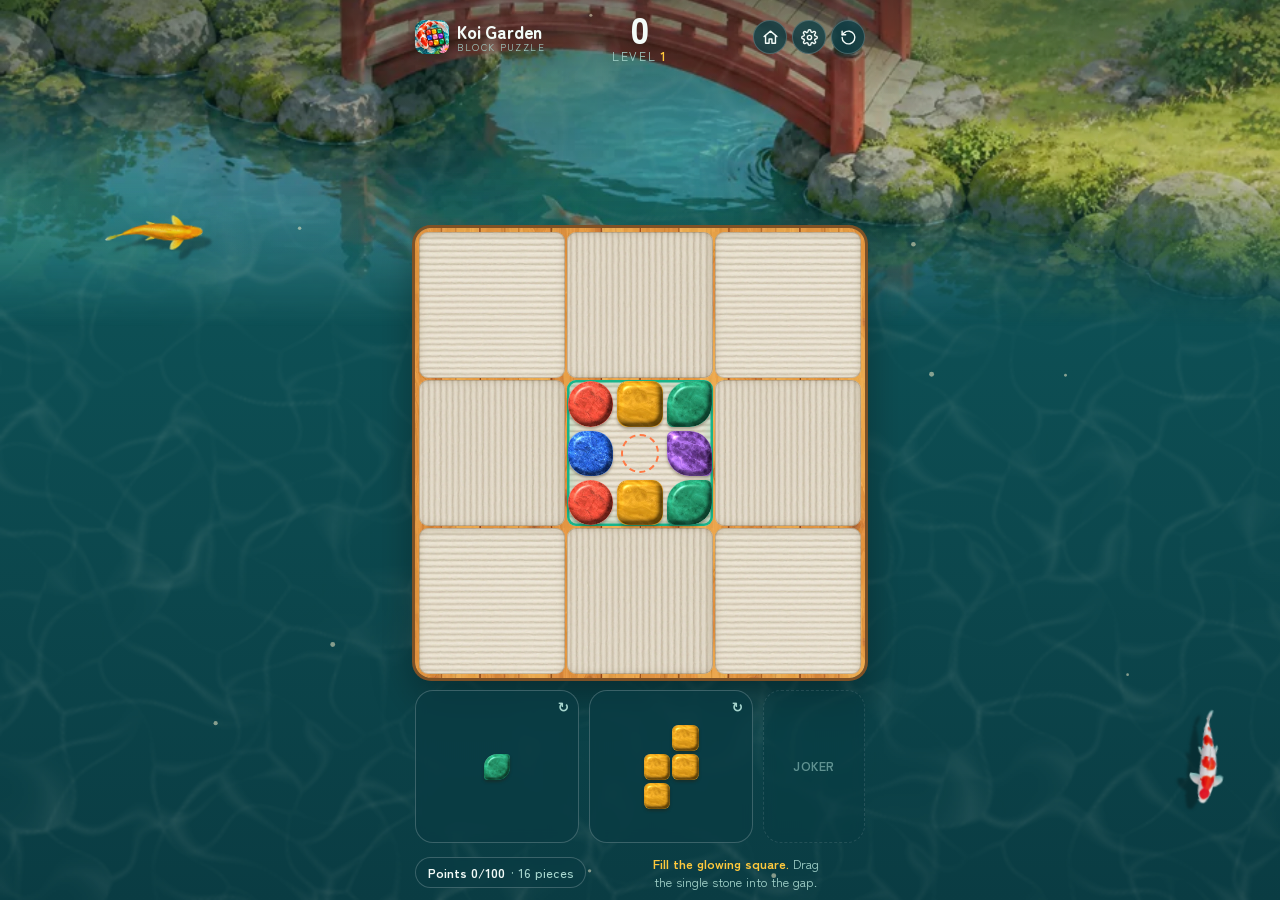
==== commit 6c4a61f5: "Ny versjon: testerverktøyene er slått av Fra mentalblock 598bff7 (PR #47).  Co-Authored-By: Claude O" ====
--- a/index.html
+++ b/index.html
@@ -8,7 +8,7 @@
 <title>Koi Garden</title>
 <link rel="icon" href="img/icon-180.png" type="image/png">
 <link rel="apple-touch-icon" href="img/icon-180.png">
-<link rel="stylesheet" href="css/style.css?v=9c41eb9-0638">
+<link rel="stylesheet" href="css/style.css?v=598bff7-0758">
 </head>
 <body>
 <div class="pond" aria-hidden="true"><i></i><i></i><i></i></div>
@@ -662,24 +662,24 @@
 
 <canvas class="fx" id="fx" aria-hidden="true"></canvas>
 
-<script src="js/native.js?v=9c41eb9-0638"></script>
-<script src="js/levels.js?v=9c41eb9-0638"></script>
-<script src="js/game/core.js?v=9c41eb9-0638"></script>
-<script src="js/game/stats.js?v=9c41eb9-0638"></script>
-<script src="js/game/rules.js?v=9c41eb9-0638"></script>
-<script src="js/game/map.js?v=9c41eb9-0638"></script>
-<script src="js/game/board.js?v=9c41eb9-0638"></script>
-<script src="js/game/jokers.js?v=9c41eb9-0638"></script>
-<script src="js/game/effects.js?v=9c41eb9-0638"></script>
-<script src="js/game/pond.js?v=9c41eb9-0638"></script>
-<script src="js/game/world.js?v=9c41eb9-0638"></script>
-<script src="js/game/ui.js?v=9c41eb9-0638"></script>
-<script src="js/game/home.js?v=9c41eb9-0638"></script>
-<script src="js/game/garden.js?v=9c41eb9-0638"></script>
-<script src="js/game/shop.js?v=9c41eb9-0638"></script>
-<script src="js/game/tester.js?v=9c41eb9-0638"></script>
-<script src="js/game/results.js?v=9c41eb9-0638"></script>
-<script src="js/game/audio.js?v=9c41eb9-0638"></script>
-<script src="js/game/boot.js?v=9c41eb9-0638"></script>
+<script src="js/native.js?v=598bff7-0758"></script>
+<script src="js/levels.js?v=598bff7-0758"></script>
+<script src="js/game/core.js?v=598bff7-0758"></script>
+<script src="js/game/stats.js?v=598bff7-0758"></script>
+<script src="js/game/rules.js?v=598bff7-0758"></script>
+<script src="js/game/map.js?v=598bff7-0758"></script>
+<script src="js/game/board.js?v=598bff7-0758"></script>
+<script src="js/game/jokers.js?v=598bff7-0758"></script>
+<script src="js/game/effects.js?v=598bff7-0758"></script>
+<script src="js/game/pond.js?v=598bff7-0758"></script>
+<script src="js/game/world.js?v=598bff7-0758"></script>
+<script src="js/game/ui.js?v=598bff7-0758"></script>
+<script src="js/game/home.js?v=598bff7-0758"></script>
+<script src="js/game/garden.js?v=598bff7-0758"></script>
+<script src="js/game/shop.js?v=598bff7-0758"></script>
+<script src="js/game/tester.js?v=598bff7-0758"></script>
+<script src="js/game/results.js?v=598bff7-0758"></script>
+<script src="js/game/audio.js?v=598bff7-0758"></script>
+<script src="js/game/boot.js?v=598bff7-0758"></script>
 </body>
 </html>
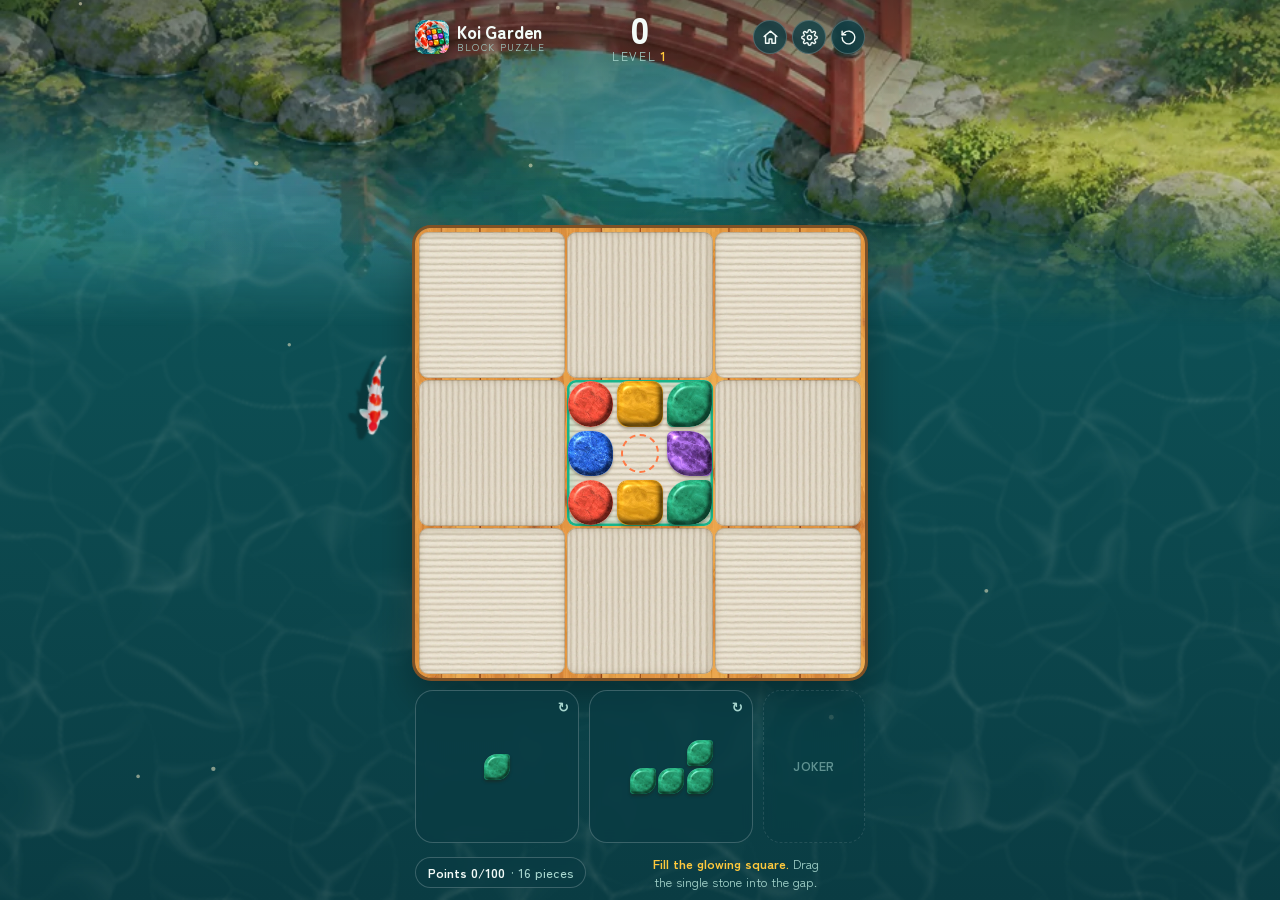
==== commit cf666149: "Ny versjon: ingen forstørrelsesglass når en brikke holdes og dras, og en gammel utfordring fjernes u" ====
--- a/index.html
+++ b/index.html
@@ -8,7 +8,7 @@
 <title>Koi Garden</title>
 <link rel="icon" href="img/icon-180.png" type="image/png">
 <link rel="apple-touch-icon" href="img/icon-180.png">
-<link rel="stylesheet" href="css/style.css?v=598bff7-0758">
+<link rel="stylesheet" href="css/style.css?v=e153369-0848">
 </head>
 <body>
 <div class="pond" aria-hidden="true"><i></i><i></i><i></i></div>
@@ -662,24 +662,24 @@
 
 <canvas class="fx" id="fx" aria-hidden="true"></canvas>
 
-<script src="js/native.js?v=598bff7-0758"></script>
-<script src="js/levels.js?v=598bff7-0758"></script>
-<script src="js/game/core.js?v=598bff7-0758"></script>
-<script src="js/game/stats.js?v=598bff7-0758"></script>
-<script src="js/game/rules.js?v=598bff7-0758"></script>
-<script src="js/game/map.js?v=598bff7-0758"></script>
-<script src="js/game/board.js?v=598bff7-0758"></script>
-<script src="js/game/jokers.js?v=598bff7-0758"></script>
-<script src="js/game/effects.js?v=598bff7-0758"></script>
-<script src="js/game/pond.js?v=598bff7-0758"></script>
-<script src="js/game/world.js?v=598bff7-0758"></script>
-<script src="js/game/ui.js?v=598bff7-0758"></script>
-<script src="js/game/home.js?v=598bff7-0758"></script>
-<script src="js/game/garden.js?v=598bff7-0758"></script>
-<script src="js/game/shop.js?v=598bff7-0758"></script>
-<script src="js/game/tester.js?v=598bff7-0758"></script>
-<script src="js/game/results.js?v=598bff7-0758"></script>
-<script src="js/game/audio.js?v=598bff7-0758"></script>
-<script src="js/game/boot.js?v=598bff7-0758"></script>
+<script src="js/native.js?v=e153369-0848"></script>
+<script src="js/levels.js?v=e153369-0848"></script>
+<script src="js/game/core.js?v=e153369-0848"></script>
+<script src="js/game/stats.js?v=e153369-0848"></script>
+<script src="js/game/rules.js?v=e153369-0848"></script>
+<script src="js/game/map.js?v=e153369-0848"></script>
+<script src="js/game/board.js?v=e153369-0848"></script>
+<script src="js/game/jokers.js?v=e153369-0848"></script>
+<script src="js/game/effects.js?v=e153369-0848"></script>
+<script src="js/game/pond.js?v=e153369-0848"></script>
+<script src="js/game/world.js?v=e153369-0848"></script>
+<script src="js/game/ui.js?v=e153369-0848"></script>
+<script src="js/game/home.js?v=e153369-0848"></script>
+<script src="js/game/garden.js?v=e153369-0848"></script>
+<script src="js/game/shop.js?v=e153369-0848"></script>
+<script src="js/game/tester.js?v=e153369-0848"></script>
+<script src="js/game/results.js?v=e153369-0848"></script>
+<script src="js/game/audio.js?v=e153369-0848"></script>
+<script src="js/game/boot.js?v=e153369-0848"></script>
 </body>
 </html>
--- a/css/style.css
+++ b/css/style.css
@@ -102,6 +102,8 @@
   touch-action: none;
   -webkit-user-select: none;
   user-select: none;
+  /* No long-press callout or loupe anywhere (the share text turns selection back on for itself) */
+  -webkit-touch-callout: none;
   -webkit-tap-highlight-color: transparent;
 }
 
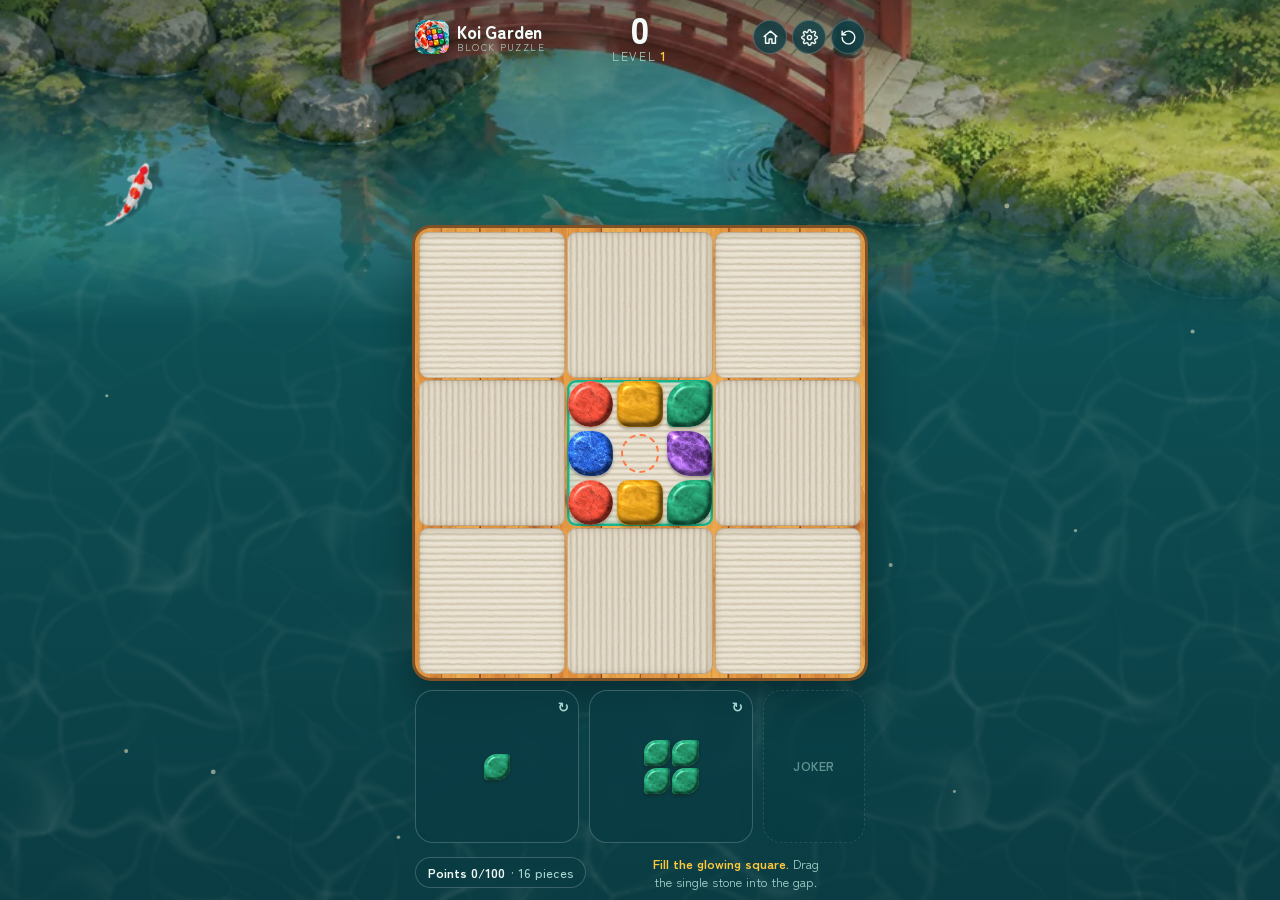
==== commit f4c3b7ec: "Update index.html" ====
--- a/index.html
+++ b/index.html
@@ -2,7 +2,7 @@
 <html lang="en">
 <head>
 <meta charset="utf-8">
-<meta name="robots" content="noindex, nofollow"><meta name="viewport" content="width=device-width, initial-scale=1, maximum-scale=1, user-scalable=no, viewport-fit=cover">
+<meta name="viewport" content="width=device-width, initial-scale=1, maximum-scale=1, user-scalable=no, viewport-fit=cover">
 <meta name="description" content="Koi Garden: a calm koi-pond block puzzle with a level journey, an endless mode and a daily challenge.">
 <meta name="theme-color" content="#0f5a5e">
 <title>Koi Garden</title>
